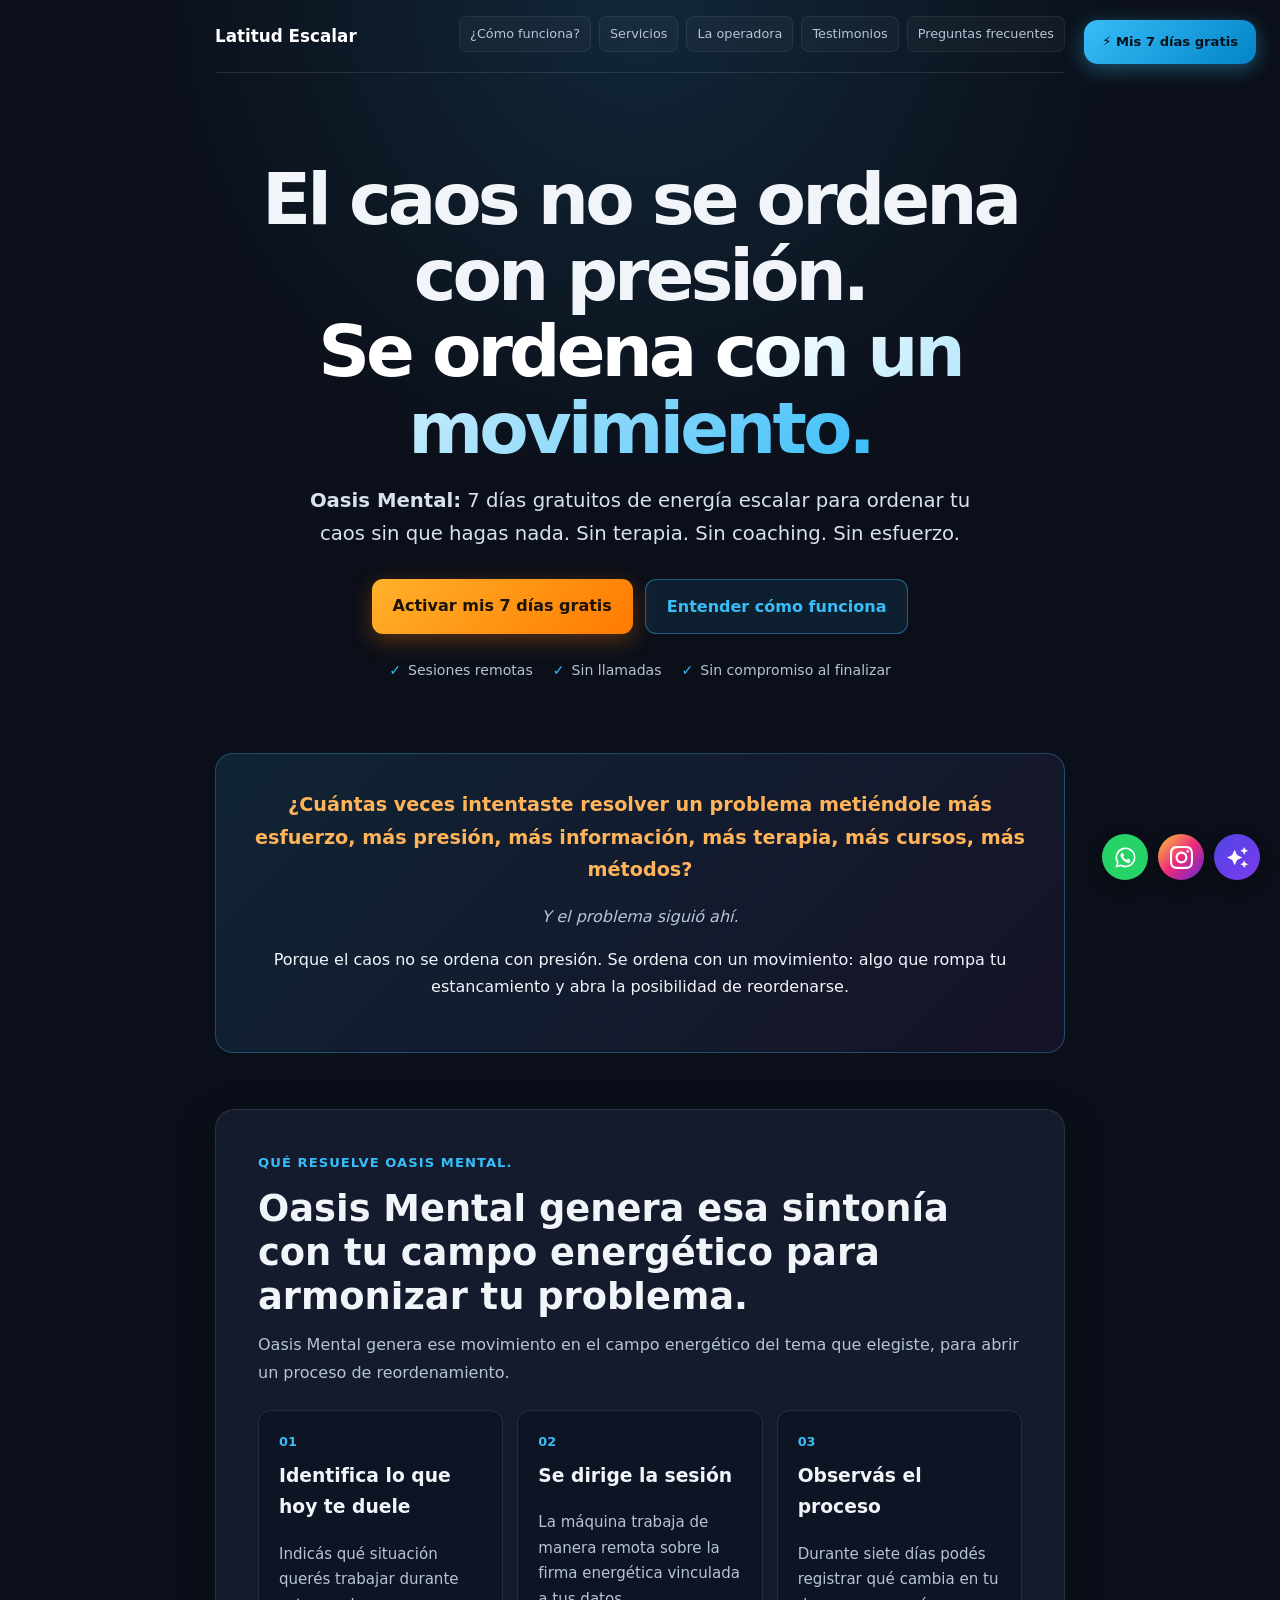
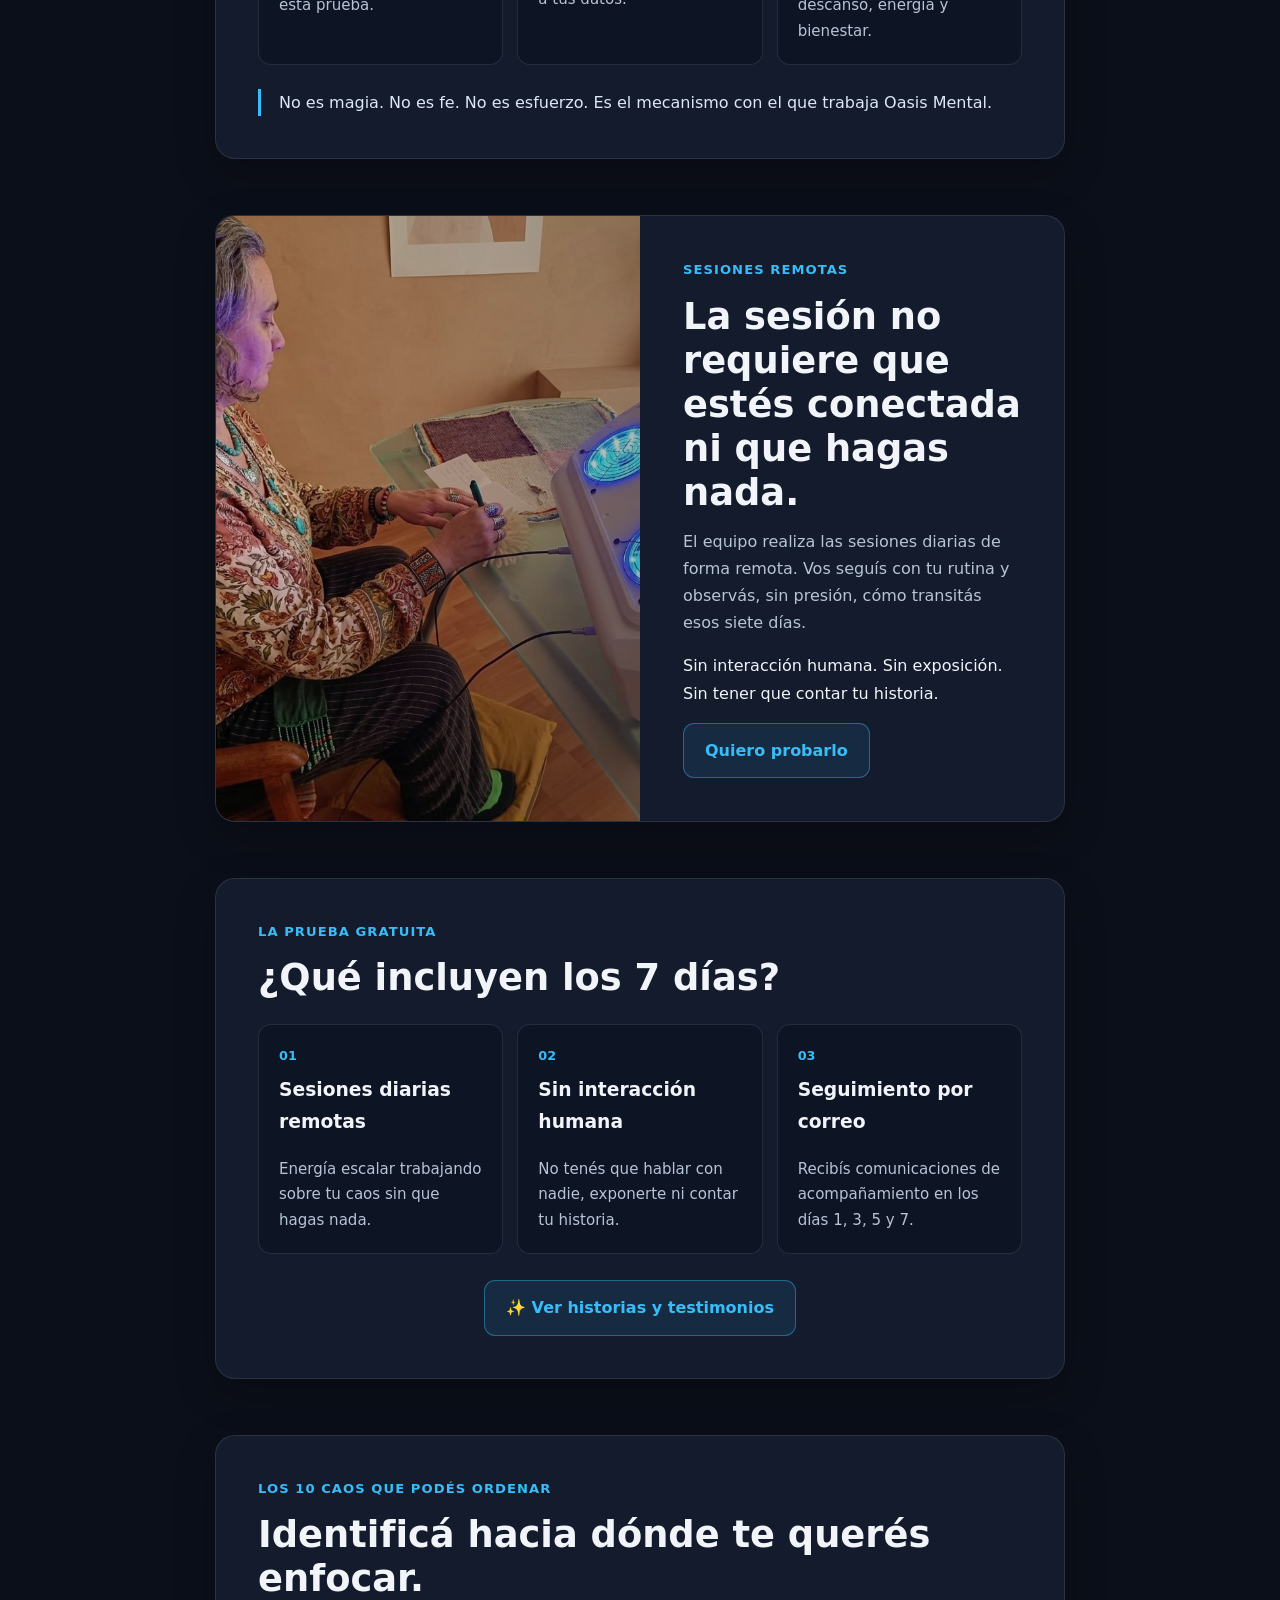
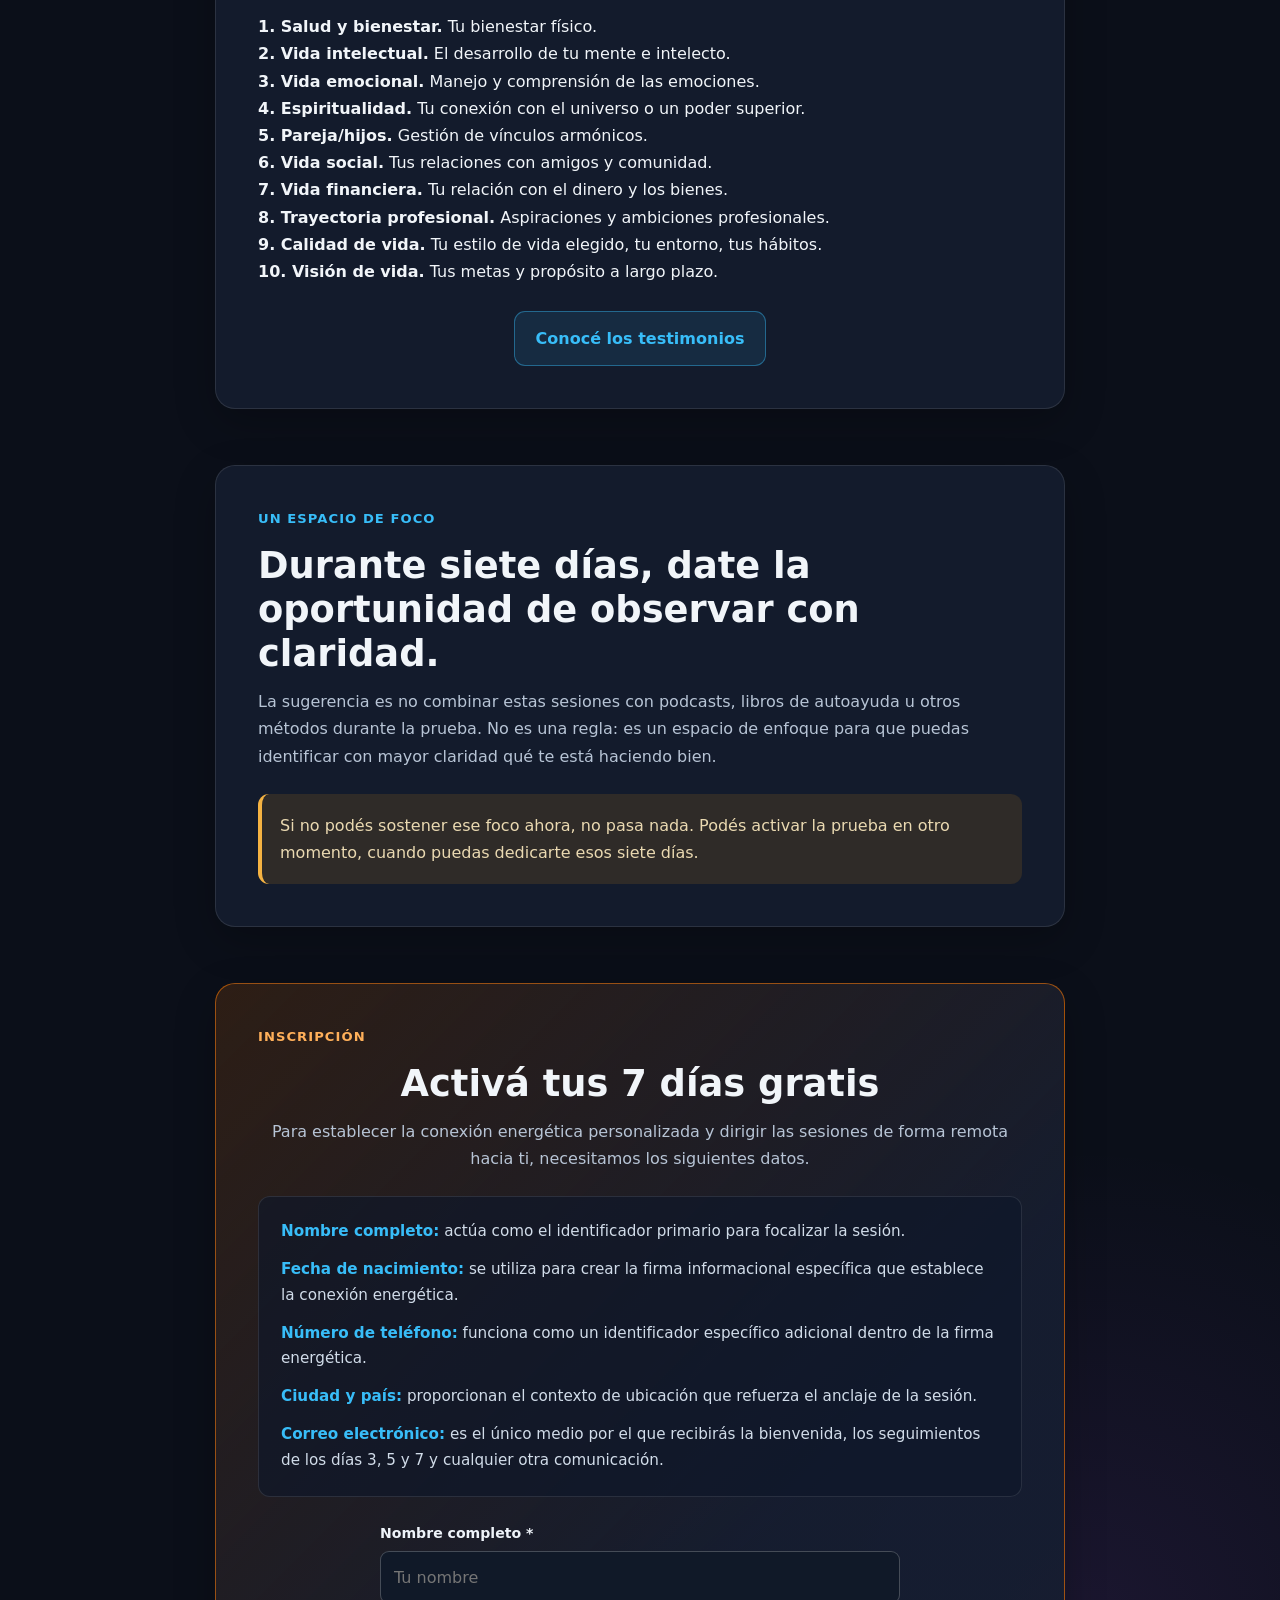
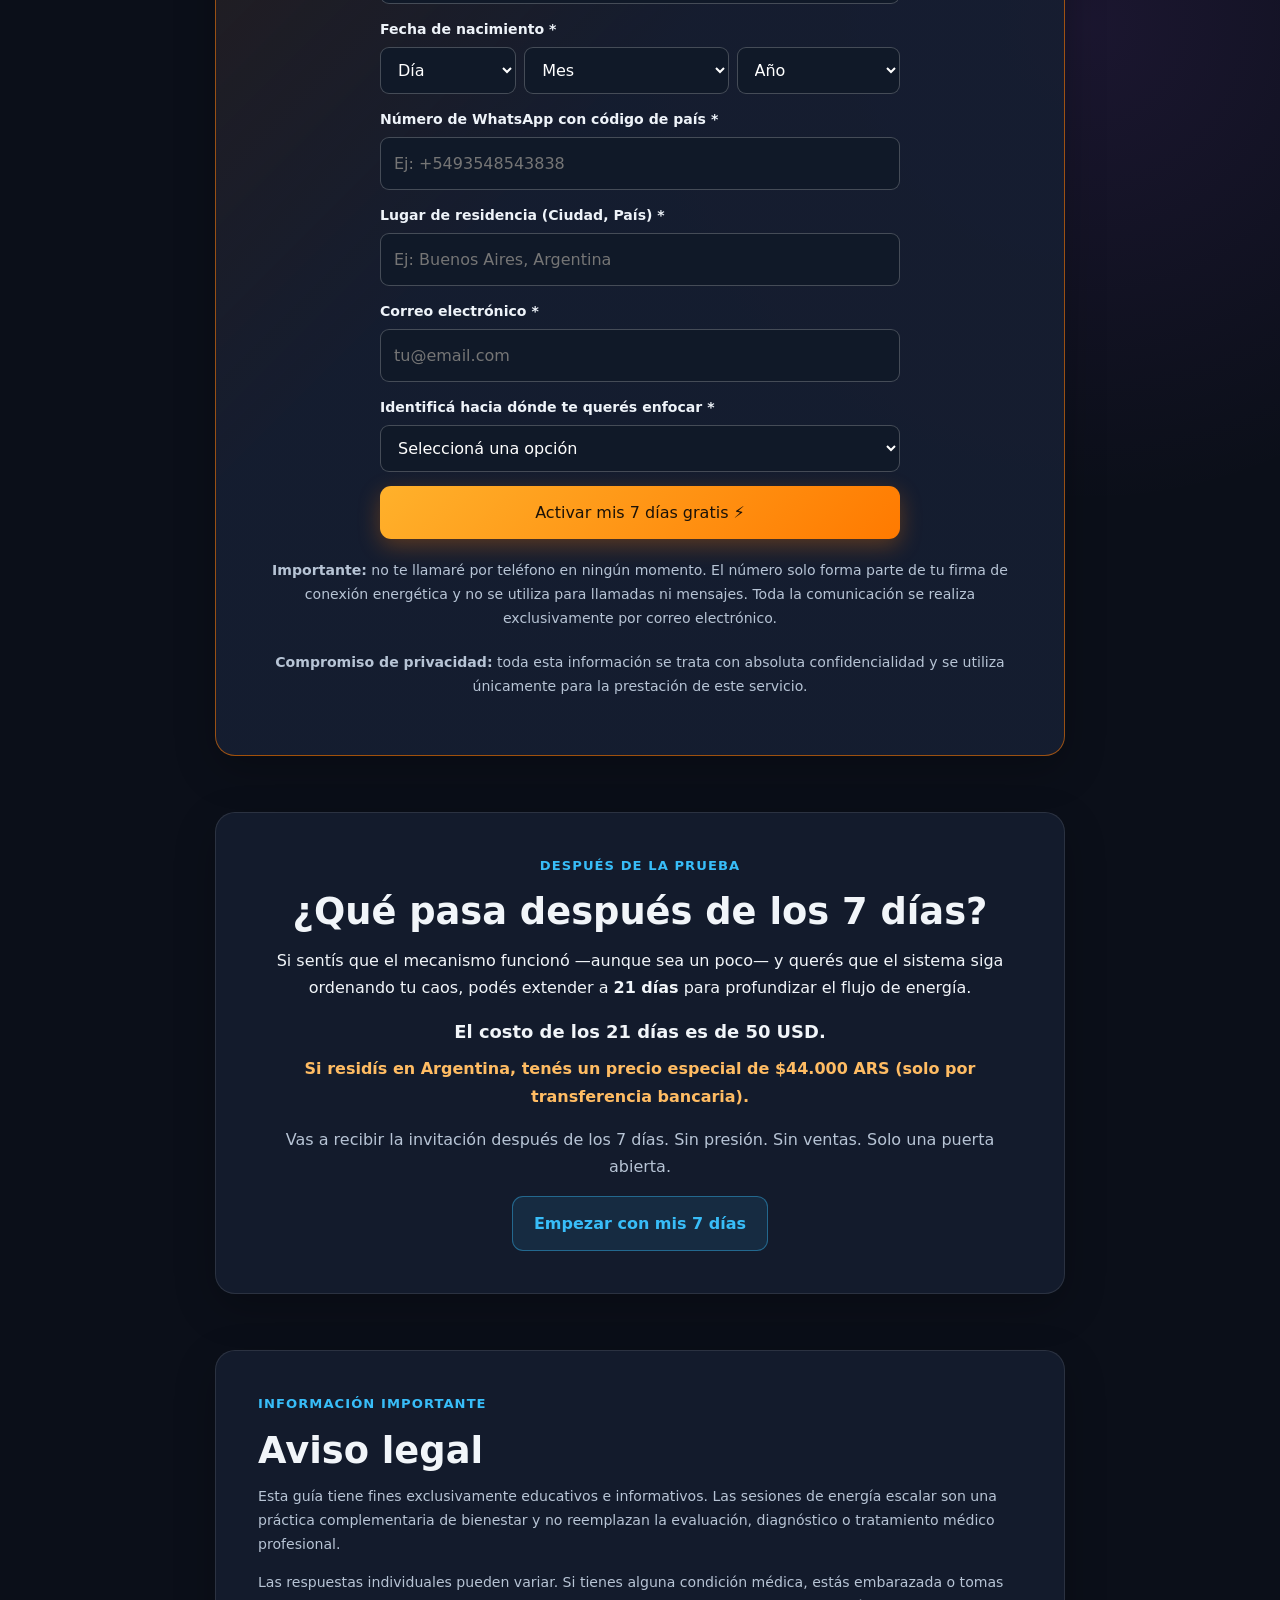
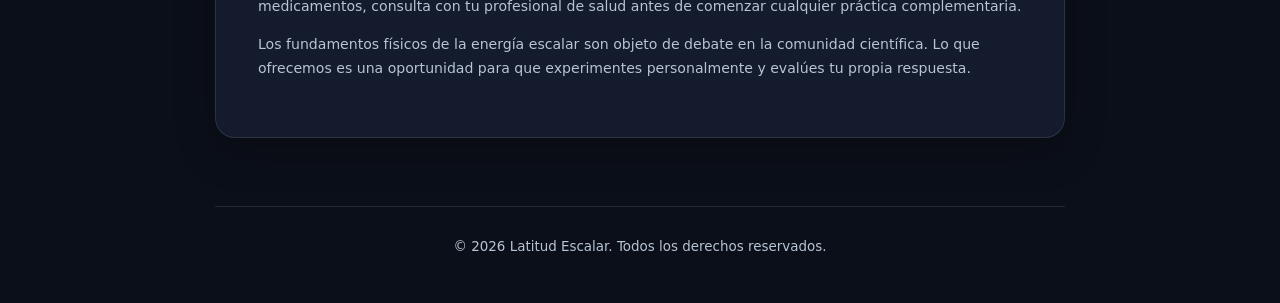
==== index.html @ 2a10bea5 "Update index.html" ====
<!DOCTYPE html>
<html lang="es">
<head>
  <meta charset="UTF-8">
  <meta name="viewport" content="width=device-width, initial-scale=1.0">
  <meta name="description" content="Oasis Mental: 7 días gratuitos de sesiones remotas de energía escalar.">
  <title>Oasis Mental — Latitud Escalar</title>

  <style>
    :root {
      --bg: #0b0f19;
      --card: rgba(22, 30, 49, .80);
      --sky: #38bdf8;
      --orange: #ff7a00;
      --text: #f1f5f9;
      --muted: #b7c4d5;
      --line: rgba(255,255,255,.10);
    }

    * { box-sizing: border-box; }
    html { scroll-behavior: smooth; }

    body {
      margin: 0;
      color: var(--text);
      font-family: "Segoe UI", system-ui, -apple-system, sans-serif;
      line-height: 1.7;
      background:
        radial-gradient(circle at 50% 0, rgba(56,189,248,.14), transparent 32rem),
        radial-gradient(circle at 85% 72%, rgba(168,85,247,.10), transparent 30rem),
        var(--bg);
    }

    .container {
      width: min(100% - 32px, 850px);
      margin: auto;
    }

    .top-nav-container {
      display: flex;
      justify-content: space-between;
      align-items: center;
      gap: 15px;
      padding: 16px 0;
      border-bottom: 1px solid var(--line);
    }

    .brand-logo {
      color: white;
      font-size: 1.05rem;
      font-weight: 800;
      text-decoration: none;
      white-space: nowrap;
    }

    .nav-links {
      display: flex;
      gap: 8px;
      max-width: 100%;
      overflow-x: auto;
      padding-bottom: 4px;
      scrollbar-width: none;
    }

    .nav-links::-webkit-scrollbar { display: none; }

    .nav-links a {
      padding: 6px 10px;
      color: var(--muted);
      font-size: .8rem;
      text-decoration: none;
      white-space: nowrap;
      background: rgba(255,255,255,.03);
      border: 1px solid rgba(255,255,255,.07);
      border-radius: 8px;
    }

    .nav-links a:hover {
      color: var(--sky);
      border-color: rgba(56,189,248,.40);
    }

    .hero {
      padding: 70px 0 42px;
      text-align: center;
    }

    .badge {
      display: inline-flex;
      align-items: center;
      gap: 8px;
      padding: 7px 13px;
      color: var(--sky);
      font-size: .8rem;
      font-weight: 800;
      letter-spacing: .06em;
      text-transform: uppercase;
      background: rgba(56,189,248,.10);
      border: 1px solid rgba(56,189,248,.32);
      border-radius: 99px;
    }

    .badge::before {
      width: 7px;
      height: 7px;
      content: "";
      background: var(--sky);
      border-radius: 50%;
      box-shadow: 0 0 12px var(--sky);
    }

    h1, h2, h3, p { margin-top: 0; }

    h1 {
      max-width: 790px;
      margin: 18px auto;
      font-size: clamp(2.35rem, 7vw, 4.5rem);
      line-height: 1.06;
      letter-spacing: -.055em;
    }

    h2 {
      margin-bottom: 12px;
      font-size: clamp(1.65rem, 4vw, 2.3rem);
      line-height: 1.2;
    }

    .gradient {
      color: transparent;
      background: linear-gradient(130deg, #fff 38%, var(--sky));
      -webkit-background-clip: text;
      background-clip: text;
    }

    .lead {
      max-width: 690px;
      margin: 0 auto 28px;
      color: #d8e2ee;
      font-size: clamp(1.05rem, 2.6vw, 1.23rem);
    }

    .actions {
      display: flex;
      justify-content: center;
      flex-wrap: wrap;
      gap: 12px;
    }

    .button {
      display: inline-block;
      padding: 13px 21px;
      font-weight: 800;
      text-decoration: none;
      border-radius: 11px;
      transition: transform .2s;
    }

    .button:hover { transform: translateY(-2px); }

    .primary {
      color: #1b1208;
      background: linear-gradient(135deg, #ffb12b, var(--orange));
      box-shadow: 0 7px 22px rgba(255,122,0,.30);
    }

    .secondary {
      color: var(--sky);
      background: rgba(56,189,248,.10);
      border: 1px solid rgba(56,189,248,.42);
    }

    .trust {
      display: flex;
      justify-content: center;
      flex-wrap: wrap;
      gap: 8px 20px;
      margin-top: 25px;
      color: var(--muted);
      font-size: .88rem;
    }

    .trust span::before {
      margin-right: 7px;
      color: var(--sky);
      font-weight: 900;
      content: "✓";
    }

    section { padding: 28px 0; }

    .card {
      padding: clamp(24px, 5vw, 42px);
      background: var(--card);
      border: 1px solid var(--line);
      border-radius: 20px;
      box-shadow: 0 14px 42px rgba(0,0,0,.23);
    }

    .section-label {
      color: var(--sky);
      font-size: .82rem;
      font-weight: 800;
      letter-spacing: .08em;
      text-transform: uppercase;
    }

    .muted { color: var(--muted); }

    .question {
      padding: clamp(24px, 5vw, 35px);
      text-align: center;
      background: linear-gradient(135deg, rgba(56,189,248,.12), rgba(168,85,247,.07));
      border: 1px solid rgba(56,189,248,.30);
      border-radius: 18px;
    }

    .question strong {
      color: #ffb45a;
      font-size: 1.2rem;
    }

    .grid {
      display: grid;
      grid-template-columns: repeat(3, 1fr);
      gap: 14px;
      margin-top: 24px;
    }

    .item {
      padding: 20px;
      background: rgba(8,15,28,.45);
      border: 1px solid var(--line);
      border-radius: 13px;
    }

    .number {
      display: block;
      margin-bottom: 7px;
      color: var(--sky);
      font-size: .8rem;
      font-weight: 850;
    }

    .item p {
      margin-bottom: 0;
      color: var(--muted);
      font-size: .94rem;
    }

    .machine {
      display: grid;
      grid-template-columns: 1fr 1fr;
      padding: 0;
      overflow: hidden;
    }

    .machine-photo {
      min-height: 340px;
      background:
        linear-gradient(90deg, rgba(11,15,25,.05), rgba(11,15,25,.30)),
        url("./laura-maquina.jpg") center / cover;
    }

    .machine-copy {
      align-self: center;
      padding: clamp(25px, 5vw, 43px);
    }

    .quote {
      padding-left: 18px;
      margin: 24px 0 0;
      color: #dce8f5;
      border-left: 3px solid var(--sky);
    }

    .topics {
      display: grid;
      grid-template-columns: repeat(2, 1fr);
      gap: 11px;
      margin-top: 22px;
    }

    .topic {
      padding: 15px;
      color: #dce6f2;
      background: rgba(255,255,255,.035);
      border: 1px solid rgba(255,255,255,.06);
      border-radius: 11px;
    }

    .topic strong { color: var(--sky); }

    .focus-note {
      padding: 18px;
      margin-top: 24px;
      color: #ead9b1;
      background: rgba(245,158,11,.12);
      border-left: 4px solid #f5b342;
      border-radius: 11px;
    }

    .registration {
      background: linear-gradient(135deg, rgba(255,122,0,.14), rgba(22,30,49,.92) 50%);
      border-color: rgba(255,122,0,.56);
    }

    .data-explanation {
      display: grid;
      gap: 12px;
      padding: 22px;
      margin: 24px 0;
      background: rgba(15,23,42,.66);
      border: 1px solid var(--line);
      border-radius: 12px;
    }

    .data-explanation p {
      margin: 0;
      color: #d1dce9;
      font-size: .95rem;
    }

    .data-explanation strong { color: var(--sky); }

    form {
      display: grid;
      gap: 14px;
      max-width: 520px;
      margin: 25px auto 0;
      text-align: left;
    }

    label {
      display: block;
      margin-bottom: 5px;
      color: #eef3f9;
      font-size: .88rem;
      font-weight: 750;
    }

    input, select {
      width: 100%;
      padding: 12px 13px;
      color: white;
      font: inherit;
      background: #101928;
      border: 1px solid rgba(255,255,255,.22);
      border-radius: 9px;
    }

    input:focus, select:focus {
      outline: 2px solid var(--sky);
      outline-offset: 2px;
    }

    .minor-message {
      display: none;
      padding: 19px;
      margin: 20px 0;
      color: #064e3b;
      text-align: center;
      background: #ecfdf5;
      border: 2px solid #34d399;
      border-radius: 12px;
      box-shadow: 0 0 0 4px rgba(52,211,153,.14);
    }

    .minor-message strong {
      color: #065f46;
      font-size: 1rem;
    }

    .minor-message a {
      color: #047857;
      font-weight: 850;
    }

    .privacy,
    .legal {
      color: var(--muted);
      font-size: .88rem;
    }

    .privacy {
      margin-top: 20px;
      text-align: center;
    }

    .floating-desktop-cta {
      position: fixed;
      top: 25px;
      right: 25px;
      z-index: 40;
      padding: 11px 20px;
      color: #112132;
      font-size: .92rem;
      font-weight: 850;
      text-decoration: none;
      background: linear-gradient(135deg, var(--sky), #0284c7);
      border-radius: 14px;
      box-shadow: 0 5px 20px rgba(56,189,248,.38);
    }

    .floating-container {
      position: fixed;
      right: 20px;
      bottom: 20px;
      z-index: 30;
      display: flex;
      align-items: center;
      gap: 10px;
    }

    .floating-socials {
      display: flex;
      gap: 10px;
    }

    .floating-mobile-cta {
      display: none;
      padding: 12px 17px;
      color: #112132;
      font-size: .85rem;
      font-weight: 850;
      text-decoration: none;
      background: linear-gradient(135deg, var(--sky), #0284c7);
      border-radius: 50px;
    }

    .float-btn {
      display: flex;
      width: 48px;
      height: 48px;
      align-items: center;
      justify-content: center;
      color: white;
      background: transparent;
      border: 0;
      border-radius: 50%;
      box-shadow: 0 4px 14px rgba(0,0,0,.35);
      cursor: pointer;
      text-decoration: none;
    }

    .float-btn:hover { transform: scale(1.08); }

    .float-btn svg {
      width: 24px;
      height: 24px;
      fill: currentColor;
    }

    .btn-whatsapp { background: #25d366; }

    .btn-instagram {
      background: radial-gradient(circle at 30% 107%, #fdf497 0%, #fdf497 5%, #fd5949 45%, #d6249f 60%, #285aeb 90%);
    }

    .btn-gemini {
      background: linear-gradient(135deg, #1e1b4b, #4f46e5);
      border: 1px solid rgba(255,255,255,.2);
    }

    .chat-widget {
      display: none;
      position: fixed;
      right: 20px;
      bottom: 85px;
      z-index: 45;
      flex-direction: column;
      width: min(340px, calc(100vw - 40px));
      height: 440px;
      overflow: hidden;
      background: #0f172a;
      border: 1px solid rgba(255,255,255,.15);
      border-radius: 16px;
      box-shadow: 0 10px 30px rgba(0,0,0,.5);
    }

    .chat-header {
      display: flex;
      justify-content: space-between;
      padding: 12px 16px;
      background: #1e1b4b;
    }

    .chat-header h4 { margin: 0; }
    .chat-header span { color: #c5c8ff; font-size: .75rem; }

    .chat-close {
      color: white;
      font-size: 21px;
      background: none;
      border: 0;
      cursor: pointer;
    }

    .chat-messages {
      display: flex;
      flex: 1;
      flex-direction: column;
      gap: 10px;
      padding: 14px;
      overflow: auto;
      font-size: .84rem;
    }


    .chat-msg {
  max-width: 84%;
  padding: 9px 12px;
  line-height: 1.45;
  border-radius: 12px;
  overflow-wrap:anywhere;
  word-break:break-word;
}

    .msg-bot {
      align-self: flex-start;
      color: #e2e8f0;
      background: #1e293b;
    }

    .msg-user {
      align-self: flex-end;
      background: #4f46e5;
    }

    .chat-input-area {
      display: flex;
      gap: 7px;
      padding: 10px;
      border-top: 1px solid rgba(255,255,255,.1);
    }

    .chat-input-area input {
      padding: 8px 10px;
      font-size: .84rem;
    }

    .chat-input-area button {
      padding: 8px 12px;
      color: white;
      background: #4f46e5;
      border: 0;
      border-radius: 8px;
      cursor: pointer;
    }

    footer {
      padding: 29px 0 45px;
      margin-top: 40px;
      color: var(--muted);
      font-size: .84rem;
      text-align: center;
      border-top: 1px solid var(--line);
    }

    @media (min-width: 768px) and (max-width: 1500px) {
  .floating-desktop-cta {
    top: 112px;
    right: 24px;
    padding: 9px 15px;
    font-size: .82rem;
    border-radius: 12px;
  }
}

    
    @media (max-width: 767px) {
      .top-nav-container {
        align-items: flex-start;
        flex-direction: column;
      }

      .nav-links { width: 100%; }
      .hero { padding: 47px 0 25px; }
      .grid, .topics, .machine { grid-template-columns: 1fr; }
      .machine-photo { min-height: 270px; }

      .floating-desktop-cta { display: none; }

      .floating-container {
        right: 15px;
        bottom: 15px;
        left: 15px;
        justify-content: space-between;
      }

      .floating-mobile-cta { display: block; }

      .floating-socials { gap: 7px; }

      .float-btn {
        width: 42px;
        height: 42px;
      }
    }
  </style>

  <link rel="stylesheet" href="./chatbot.css">
  <script src="./chatbot.js" defer></script>
  
</head>

<body>

  <div class="container">
    <header class="top-nav-container">
      <a class="brand-logo" href="./index.html">Latitud Escalar</a>

      <nav class="nav-links" aria-label="Navegación principal">
        <a href="./como-funciona.html">¿Cómo funciona?</a>
        <a href="./servicios.html">Servicios</a>
        <a href="./sobre-mi.html">La operadora</a>
        <a href="./testimonios.html">Testimonios</a>
        <a href="./preguntas-frecuentes.html">Preguntas frecuentes</a>
      </nav>
    </header>

    <main>
      <section class="hero">
   
        <h1>
          El caos no se ordena con presión.<br>
          <span class="gradient">Se ordena con un movimiento.</span>
        </h1>

        <p class="lead">
          <strong>Oasis Mental:</strong> 7 días gratuitos de energía escalar para ordenar tu caos sin que hagas nada. Sin terapia. Sin coaching. Sin esfuerzo.
        </p>

        <div class="actions">
          <a class="button primary" href="#registro">Activar mis 7 días gratis</a>
          <a class="button secondary" href="./como-funciona.html">Entender cómo funciona</a>
        </div>

        <div class="trust">
          <span>Sesiones remotas</span>
          <span>Sin llamadas</span>
          <span>Sin compromiso al finalizar</span>
        </div>
      </section>

      <section>
        <div class="question">
          <p>
            <strong>¿Cuántas veces intentaste resolver un problema metiéndole más esfuerzo, más presión, más información, más terapia, más cursos, más métodos?</strong>
          </p>

          <p style="color:var(--muted);font-style:italic;">Y el problema siguió ahí.</p>

          <p>
            Porque el caos no se ordena con presión. Se ordena con un movimiento: algo que rompa tu estancamiento y abra la posibilidad de reordenarse.
          </p>
        </div>
      </section>

      <section>
        <div class="card">
          <p class="section-label">QUÉ RESUELVE OASIS MENTAL.</p>
          <h2>Oasis Mental genera esa sintonía con tu campo energético para armonizar tu problema.</h2>

          <p class="muted">
            Oasis Mental genera ese movimiento en el campo energético del tema que elegiste, para abrir un proceso de reordenamiento.
          </p>

          <div class="grid">
            <div class="item">
              <span class="number">01</span>
              <h3>Identifica lo que hoy te duele</h3>
              <p>Indicás qué situación querés trabajar durante esta prueba.</p>
            </div>

            <div class="item">
              <span class="number">02</span>
              <h3>Se dirige la sesión</h3>
              <p>La máquina trabaja de manera remota sobre la firma energética vinculada a tus datos.</p>
            </div>

            <div class="item">
              <span class="number">03</span>
              <h3>Observás el proceso</h3>
              <p>Durante siete días podés registrar qué cambia en tu descanso, energía y bienestar.</p>
            </div>
          </div>

          <p class="quote">
            No es magia. No es fe. No es esfuerzo. Es el mecanismo con el que trabaja Oasis Mental.
          </p>
        </div>
      </section>

      <section>
        <div class="card machine">
          <div class="machine-photo" role="img" aria-label="Laura trabajando con la máquina de energía escalar"></div>

          <div class="machine-copy">
            <p class="section-label">Sesiones remotas</p>
            <h2>La sesión no requiere que estés conectada ni que hagas nada.</h2>

            <p class="muted">
              El equipo realiza las sesiones diarias de forma remota. Vos seguís con tu rutina y observás, sin presión, cómo transitás esos siete días.
            </p>

            <p>Sin interacción humana. Sin exposición. Sin tener que contar tu historia.</p>

            <a class="button secondary" href="#registro">Quiero probarlo</a>
          </div>
        </div>
      </section>

      <section>
        <div class="card">
          <p class="section-label">La prueba gratuita</p>
          <h2>¿Qué incluyen los 7 días?</h2>

          <div class="grid">
            <div class="item">
              <span class="number">01</span>
              <h3>Sesiones diarias remotas</h3>
              <p>Energía escalar trabajando sobre tu caos sin que hagas nada.</p>
            </div>

            <div class="item">
              <span class="number">02</span>
              <h3>Sin interacción humana</h3>
              <p>No tenés que hablar con nadie, exponerte ni contar tu historia.</p>
            </div>

            <div class="item">
              <span class="number">03</span>
              <h3>Seguimiento por correo</h3>
              <p>Recibís comunicaciones de acompañamiento en los días 1, 3, 5 y 7.</p>
            </div>
          </div>

          <div class="actions" style="margin-top:26px;">
            <a class="button secondary" href="./testimonios.html">✨ Ver historias y testimonios</a>
          </div>
        </div>
      </section>

      <section>
        <div class="card">
          <p class="section-label">Los 10 caos que podés ordenar</p>
          <h2>Identificá hacia dónde te querés enfocar.</h2>

         <div class="chaos-item">
  <strong>1. Salud y bienestar.</strong>
  Tu bienestar físico.
</div>

<div class="chaos-item">
  <strong>2. Vida intelectual.</strong>
  El desarrollo de tu mente e intelecto.
</div>

<div class="chaos-item">
  <strong>3. Vida emocional.</strong>
  Manejo y comprensión de las emociones.
</div>

<div class="chaos-item">
  <strong>4. Espiritualidad.</strong>
  Tu conexión con el universo o un poder superior.
</div>

<div class="chaos-item">
  <strong>5. Pareja/hijos.</strong>
  Gestión de vínculos armónicos.
</div>

<div class="chaos-item">
  <strong>6. Vida social.</strong>
  Tus relaciones con amigos y comunidad.
</div>

<div class="chaos-item">
  <strong>7. Vida financiera.</strong>
  Tu relación con el dinero y los bienes.
</div>

<div class="chaos-item">
  <strong>8. Trayectoria profesional.</strong>
  Aspiraciones y ambiciones profesionales.
</div>

<div class="chaos-item">
  <strong>9. Calidad de vida.</strong>
  Tu estilo de vida elegido, tu entorno, tus hábitos.
</div>

<div class="chaos-item">
  <strong>10. Visión de vida.</strong>
  Tus metas y propósito a largo plazo.
</div>

          <div class="actions" style="margin-top:26px;">
            <a class="button secondary" href="./testimonios.html">Conocé los testimonios</a>
          </div>
        </div>
      </section>

      <section>
        <div class="card">
          <p class="section-label">Un espacio de foco</p>
          <h2>Durante siete días, date la oportunidad de observar con claridad.</h2>

          <p class="muted">
            La sugerencia es no combinar estas sesiones con podcasts, libros de autoayuda u otros métodos durante la prueba. No es una regla: es un espacio de enfoque para que puedas identificar con mayor claridad qué te está haciendo bien.
          </p>

          <div class="focus-note">
            Si no podés sostener ese foco ahora, no pasa nada. Podés activar la prueba en otro momento, cuando puedas dedicarte esos siete días.
          </div>
        </div>
      </section>

      <section id="registro">
        <div class="card registration">
          <p class="section-label" style="color:#ffb05a;">Inscripción</p>
          <h2 style="text-align:center;">Activá tus 7 días gratis</h2>

          <p class="muted" style="text-align:center;">
            Para establecer la conexión energética personalizada y dirigir las sesiones de forma remota hacia ti, necesitamos los siguientes datos.
          </p>

          <div class="data-explanation">
            <p><strong>Nombre completo:</strong> actúa como el identificador primario para focalizar la sesión.</p>
            <p><strong>Fecha de nacimiento:</strong> se utiliza para crear la firma informacional específica que establece la conexión energética.</p>
            <p><strong>Número de teléfono:</strong> funciona como un identificador específico adicional dentro de la firma energética.</p>
            <p><strong>Ciudad y país:</strong> proporcionan el contexto de ubicación que refuerza el anclaje de la sesión.</p>
            <p><strong>Correo electrónico:</strong> es el único medio por el que recibirás la bienvenida, los seguimientos de los días 3, 5 y 7 y cualquier otra comunicación.</p>
          </div>

          <div id="minor-message" class="minor-message">
            <strong>La inscripción gratuita es para personas mayores de 16 años.</strong><br>
            Si querés inscribir a un menor, su padre, madre o tutor debe gestionarlo directamente con Laura.<br><br>

            <a href="https://wa.me/5493548543838?text=Hola%2C%20quiero%20consultar%20por%20la%20inscripci%C3%B3n%20de%20un%20menor%20de%2016%20a%C3%B1os." target="_blank" rel="noopener">
              Contactar a Laura por WhatsApp
            </a>
          </div>


          <form id="oasis-brevo-form">

          
            <div>
              <label for="NOMBRE">Nombre completo *</label>
              <input id="NOMBRE" name="NOMBRE" required placeholder="Tu nombre" autocomplete="name">
            </div>


            <div>
  <label>Fecha de nacimiento *</label>

  <div style="display:grid; grid-template-columns:1fr 1.5fr 1.2fr; gap:8px;">
    
    <select id="DIA_NACIMIENTO" required>
      <option value="">Día</option>
    </select>

    <select id="MES_NACIMIENTO" required>
      <option value="">Mes</option>
      <option value="01">Enero</option>
      <option value="02">Febrero</option>
      <option value="03">Marzo</option>
      <option value="04">Abril</option>
      <option value="05">Mayo</option>
      <option value="06">Junio</option>
      <option value="07">Julio</option>
      <option value="08">Agosto</option>
      <option value="09">Septiembre</option>
      <option value="10">Octubre</option>
      <option value="11">Noviembre</option>
      <option value="12">Diciembre</option>
    </select>

    <select id="ANIO_NACIMIENTO" required>
      <option value="">Año</option>
    </select>

  </div>

  <input
    type="hidden"
    id="FECHA_NACIMIENTO"
    name="FECHA_NACIMIENTO"
  >
</div>


         <div>
                <label for="WHATSAPP">Número de WhatsApp con código de país *</label>

            <div
                class="sib-sms-input"
                data-placeholder="WHATSAPP"
                data-required="1"
                data-country-code="AR"
                data-value=""
            >
              <input
                  type="tel"
                  id="WHATSAPP"
                  name="WHATSAPP"
                  required
                  placeholder="Ej: +5493548543838"
            >
            </div>
        </div>

            <div>
              <label for="RESIDENCIA">Lugar de residencia (Ciudad, País) *</label>
              <input id="RESIDENCIA" name="RESIDENCIA" required placeholder="Ej: Buenos Aires, Argentina">
            </div>

            <div>
              <label for="EMAIL">Correo electrónico *</label>
              <input id="EMAIL" name="EMAIL" type="email" required placeholder="tu@email.com" autocomplete="email">
            </div>

            <div>
              <label for="CAOS">Identificá hacia dónde te querés enfocar *</label>
              <select id="CAOS" name="CAOS" required>
                <option value="">Seleccioná una opción</option>
                <option value="Salud y bienestar">Salud y bienestar</option>
                <option value="Vida intelectual">Vida intelectual</option>
                <option value="Vida emocional">Vida emocional</option>
                <option value="Espiritualidad">Espiritualidad</option>
                <option value="Pareja/hijos">Pareja/hijos</option>
                <option value="Vida social">Vida social</option>
                <option value="Vida financiera">Vida financiera</option>
                <option value="Trayectoria profesional">Trayectoria profesional</option>
                <option value="Calidad de vida">Calidad de vida</option>
                <option value="Visión de vida">Visión de vida</option>
              </select>
            </div>

            <input type="text" name="email_address_check" value="" style="display:none">
            <input type="hidden" name="locale" value="es">

            <button class="button primary" id="btn-submit" type="submit" style="cursor:pointer;font:inherit;border:0;">
              Activar mis 7 días gratis ⚡
            </button>
          </form>

         
<div
  id="success-msg"
  style="display:none; margin-top:24px; padding:24px; background:#ecfdf5; border:2px solid #34d399; border-radius:12px; color:#064e3b; text-align:center;"
>
  <strong style="font-size:1.15rem;">¡Registro realizado! ✨</strong>
  <p style="margin:10px 0 0; color:#065f46;">
    Tus datos fueron recibidos. Revisa tu correo para confirmar el inicio de tus 7 días gratuitos.
  </p>
</div>

          
          <p class="privacy">
            <strong>Importante:</strong> no te llamaré por teléfono en ningún momento. El número solo forma parte de tu firma de conexión energética y no se utiliza para llamadas ni mensajes. Toda la comunicación se realiza exclusivamente por correo electrónico.
          </p>

          <p class="privacy">
            <strong>Compromiso de privacidad:</strong> toda esta información se trata con absoluta confidencialidad y se utiliza únicamente para la prestación de este servicio.
          </p>
        </div>
      </section>

      <section>
        <div class="card" style="text-align:center;">
          <p class="section-label">Después de la prueba</p>
          <h2>¿Qué pasa después de los 7 días?</h2>

          <p>
            Si sentís que el mecanismo funcionó —aunque sea un poco— y querés que el sistema siga ordenando tu caos, podés extender a <strong>21 días</strong> para profundizar el flujo de energía.
          </p>

          <p style="font-size:1.12rem;font-weight:850;margin-bottom:8px;">
            El costo de los 21 días es de 50 USD.
          </p>

          <p style="color:#ffbc63;font-weight:750;">
            Si residís en Argentina, tenés un precio especial de $44.000 ARS (solo por transferencia bancaria).
          </p>

          <p class="muted">
            Vas a recibir la invitación después de los 7 días. Sin presión. Sin ventas. Solo una puerta abierta.
          </p>

          <a class="button secondary" href="#registro">Empezar con mis 7 días</a>
        </div>
      </section>

      <section>
        <div class="card">
          <p class="section-label">Información importante</p>
          <h2>Aviso legal</h2>

          <p class="legal">
            Esta guía tiene fines exclusivamente educativos e informativos. Las sesiones de energía escalar son una práctica complementaria de bienestar y no reemplazan la evaluación, diagnóstico o tratamiento médico profesional.
          </p>

          <p class="legal">
            Las respuestas individuales pueden variar. Si tienes alguna condición médica, estás embarazada o tomas medicamentos, consulta con tu profesional de salud antes de comenzar cualquier práctica complementaria.
          </p>

          <p class="legal">
            Los fundamentos físicos de la energía escalar son objeto de debate en la comunidad científica. Lo que ofrecemos es una oportunidad para que experimentes personalmente y evalúes tu propia respuesta.
          </p>
        </div>
      </section>
    </main>

    <footer>© 2026 Latitud Escalar. Todos los derechos reservados.</footer>
  </div>

  <script>
               

    const form = document.getElementById("oasis-brevo-form");
const birth = document.getElementById("FECHA_NACIMIENTO");
const birthDay = document.getElementById("DIA_NACIMIENTO");
const birthMonth = document.getElementById("MES_NACIMIENTO");
const birthYear = document.getElementById("ANIO_NACIMIENTO");
const minorMessage = document.getElementById("minor-message");
const submitButton = document.getElementById("btn-submit");

/* Crear los días */
for (let i = 1; i <= 31; i++) {
  const option = document.createElement("option");
  option.value = String(i).padStart(2, "0");
  option.textContent = i;
  birthDay.appendChild(option);
}

/* Crear los años */
const currentYear = new Date().getFullYear();

for (let year = currentYear; year >= 1920; year--) {
  const option = document.createElement("option");
  option.value = year;
  option.textContent = year;
  birthYear.appendChild(option);
}

/* Construir la fecha que recibirá Brevo */
function updateBirthDate() {
  if (birthDay.value && birthMonth.value && birthYear.value) {
    birth.value =
      birthDay.value + "-" +
      birthMonth.value + "-" +
      birthYear.value;
  } else {
    birth.value = "";
  }

  validateAge();
}

birthDay.addEventListener("change", updateBirthDate);
birthMonth.addEventListener("change", updateBirthDate);
birthYear.addEventListener("change", updateBirthDate);
    

    function getAge(value) {
      const match = /^(\d{2})-(\d{2})-(\d{4})$/.exec(value);

      if (!match) return null;

      const date = new Date(+match[3], +match[2] - 1, +match[1]);

      if (
        date.getFullYear() !== +match[3] ||
        date.getMonth() !== +match[2] - 1 ||
        date.getDate() !== +match[1]
      ) {
        return null;
      }

      const today = new Date();
      let age = today.getFullYear() - date.getFullYear();

      const birthdayHasNotHappened =
        today.getMonth() < date.getMonth() ||
        (today.getMonth() === date.getMonth() && today.getDate() < date.getDate());

      if (birthdayHasNotHappened) age--;

      return age;
    }

    function validateAge() {
      const age = getAge(birth.value);
      const blocked = age !== null && age <= 16;

      minorMessage.style.display = blocked ? "block" : "none";
      submitButton.disabled = blocked;
      submitButton.style.opacity = blocked ? ".55" : "1";

      return !blocked;
    }

    form.addEventListener("submit", async function(event) {
  event.preventDefault();

  if (!validateAge()) {
    return;
  }

  const nombre = document.getElementById("NOMBRE").value.trim();
  const whatsapp = document.getElementById("WHATSAPP").value.trim();
  const residencia = document.getElementById("RESIDENCIA").value.trim();
  const email = document.getElementById("EMAIL").value.trim();
  const caos = document.getElementById("CAOS").value;

  const fechaNacimiento =
    birthYear.value + "-" +
    birthMonth.value + "-" +
    birthDay.value;

  submitButton.disabled = true;
  submitButton.textContent = "Enviando...";

  try {
    const response = await fetch(
      "https://oasis-form.contacto-latitudescalar.workers.dev/",
      {
        method: "POST",
        headers: {
          "Content-Type": "application/json"
        },
        body: JSON.stringify({
          nombre,
          fechaNacimiento,
          whatsapp,
          residencia,
          email,
          caos
        })
      }
    );

    const result = await response.json();

    if (!response.ok || !result.ok) {
      throw new Error(result.message || "No se pudo completar el registro");
    }

    form.style.display = "none";
    document.getElementById("success-msg").style.display = "block";

  } catch (error) {
    alert(
      "No pudimos completar tu inscripción. Por favor, intenta nuevamente en unos minutos."
    );

    submitButton.disabled = false;
    submitButton.textContent = "Activar mis 7 días gratis ⚡";
  }
});

  </script>
</body>
</html>
---- chatbot.css ----
* {
  box-sizing: border-box;
}

.floating-desktop-cta {
  position: fixed;
  z-index: 10001;
  top: 20px;
  right: 24px;
  padding: 11px 18px;
  border-radius: 14px;
  color: #07121d;
  background: linear-gradient(135deg, #38bdf8, #0284c7);
  font-weight: 850;
  text-decoration: none;
}

.floating-container {
  position: fixed;
  z-index: 10002;
  right: 20px;
  bottom: 20px;
  left: 20px;
  display: flex;
  align-items: center;
  justify-content: space-between;
  pointer-events: none;
}

.floating-socials {
  display: flex;
  gap: 10px;
  margin-left: auto;
  pointer-events: auto;
}

.floating-mobile-cta {
  display: inline-flex;
  align-items: center;
  padding: 12px 16px;
  border-radius: 99px;
  color: #07121d;
  background: linear-gradient(135deg, #38bdf8, #0284c7);
  font-size: .82rem;
  font-weight: 850;
  pointer-events: auto;
  text-decoration: none;
}

.float-btn {
  display: grid;
  width: 46px;
  height: 46px;
  place-items: center;
  border: 0;
  border-radius: 50%;
  color: #fff;
  box-shadow: 0 5px 16px #0005;
  cursor: pointer;
  text-decoration: none;
}

.float-btn svg {
  width: 23px;
  height: 23px;
  fill: currentColor;
}

.btn-whatsapp {
  background: #25d366;
}

.btn-instagram {
  background: linear-gradient(135deg, #f9ce34, #ee2a7b, #6228d7);
}

.btn-gemini {
  background: linear-gradient(135deg, #4f46e5, #7c3aed);
}

.chat-widget {
  position: fixed;
  z-index: 10003;
  right: 20px;
  bottom: 78px;
  display: none;
  flex-direction: column;
  width: min(340px, calc(100vw - 32px));
  height: 440px;
  overflow: hidden;
  border: 1px solid #7c9ac2;
  border-radius: 18px;
  background: #dbeafe !important;
  box-shadow: 0 18px 42px #0009;
}

/* Mantiene Flexbox incluso si JavaScript abre el widget con display:block */
.chat-widget[style*="display: block"],
.chat-widget[style*="display:block"] {
  display: flex !important;
}

.chat-header {
  display: flex;
  flex: 0 0 auto;
  align-items: center;
  justify-content: space-between;
  padding: 13px 16px;
  color: #fff;
  background: #37308f !important;
}

.chat-header h4 {
  margin: 0;
  font-size: .95rem;
}

.chat-header span {
  color: #ddd6fe;
  font-size: .74rem;
}

.chat-close {
  border: 0;
  color: #fff;
  background: transparent;
  font-size: 1.35rem;
  cursor: pointer;
}

.chat-messages {
  display: flex;
  flex: 1 1 auto;
  flex-direction: column;
  min-height: 0;
  gap: 10px;
  padding: 14px;
  overflow-y: auto;
  background: #eff6ff !important;
}

.chat-msg {
  max-width: 84%;
  min-width: 0;
  padding: 10px 12px;
  border-radius: 12px;
  font-size: .84rem;
  line-height: 1.45;
  text-align: left !important;
  white-space: pre-wrap;
  overflow-wrap: anywhere;
  word-break: break-word;
}

.msg-bot {
  align-self: flex-start;
  color: #172554 !important;
  background: #bfdbfe !important;
}

.msg-user {
  align-self: flex-end;
  color: #fff !important;
  background: #5146e5 !important;
}

.chat-msg a {
  display: inline-block;
  max-width: 100%;
  color: #1d4ed8;
  font-weight: 800;
  overflow-wrap: anywhere;
  word-break: break-word;
  text-decoration: underline;
}

.chat-input-area {
  display: flex;
  flex: 0 0 auto;
  gap: 7px;
  margin-top: auto;
  padding: 10px;
  border-top: 1px solid #91a9c8;
  background: #dbeafe !important;
}

.chat-input-area input {
  min-width: 0;
  flex: 1 1 auto;
  padding: 10px;
  border: 1px solid #7893b5;
  border-radius: 9px;
  outline: none;
  color: #172554;
  background: #eff6ff;
}

.chat-input-area input:focus {
  border-color: #2563eb;
  box-shadow: 0 0 0 2px #60a5fa;
}

.chat-input-area button {
  flex: 0 0 auto;
  padding: 9px 13px;
  border: 0;
  border-radius: 9px;
  color: #fff;
  background: #5146e5;
  font-weight: 700;
  cursor: pointer;
}

@media (min-width: 768px) {
  .floating-mobile-cta {
    display: none;
  }

  .floating-container {
    left: auto;
    justify-content: flex-end;
  }
}

@media (max-width: 760px) {
  .floating-desktop-cta {
    display: none;
  }
}

@media (max-width: 460px) {
  .chat-widget {
    right: 8px;
    bottom: 70px;
    left: 8px;
    width: auto;
    height: 440px;
  }

  .floating-container {
    right: 12px;
    bottom: 12px;
    left: 12px;
  }

  .floating-socials {
    gap: 7px;
  }

  .float-btn {
    width: 42px;
    height: 42px;
  }
}
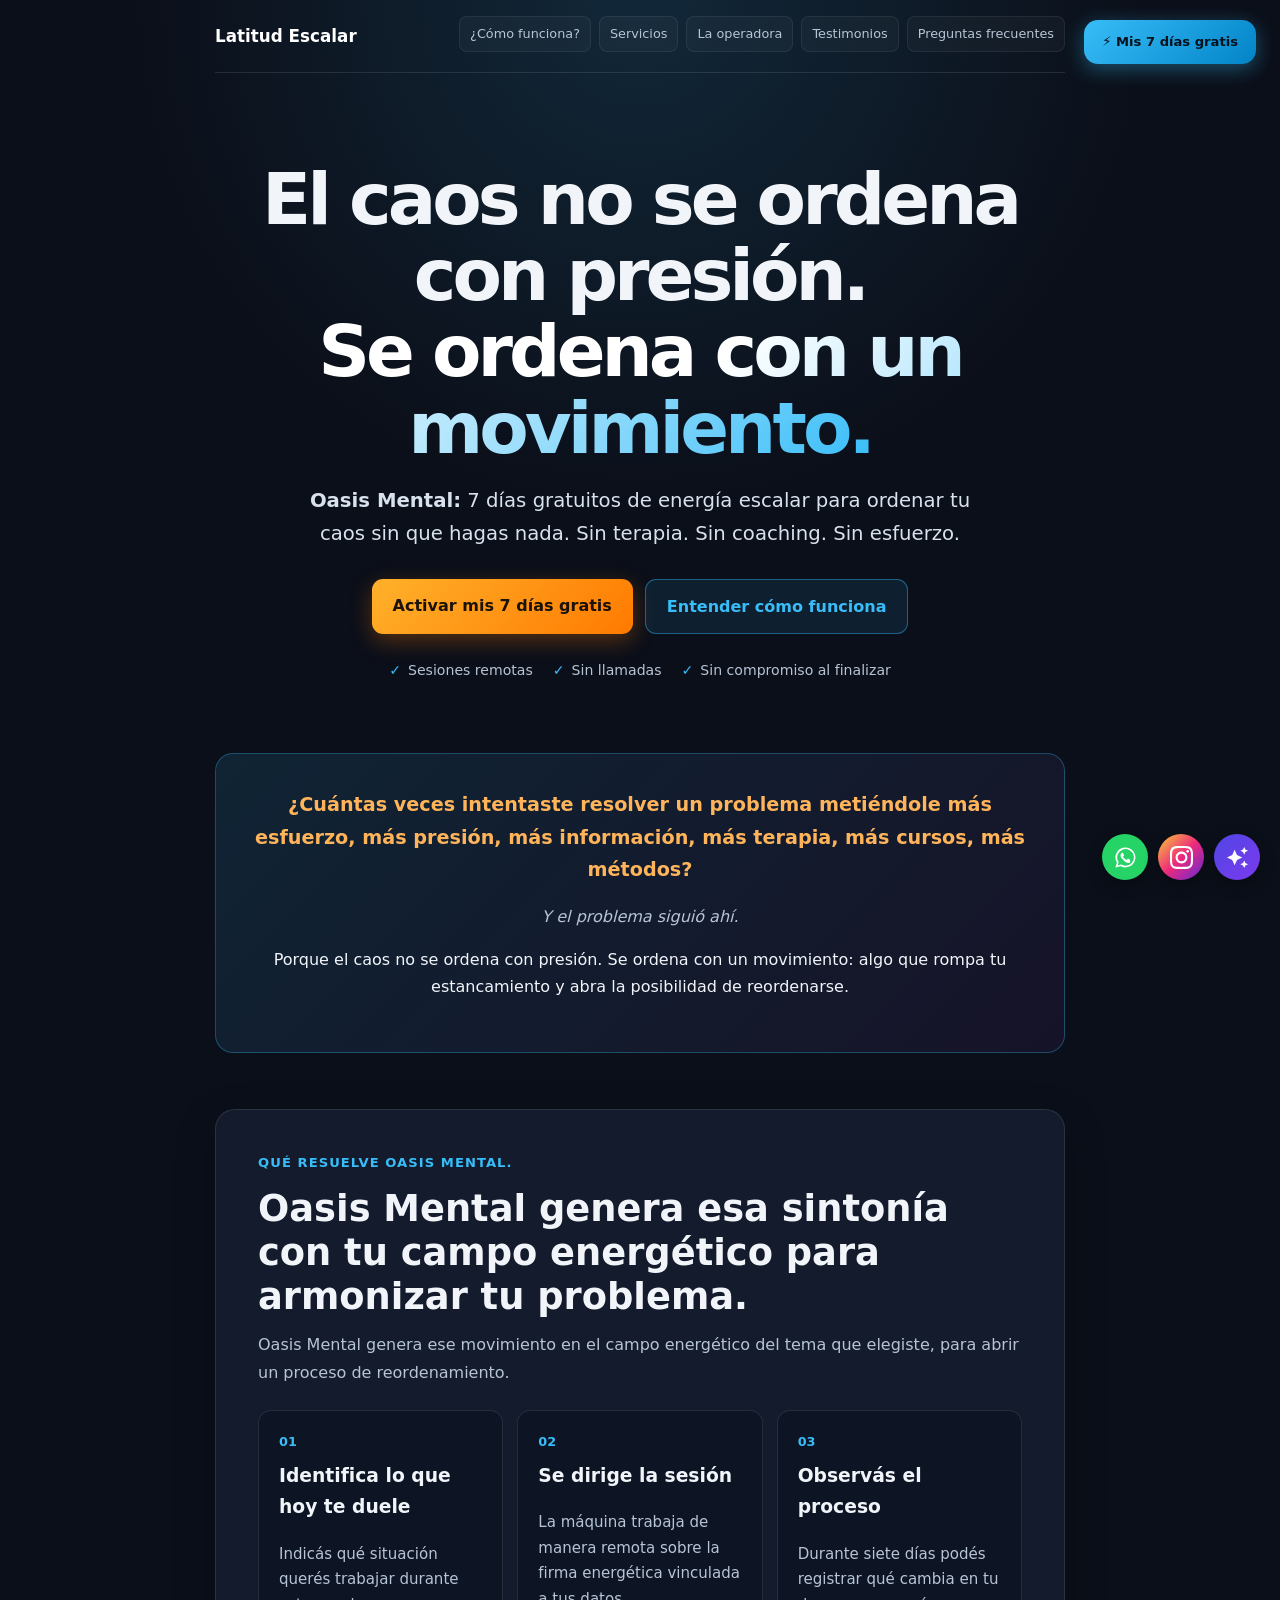
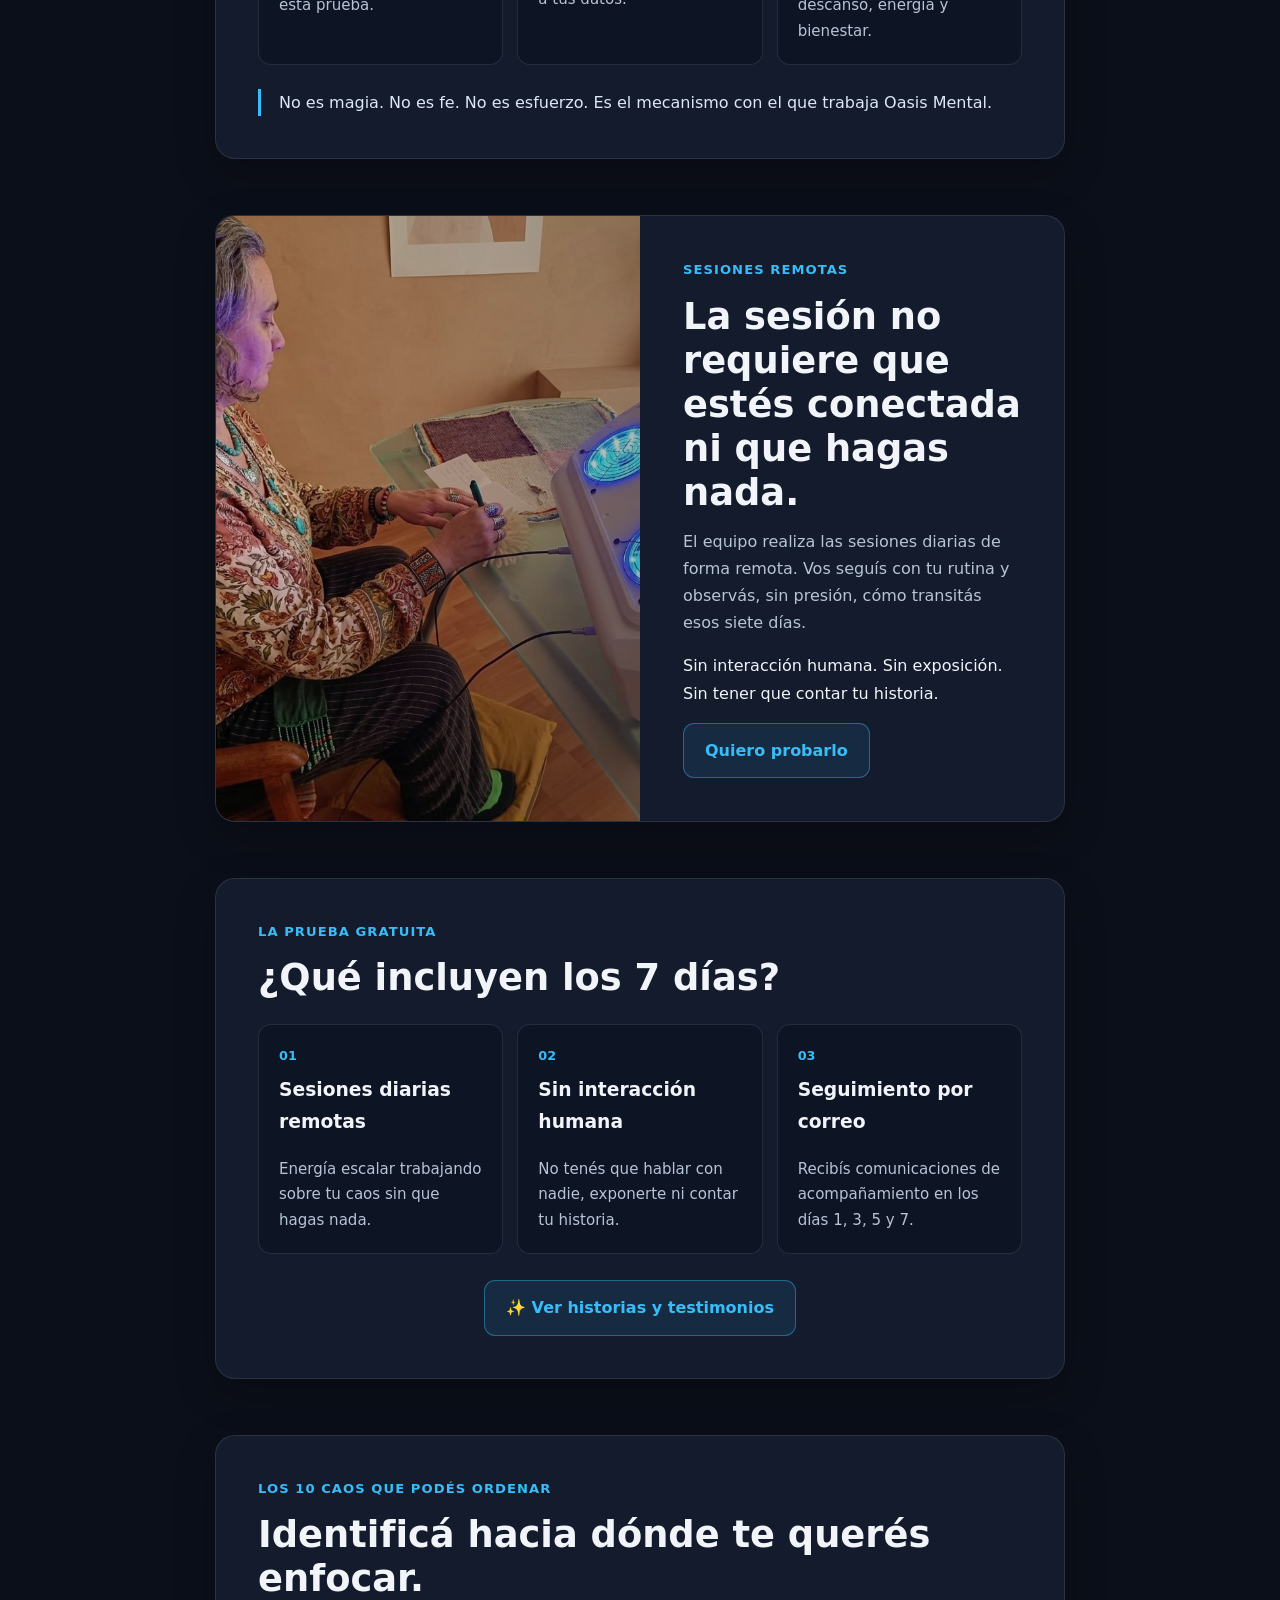
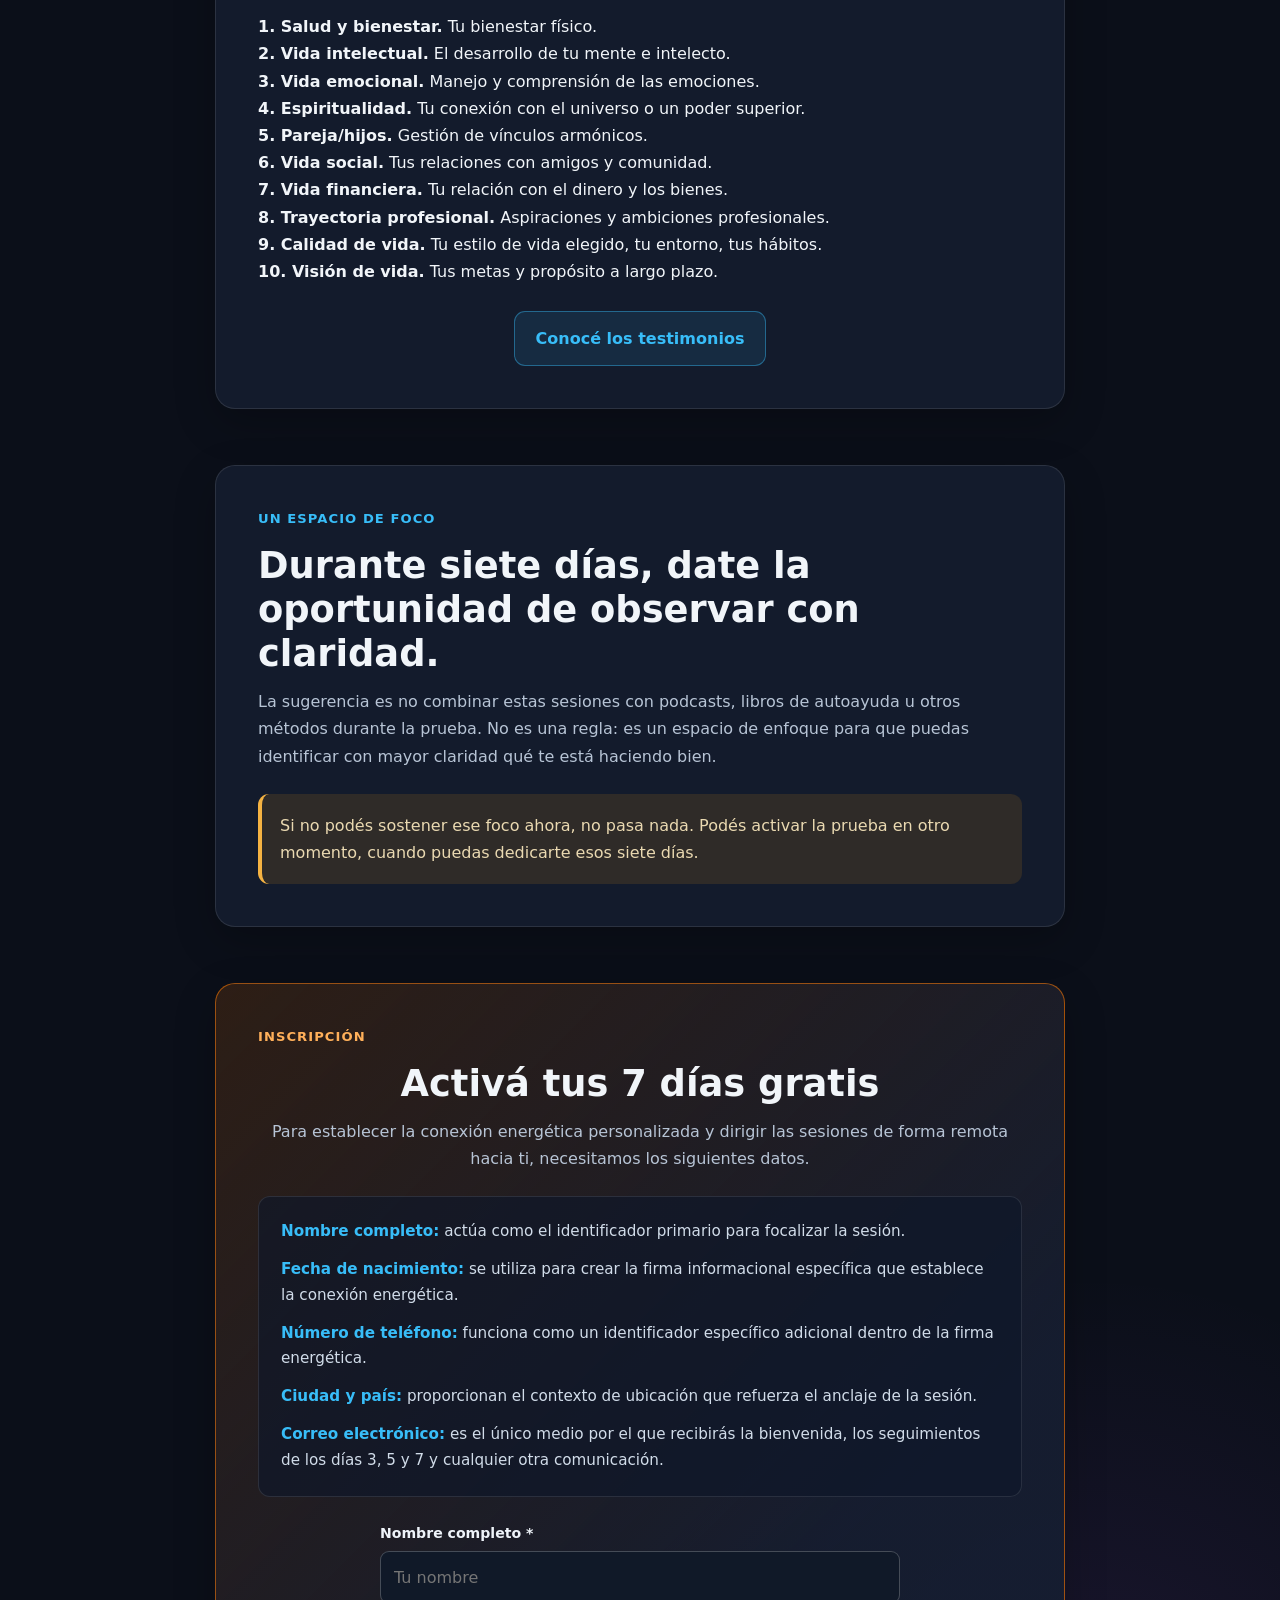
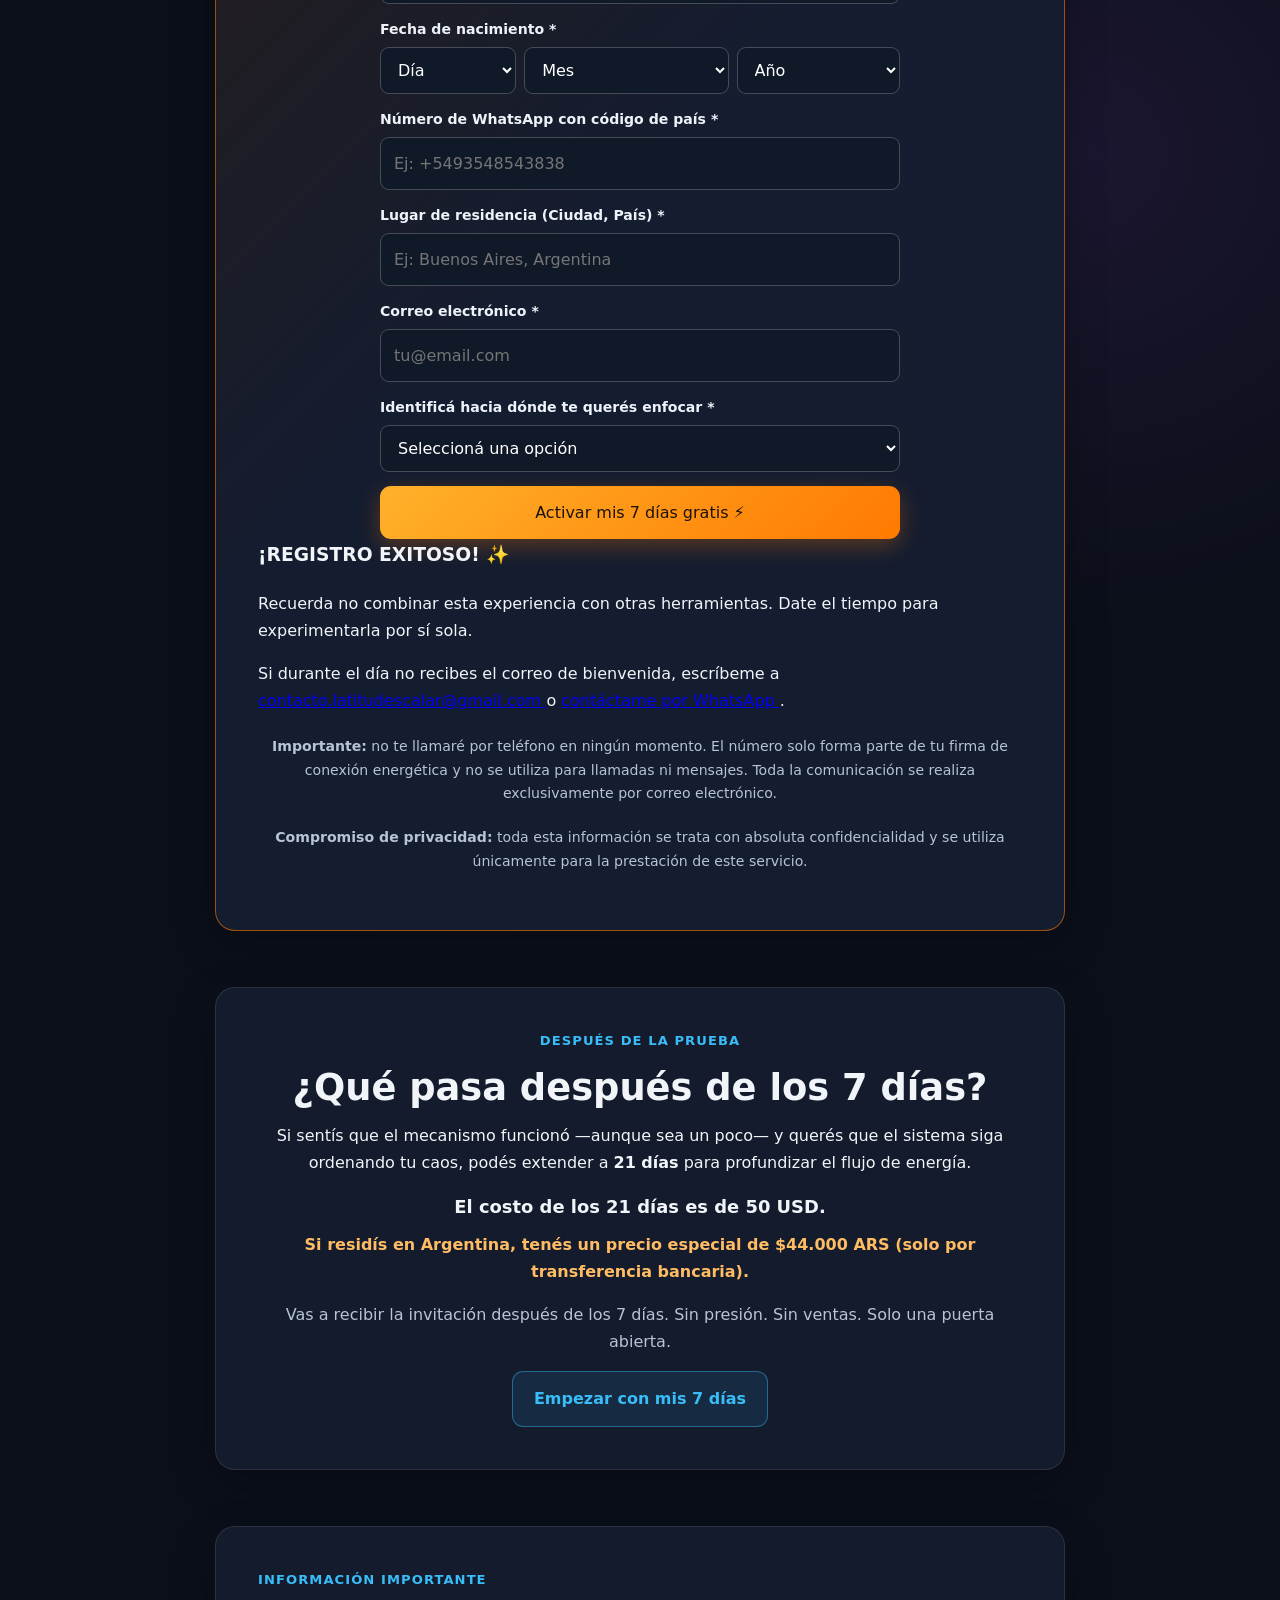
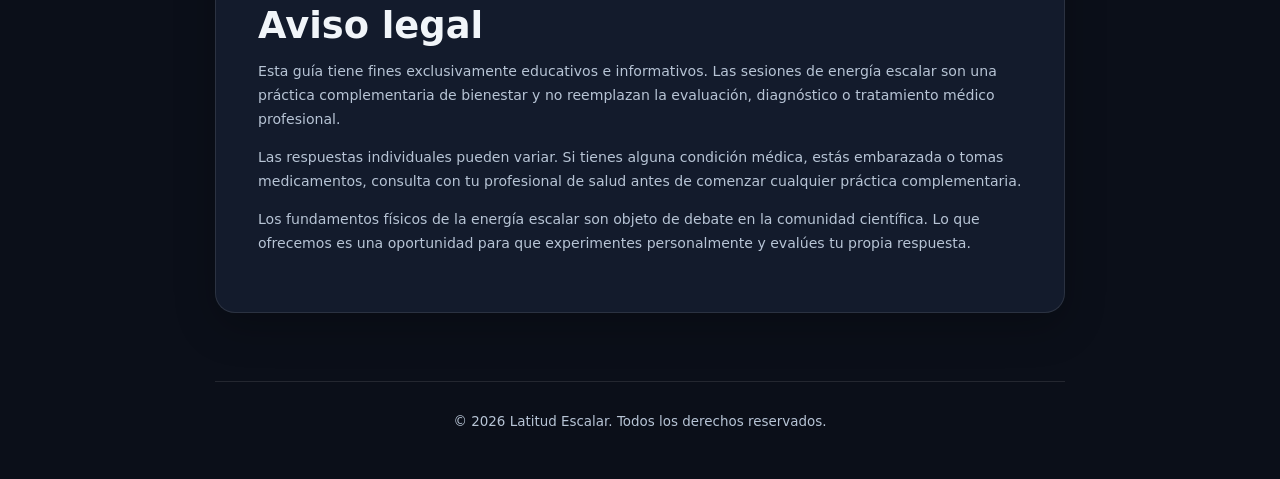
==== commit d6ab981e: "Update index.html" ====
--- a/index.html
+++ b/index.html
@@ -948,13 +948,28 @@
           </form>
 
          
-<div
-  id="success-msg"
-  style="display:none; margin-top:24px; padding:24px; background:#ecfdf5; border:2px solid #34d399; border-radius:12px; color:#064e3b; text-align:center;"
->
-  <strong style="font-size:1.15rem;">¡Registro realizado! ✨</strong>
-  <p style="margin:10px 0 0; color:#065f46;">
-    Tus datos fueron recibidos. Revisa tu correo para confirmar el inicio de tus 7 días gratuitos.
+<div id="success-msg" style="display:block;">
+  <h3>¡REGISTRO EXITOSO! ✨</h3>
+
+  <p>
+    Recuerda no combinar esta experiencia con otras herramientas.
+    Date el tiempo para experimentarla por sí sola.
+  </p>
+
+  <p>
+    Si durante el día no recibes el correo de bienvenida,
+    escríbeme a
+    <a href="mailto:contacto.latitudescalar@gmail.com">
+      contacto.latitudescalar@gmail.com
+    </a>
+    o
+    <a
+      href="https://wa.me/5493548543838?text=Hola%2C%20me%20registr%C3%A9%20en%20Oasis%20Mental%20y%20no%20he%20recibido%20el%20correo%20de%20bienvenida."
+      target="_blank"
+      rel="noopener noreferrer"
+    >
+      contáctame por WhatsApp
+    </a>.
   </p>
 </div>
 
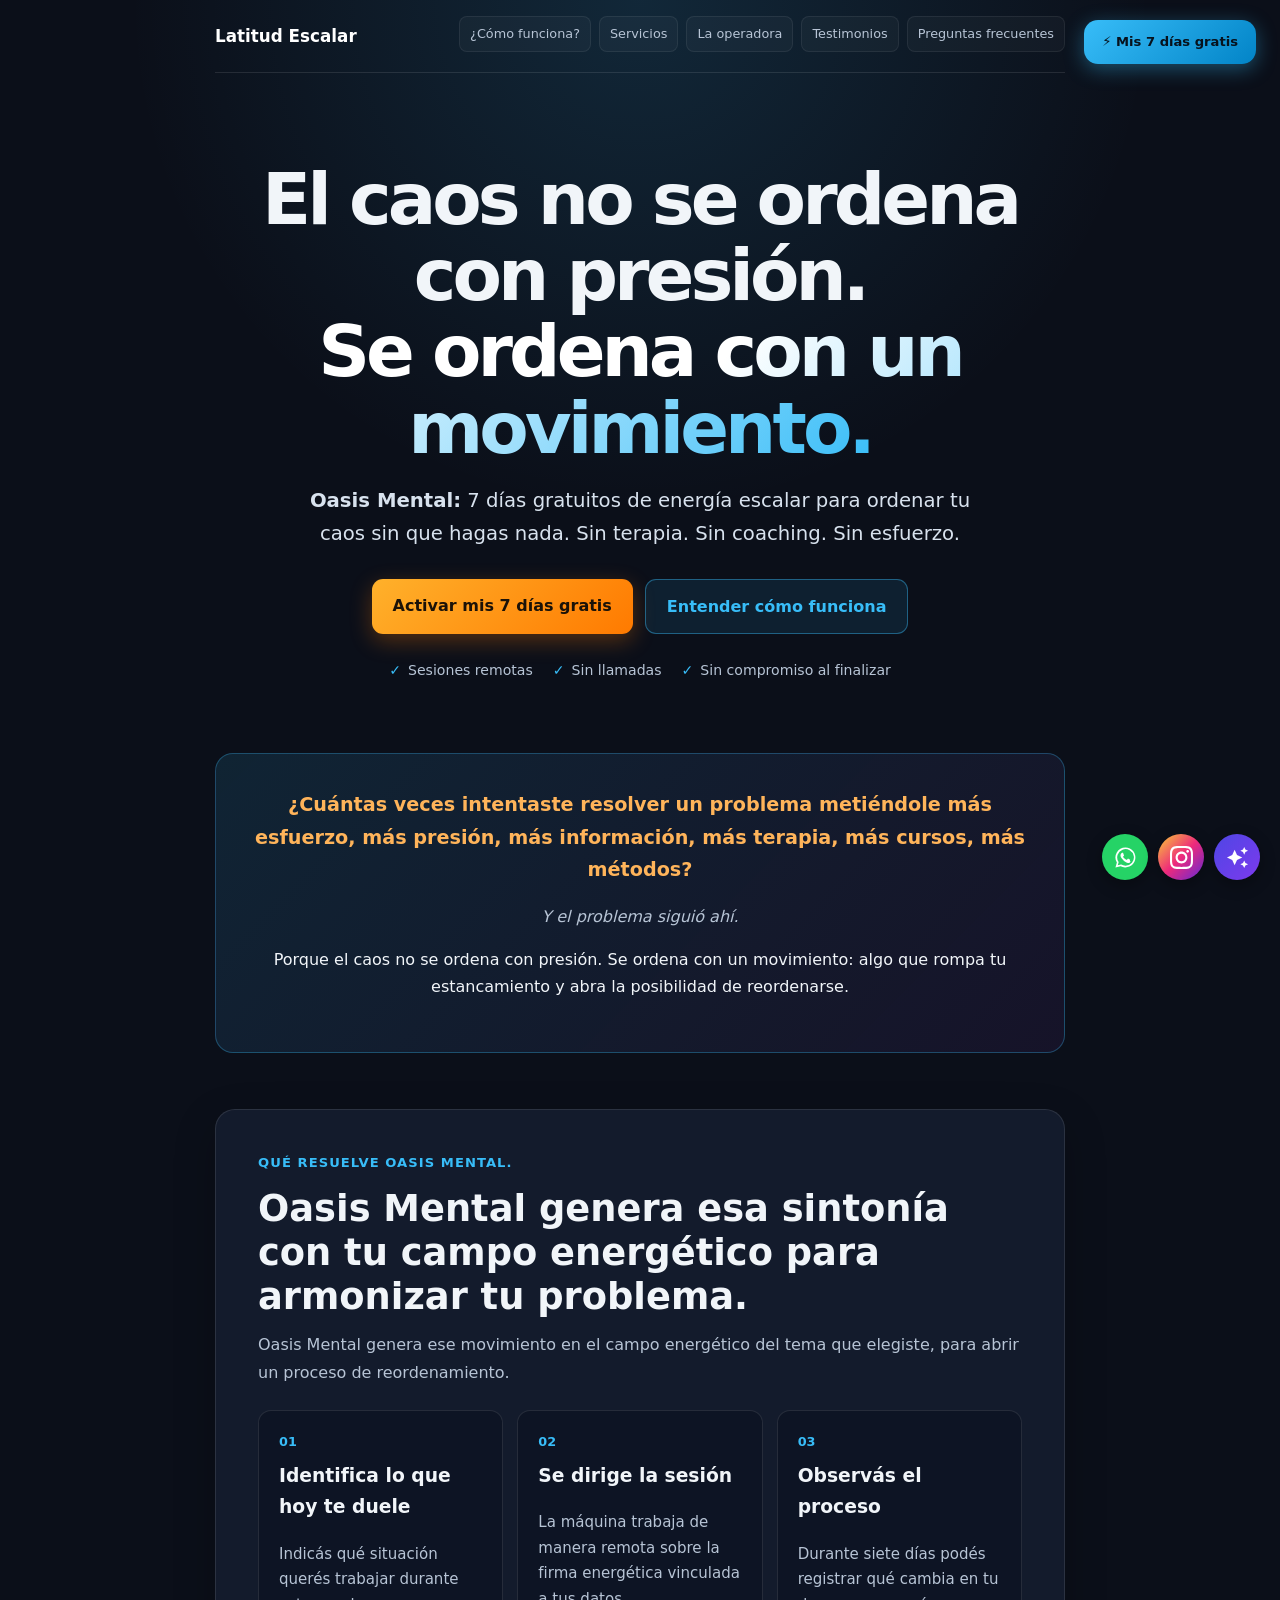
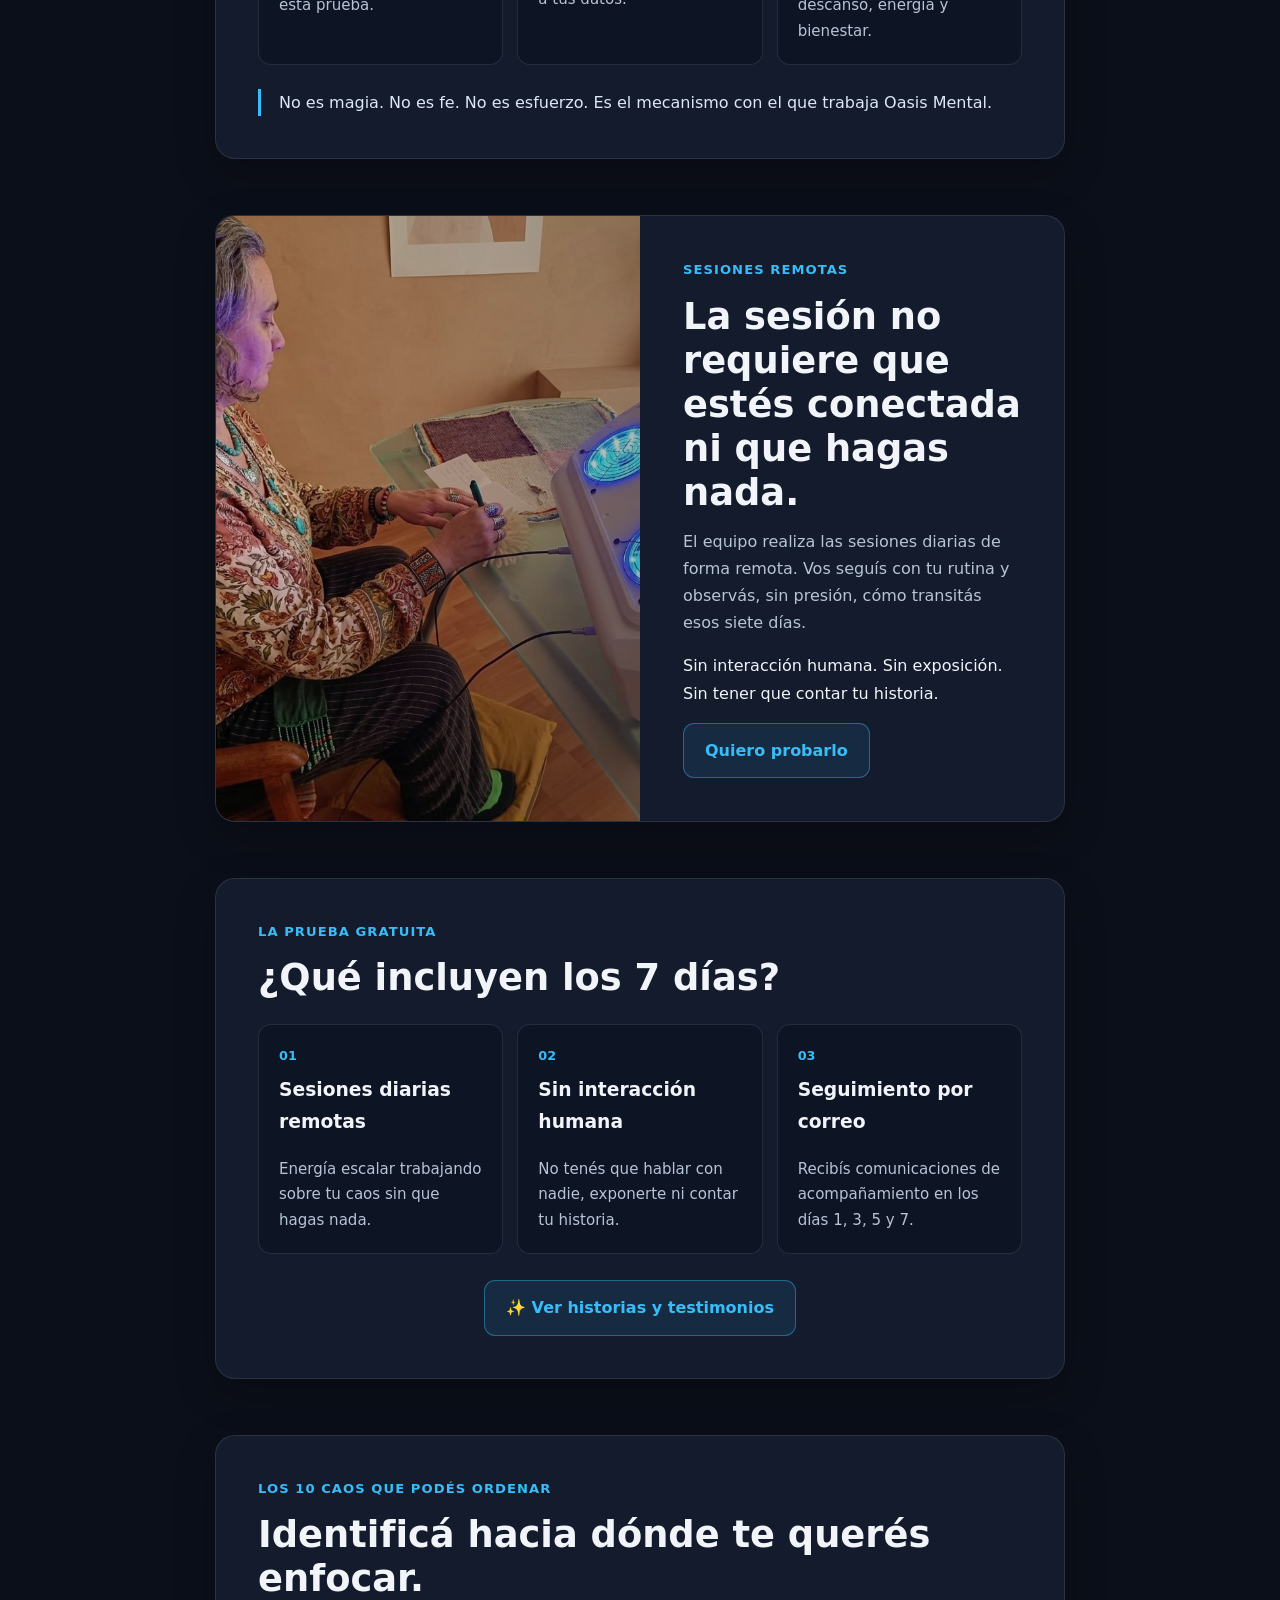
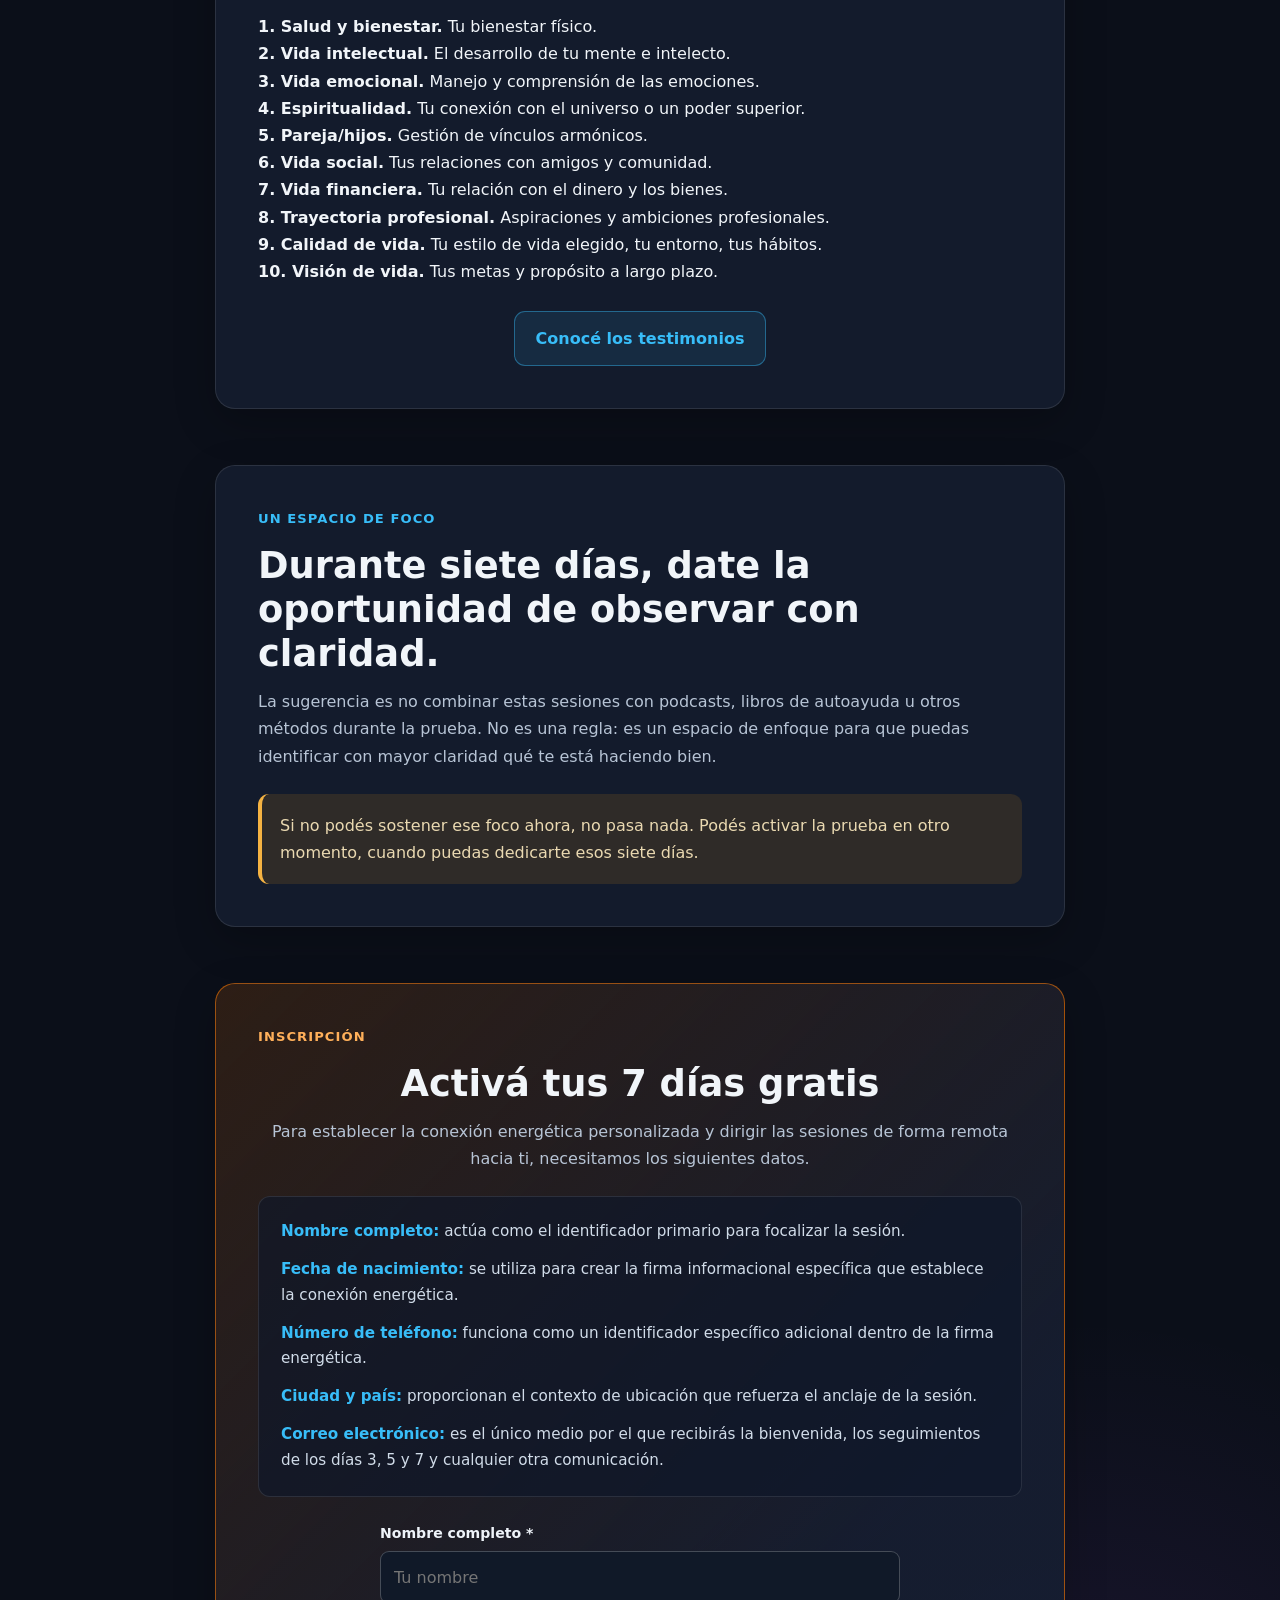
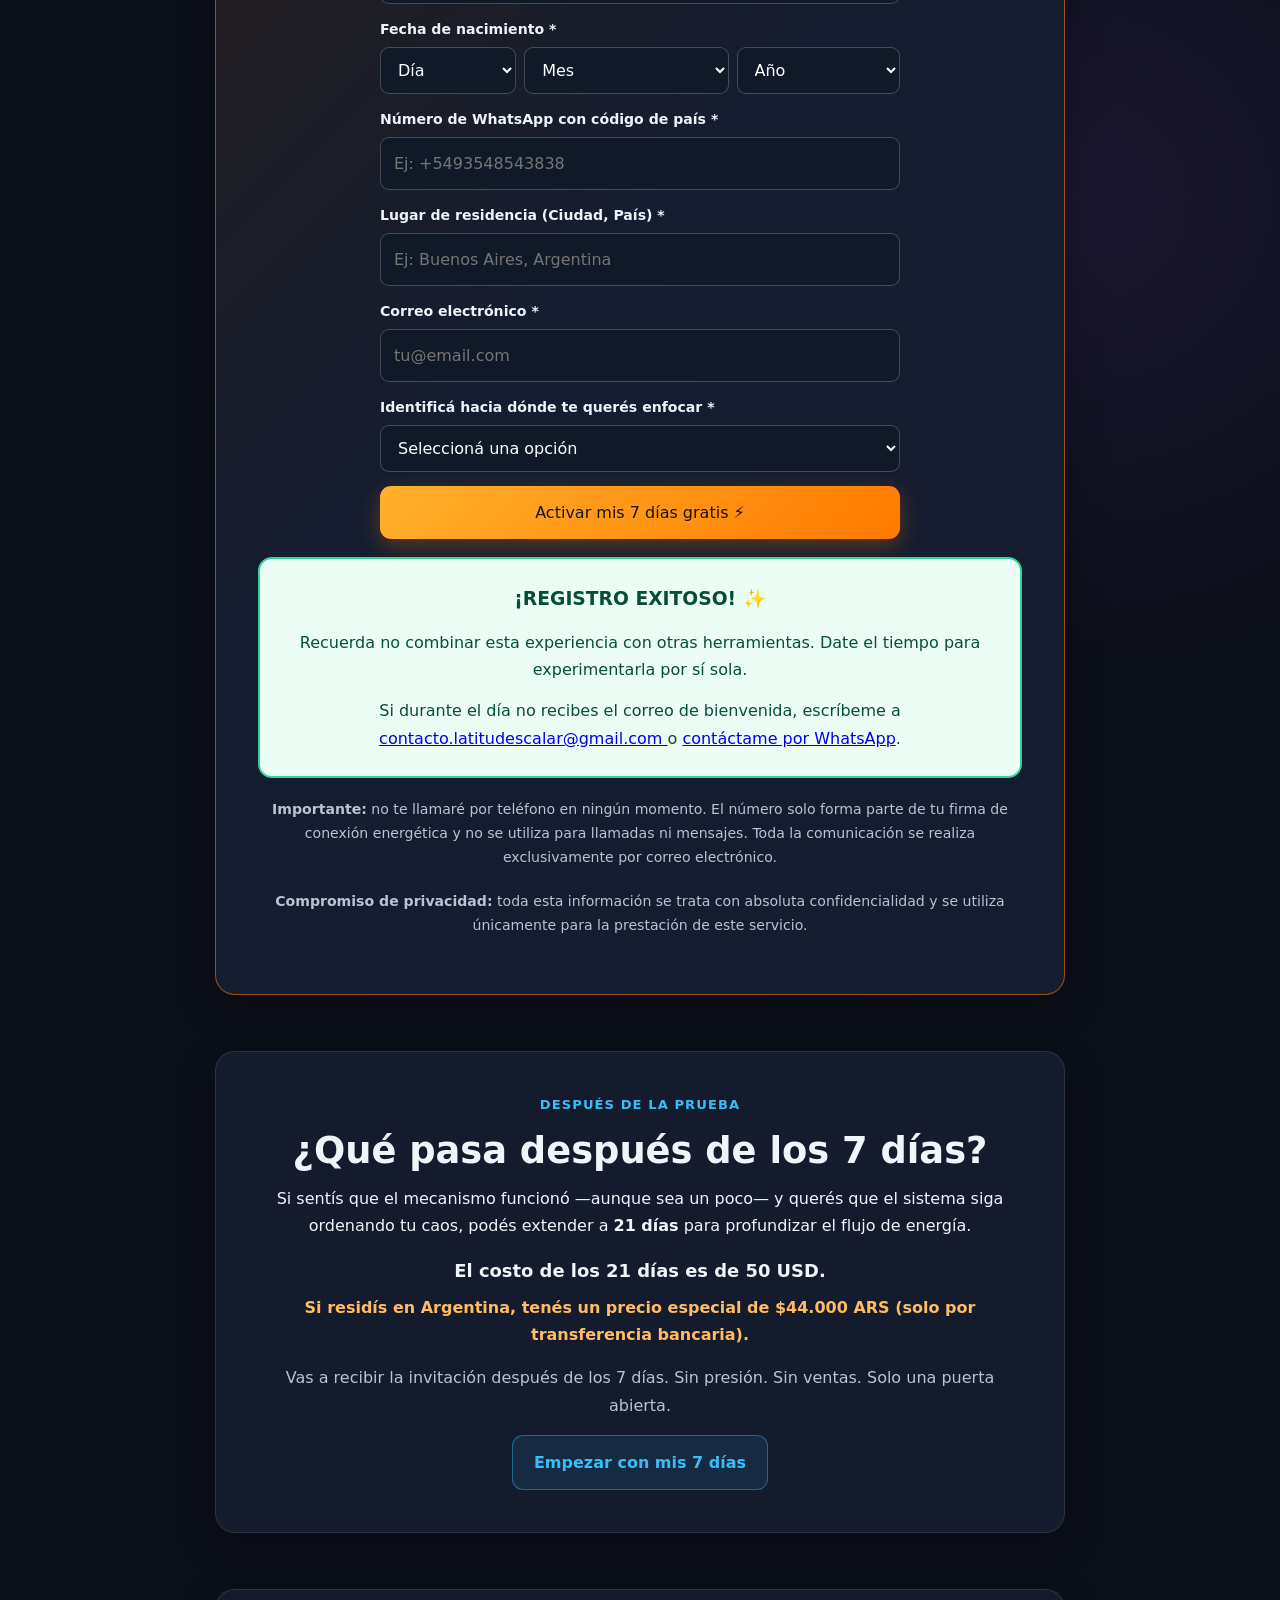
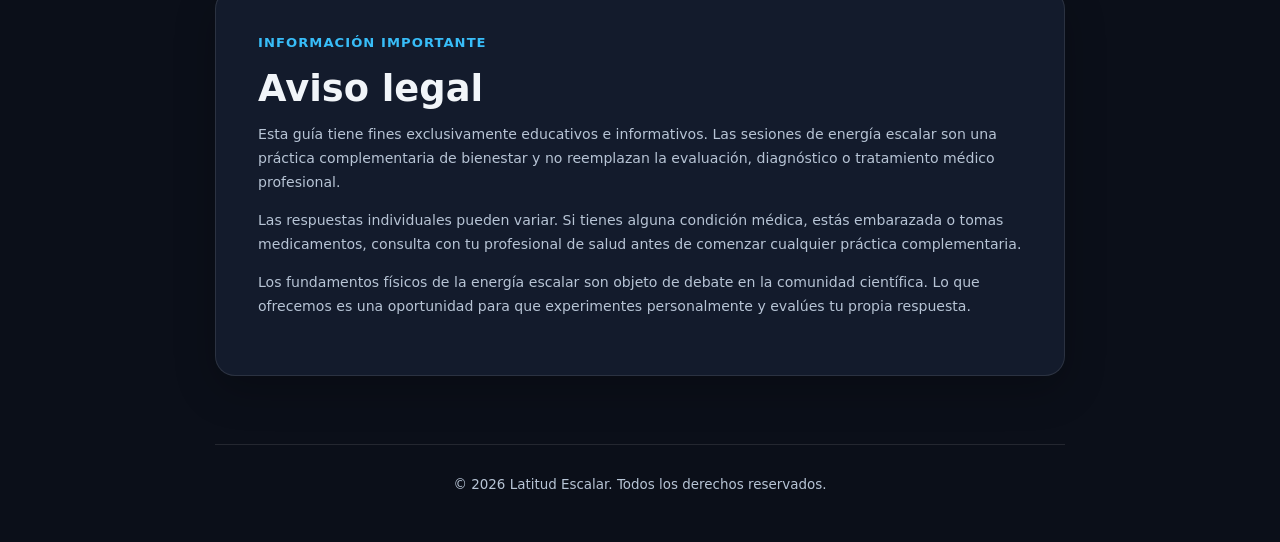
==== commit c64e8e68: "Update index.html" ====
--- a/index.html
+++ b/index.html
@@ -947,16 +947,27 @@
             </button>
           </form>
 
-         
-<div id="success-msg" style="display:block;">
-  <h3>¡REGISTRO EXITOSO! ✨</h3>
-
-  <p>
+<div
+  id="success-msg"
+  style="
+    display:block;
+    background:#ecfdf5;
+    border:2px solid #34d399;
+    border-radius:14px;
+    padding:24px 28px;
+    text-align:center;
+    color:#064e3b;
+    margin-top:18px;
+  "
+>
+  <h3 style="margin:0 0 14px 0;">¡REGISTRO EXITOSO! ✨</h3>
+
+  <p style="margin:0 0 14px 0;">
     Recuerda no combinar esta experiencia con otras herramientas.
     Date el tiempo para experimentarla por sí sola.
   </p>
 
-  <p>
+  <p style="margin:0;">
     Si durante el día no recibes el correo de bienvenida,
     escríbeme a
     <a href="mailto:contacto.latitudescalar@gmail.com">
@@ -967,11 +978,10 @@
       href="https://wa.me/5493548543838?text=Hola%2C%20me%20registr%C3%A9%20en%20Oasis%20Mental%20y%20no%20he%20recibido%20el%20correo%20de%20bienvenida."
       target="_blank"
       rel="noopener noreferrer"
-    >
-      contáctame por WhatsApp
-    </a>.
+    >contáctame por WhatsApp</a>.
   </p>
-</div>
+</div>         
+
 
           
           <p class="privacy">
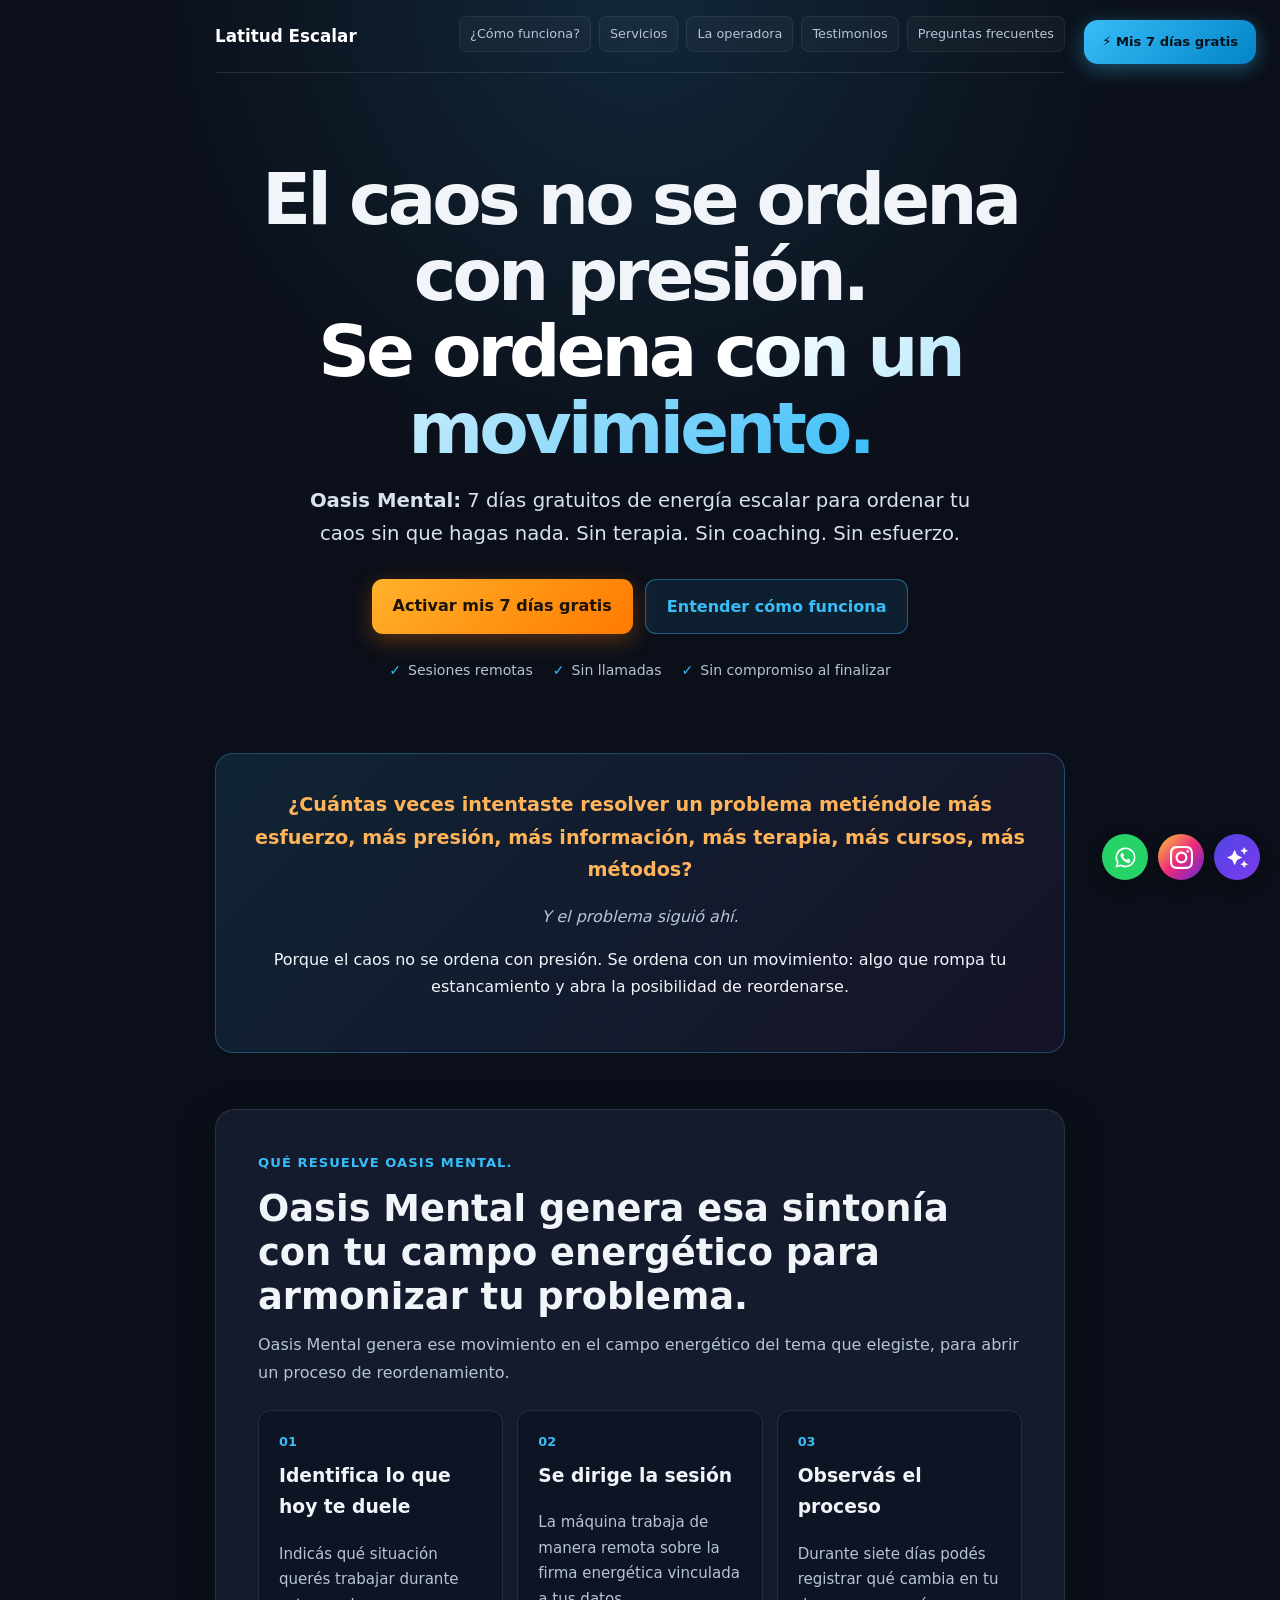
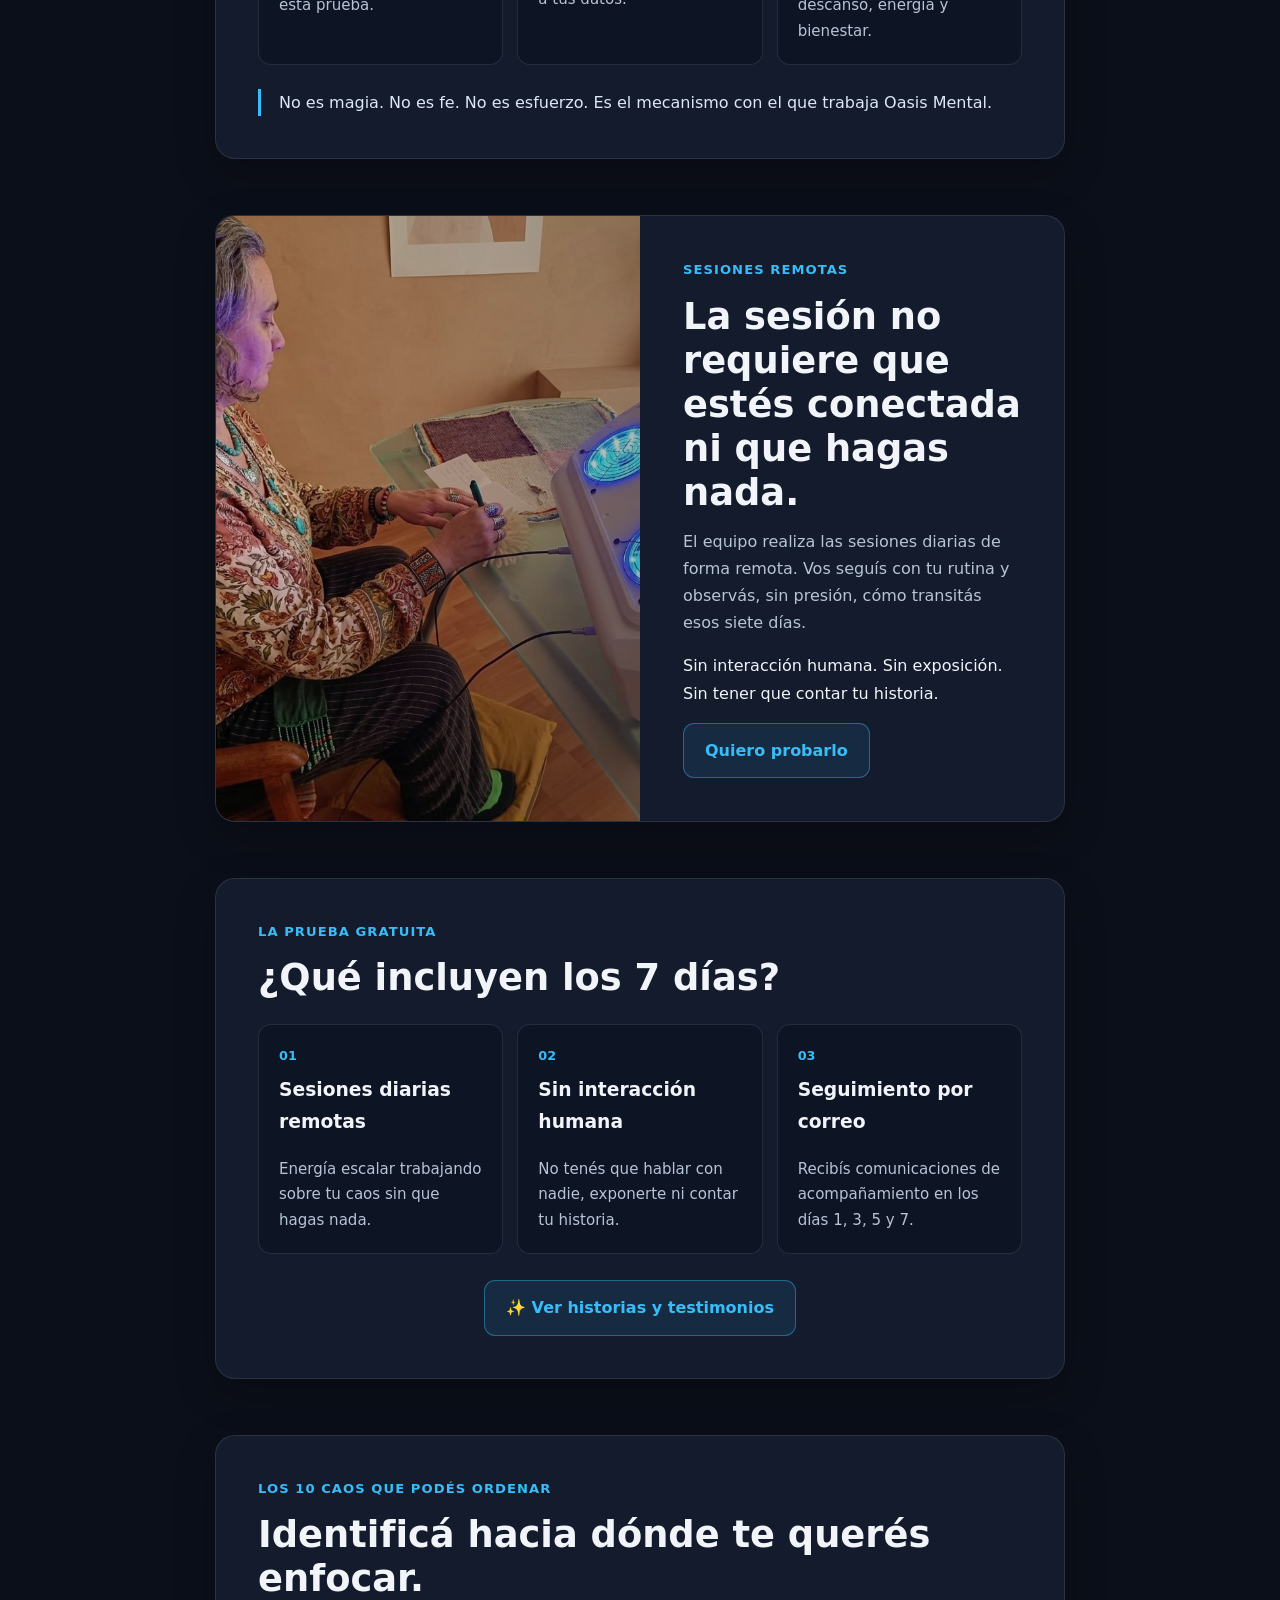
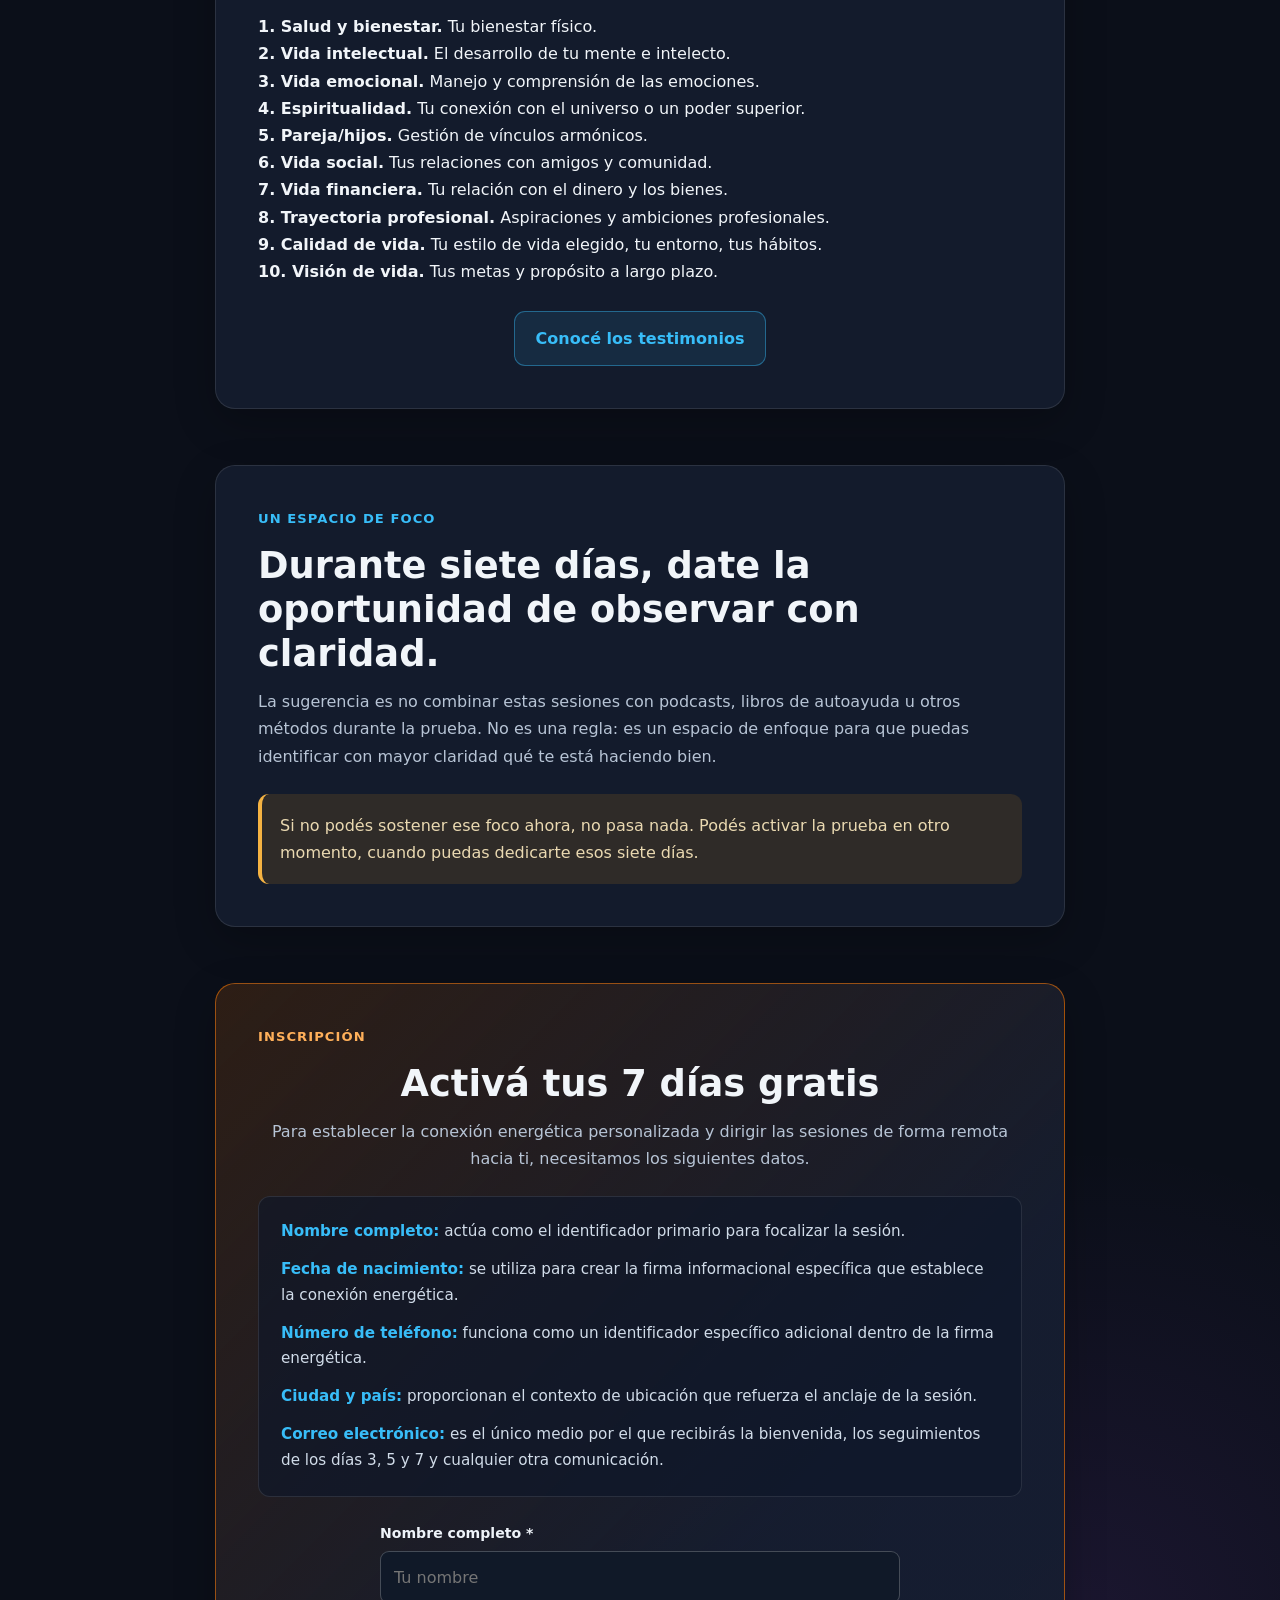
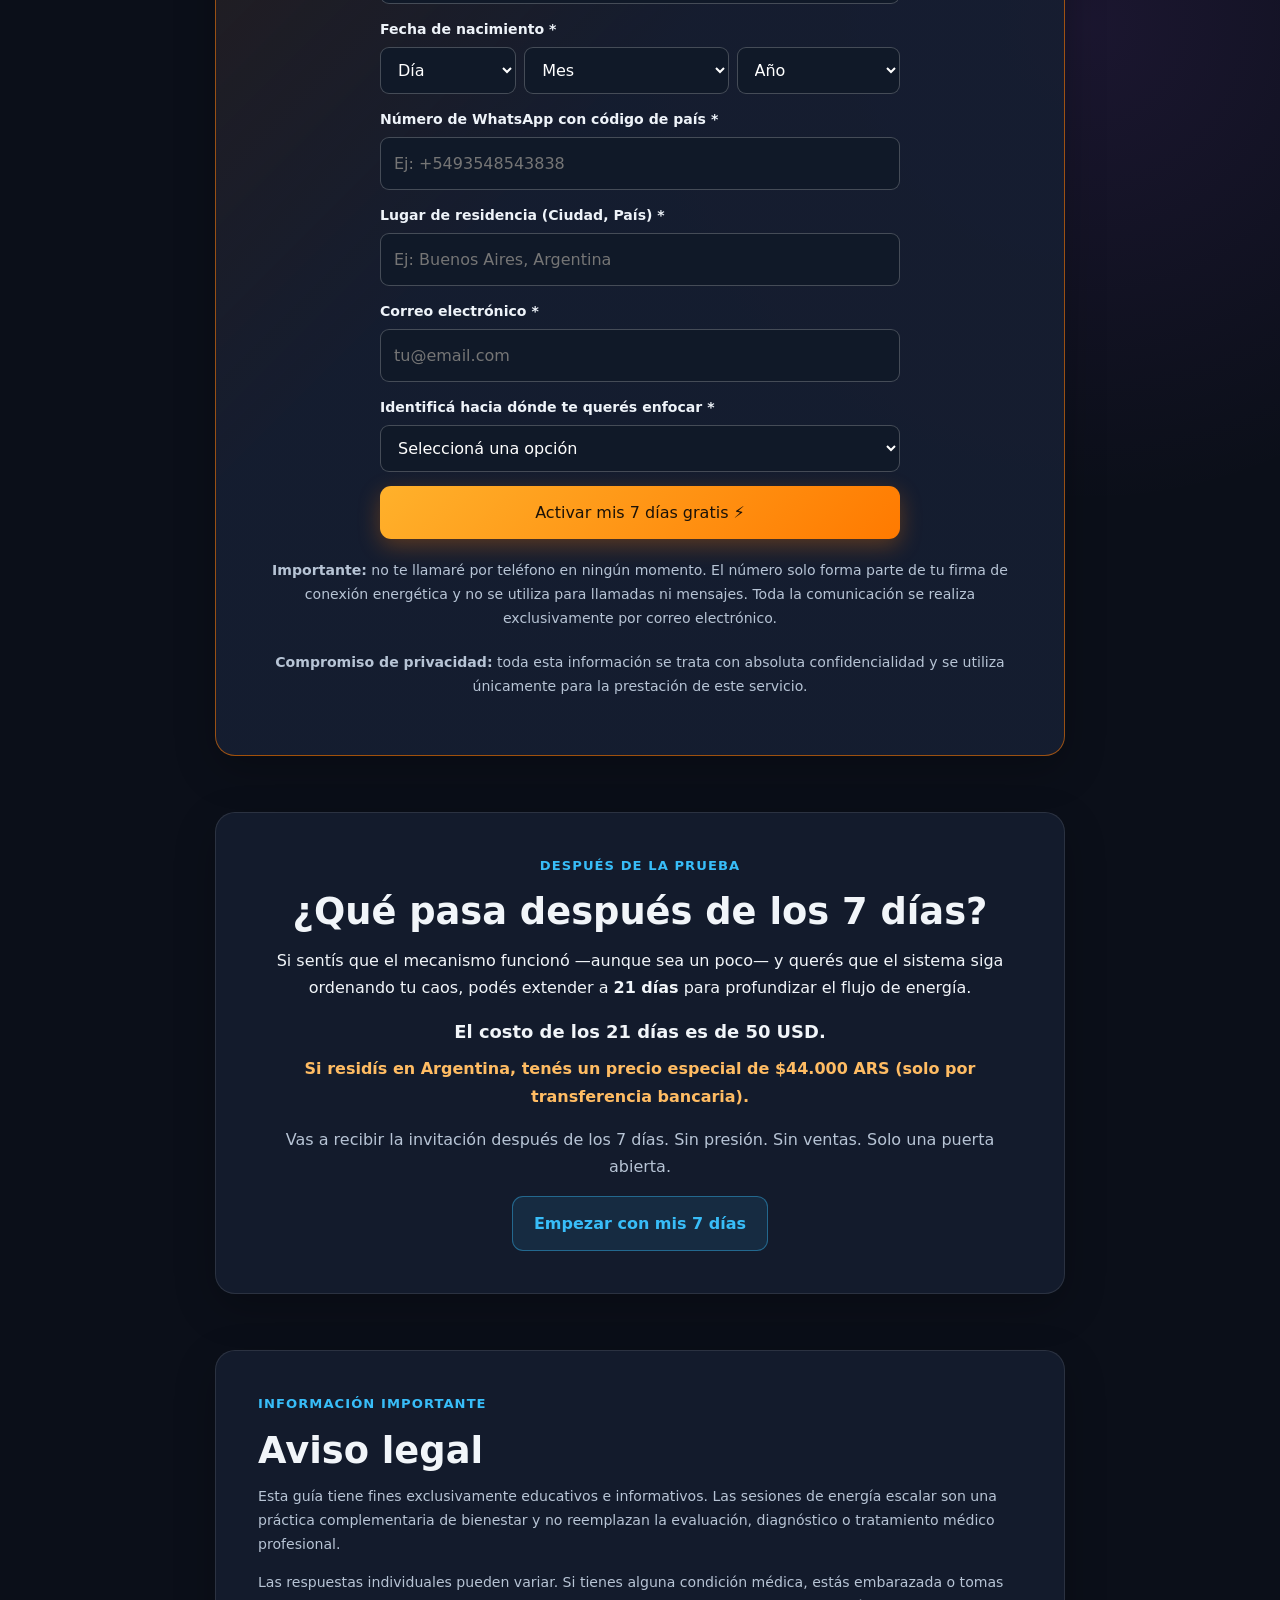
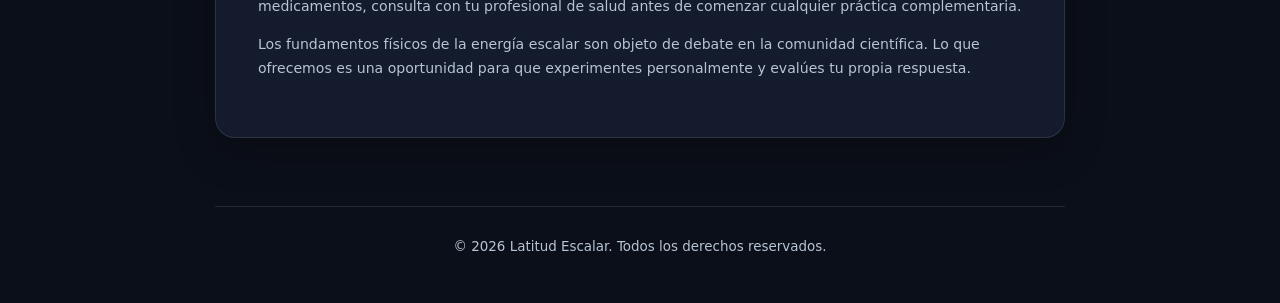
==== commit da41a70e: "Update index.html" ====
--- a/index.html
+++ b/index.html
@@ -950,7 +950,7 @@
 <div
   id="success-msg"
   style="
-    display:block;
+    display:none;
     background:#ecfdf5;
     border:2px solid #34d399;
     border-radius:14px;
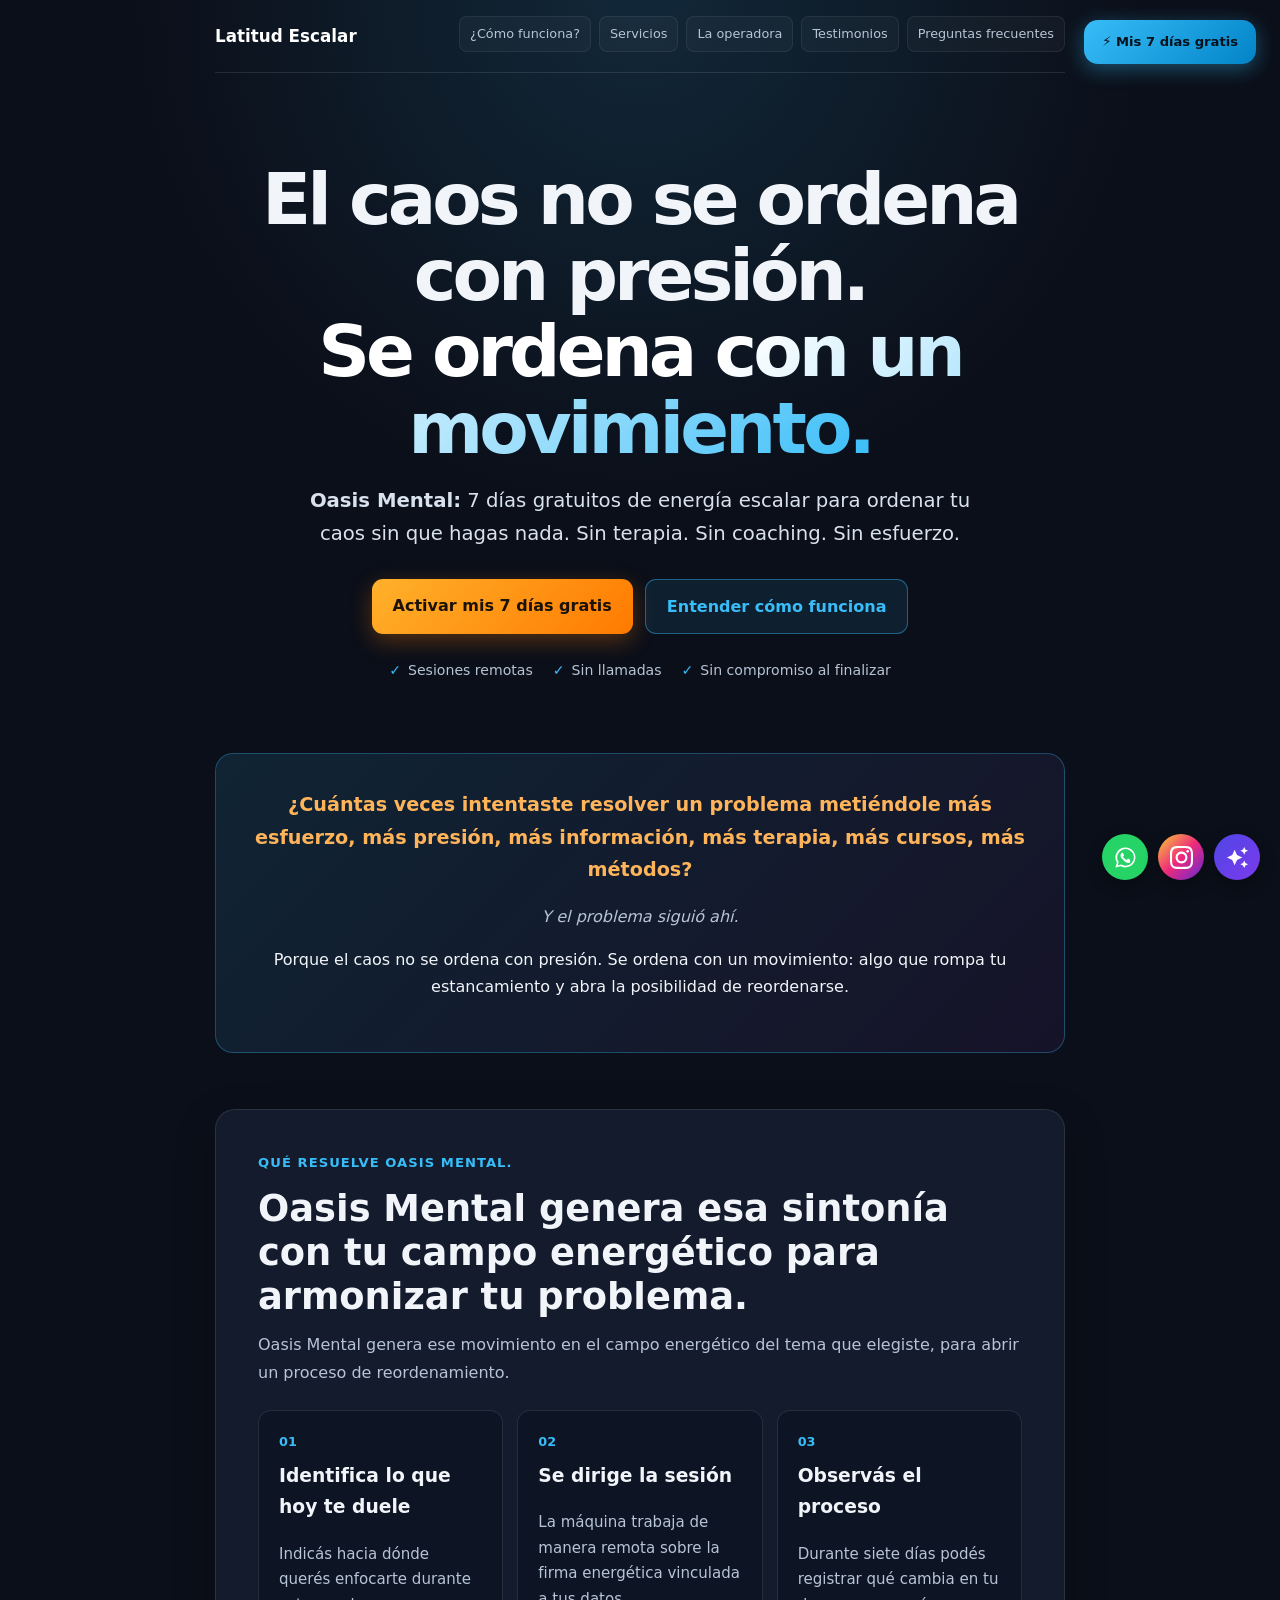
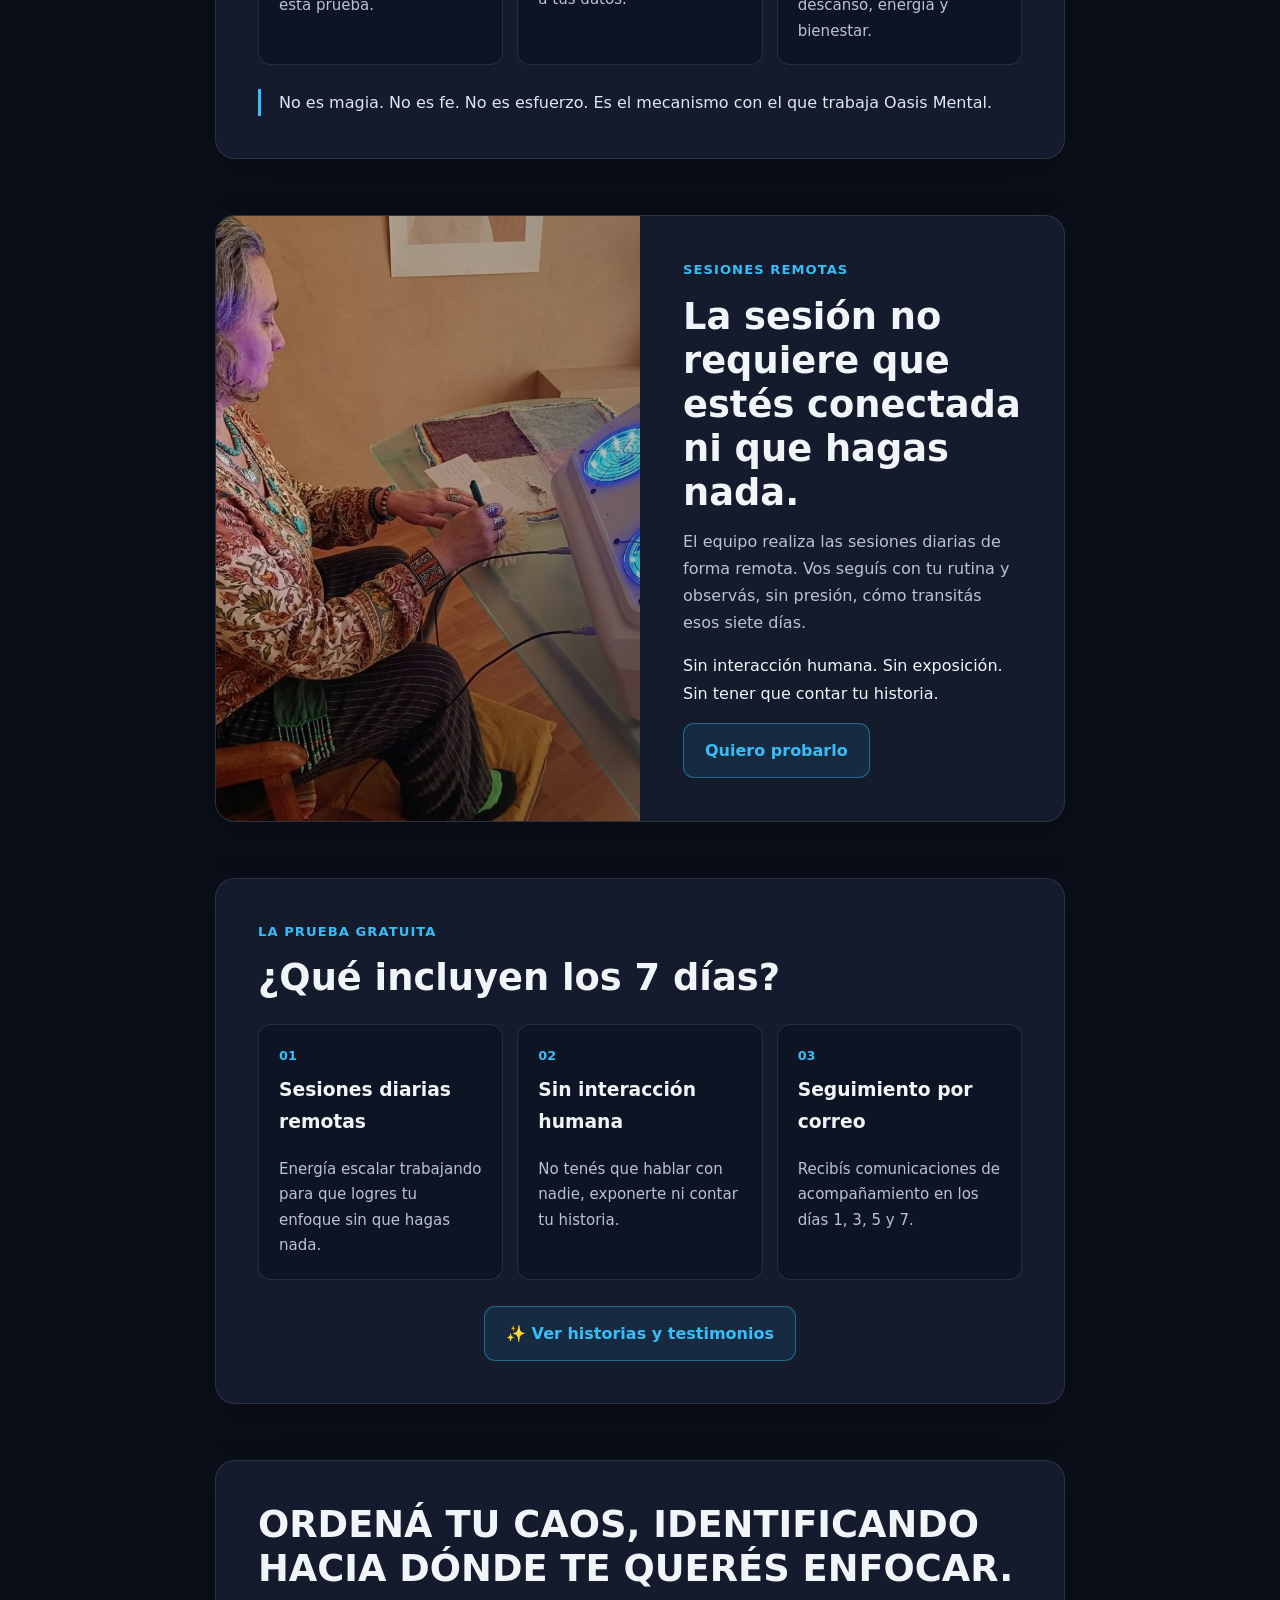
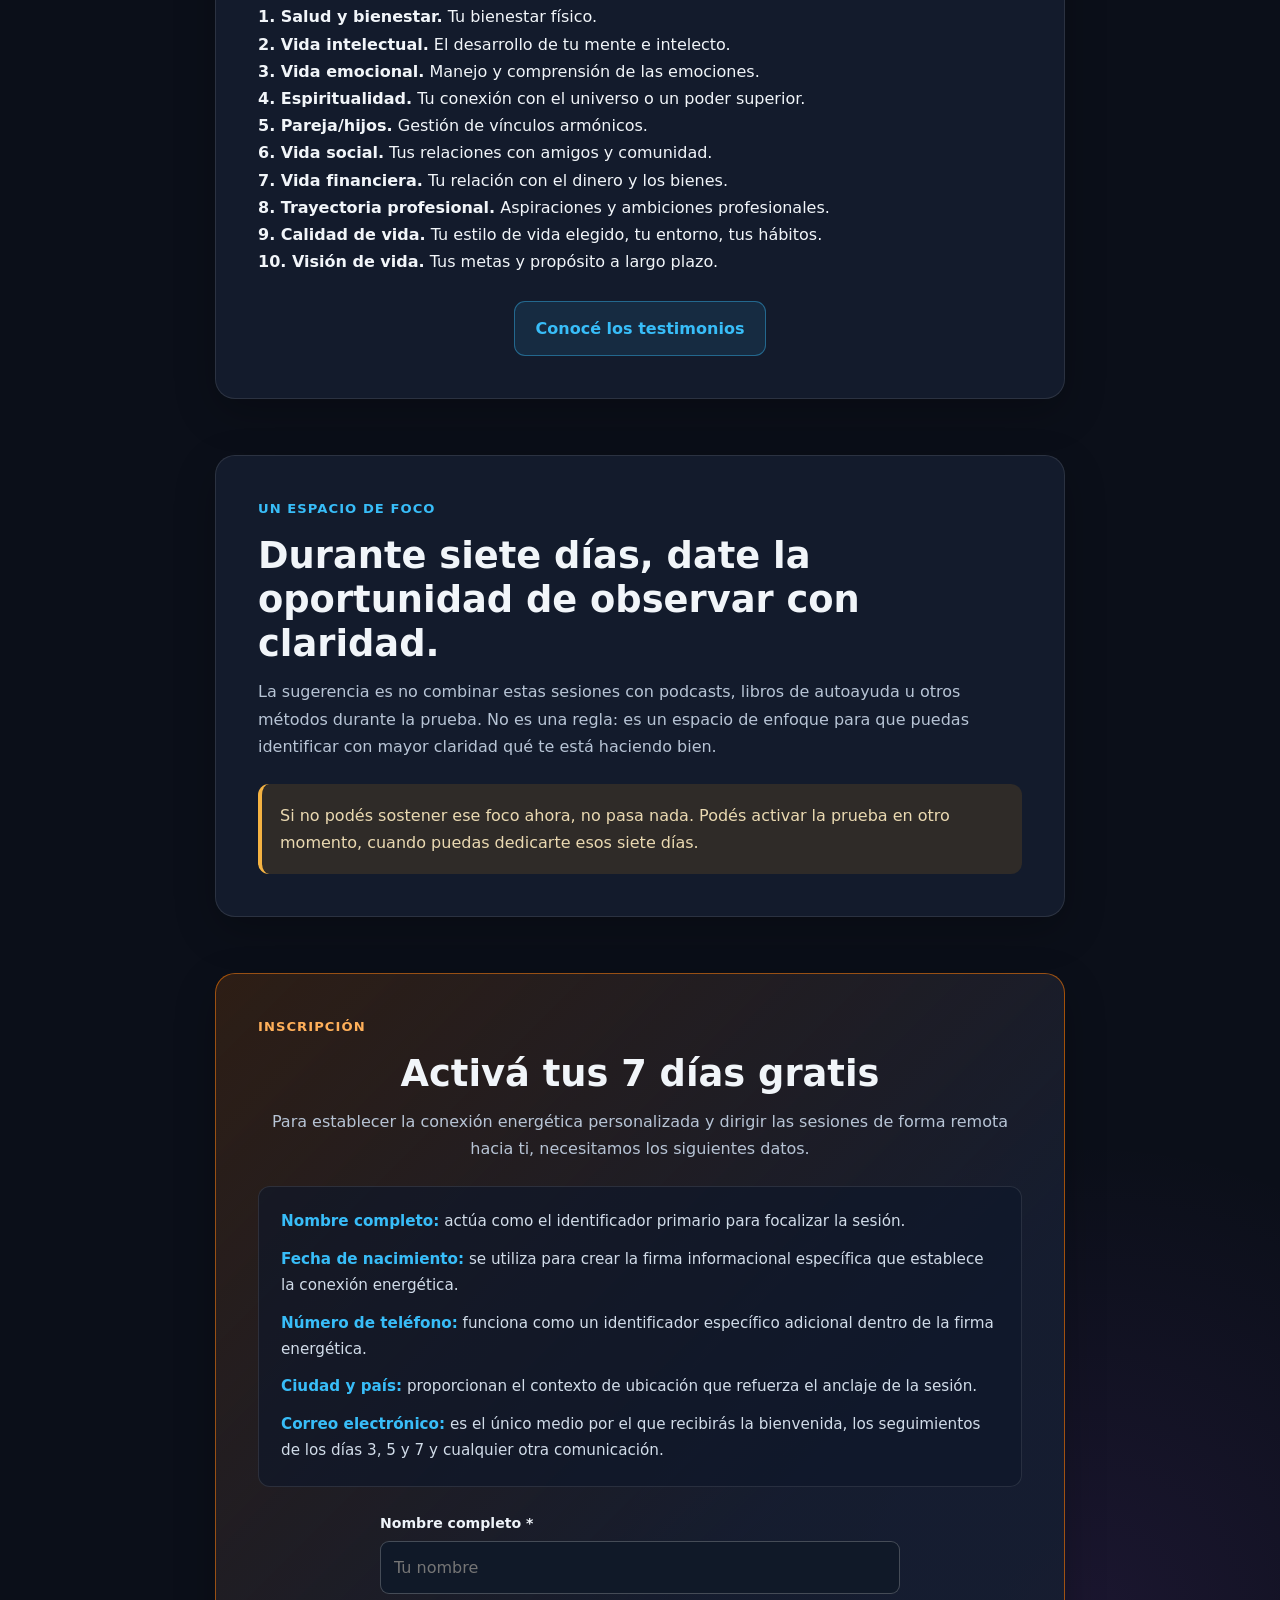
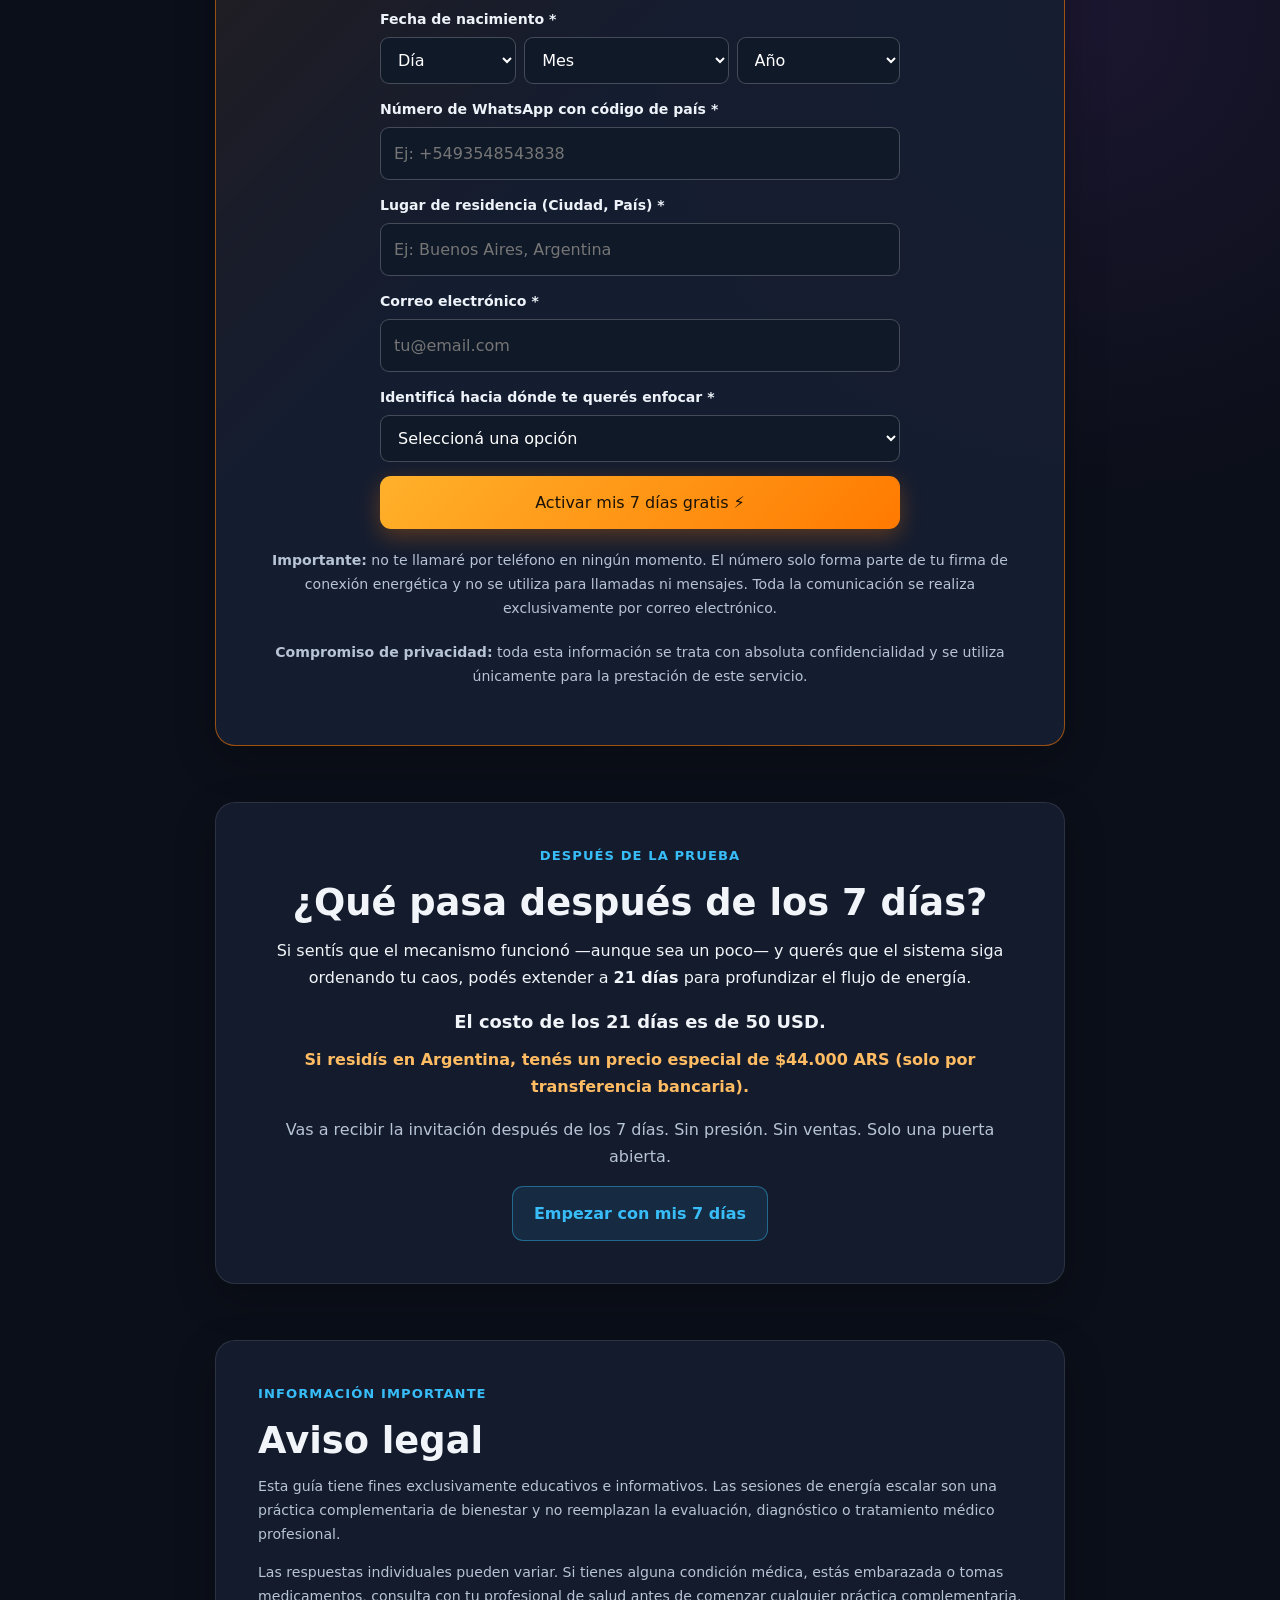
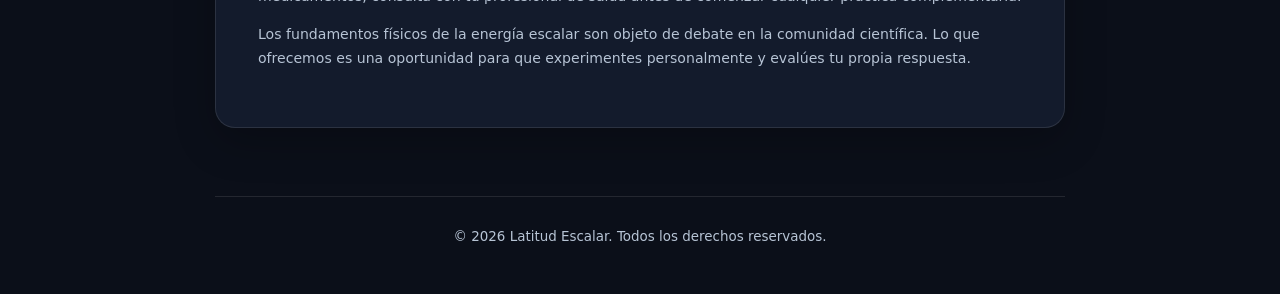
==== commit 5bb158cf: "Update index.html" ====
--- a/index.html
+++ b/index.html
@@ -669,7 +669,7 @@
             <div class="item">
               <span class="number">01</span>
               <h3>Identifica lo que hoy te duele</h3>
-              <p>Indicás qué situación querés trabajar durante esta prueba.</p>
+              <p>Indicás hacia dónde querés enfocarte durante esta prueba.</p>
             </div>
 
             <div class="item">
@@ -719,7 +719,7 @@
             <div class="item">
               <span class="number">01</span>
               <h3>Sesiones diarias remotas</h3>
-              <p>Energía escalar trabajando sobre tu caos sin que hagas nada.</p>
+              <p>Energía escalar trabajando para que logres tu enfoque sin que hagas nada.</p>
             </div>
 
             <div class="item">
@@ -743,8 +743,8 @@
 
       <section>
         <div class="card">
-          <p class="section-label">Los 10 caos que podés ordenar</p>
-          <h2>Identificá hacia dónde te querés enfocar.</h2>
+          
+          <h2>ORDENÁ TU CAOS, IDENTIFICANDO HACIA DÓNDE TE QUERÉS ENFOCAR.</h2>
 
          <div class="chaos-item">
   <strong>1. Salud y bienestar.</strong>
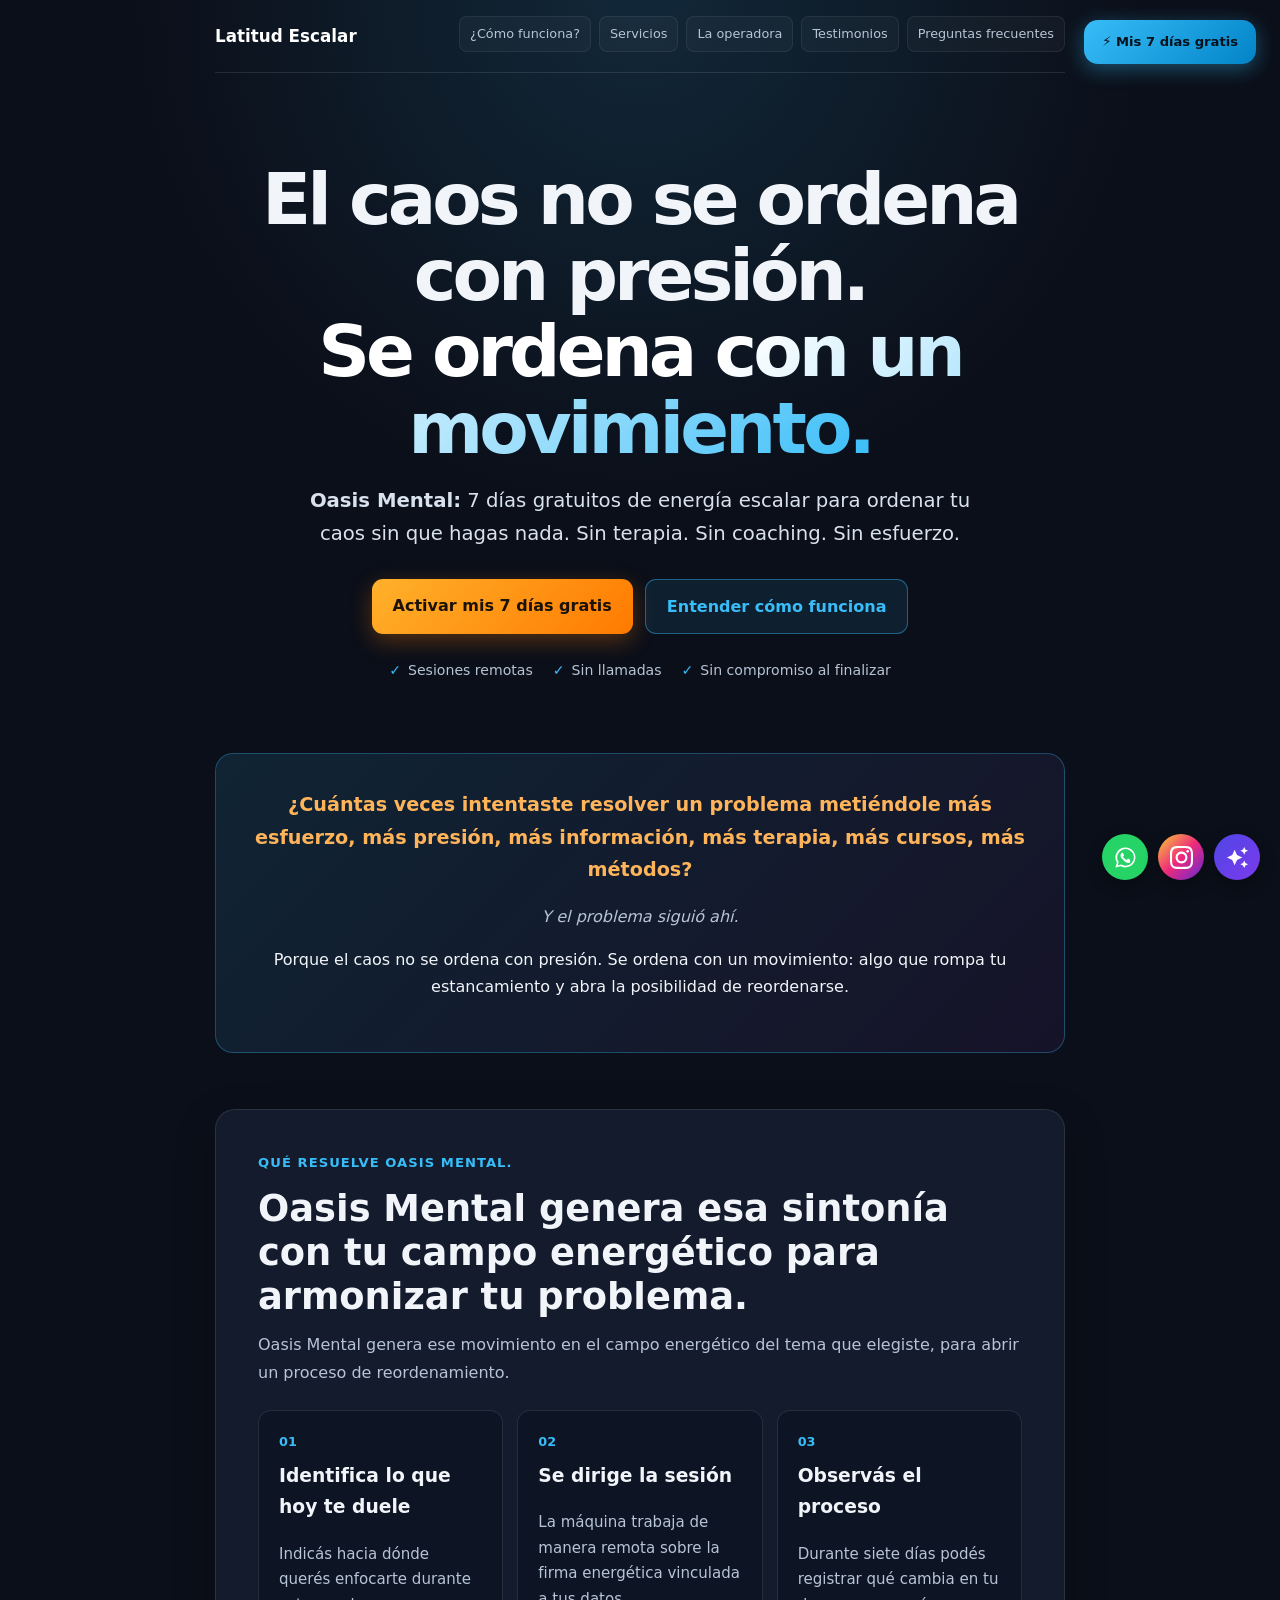
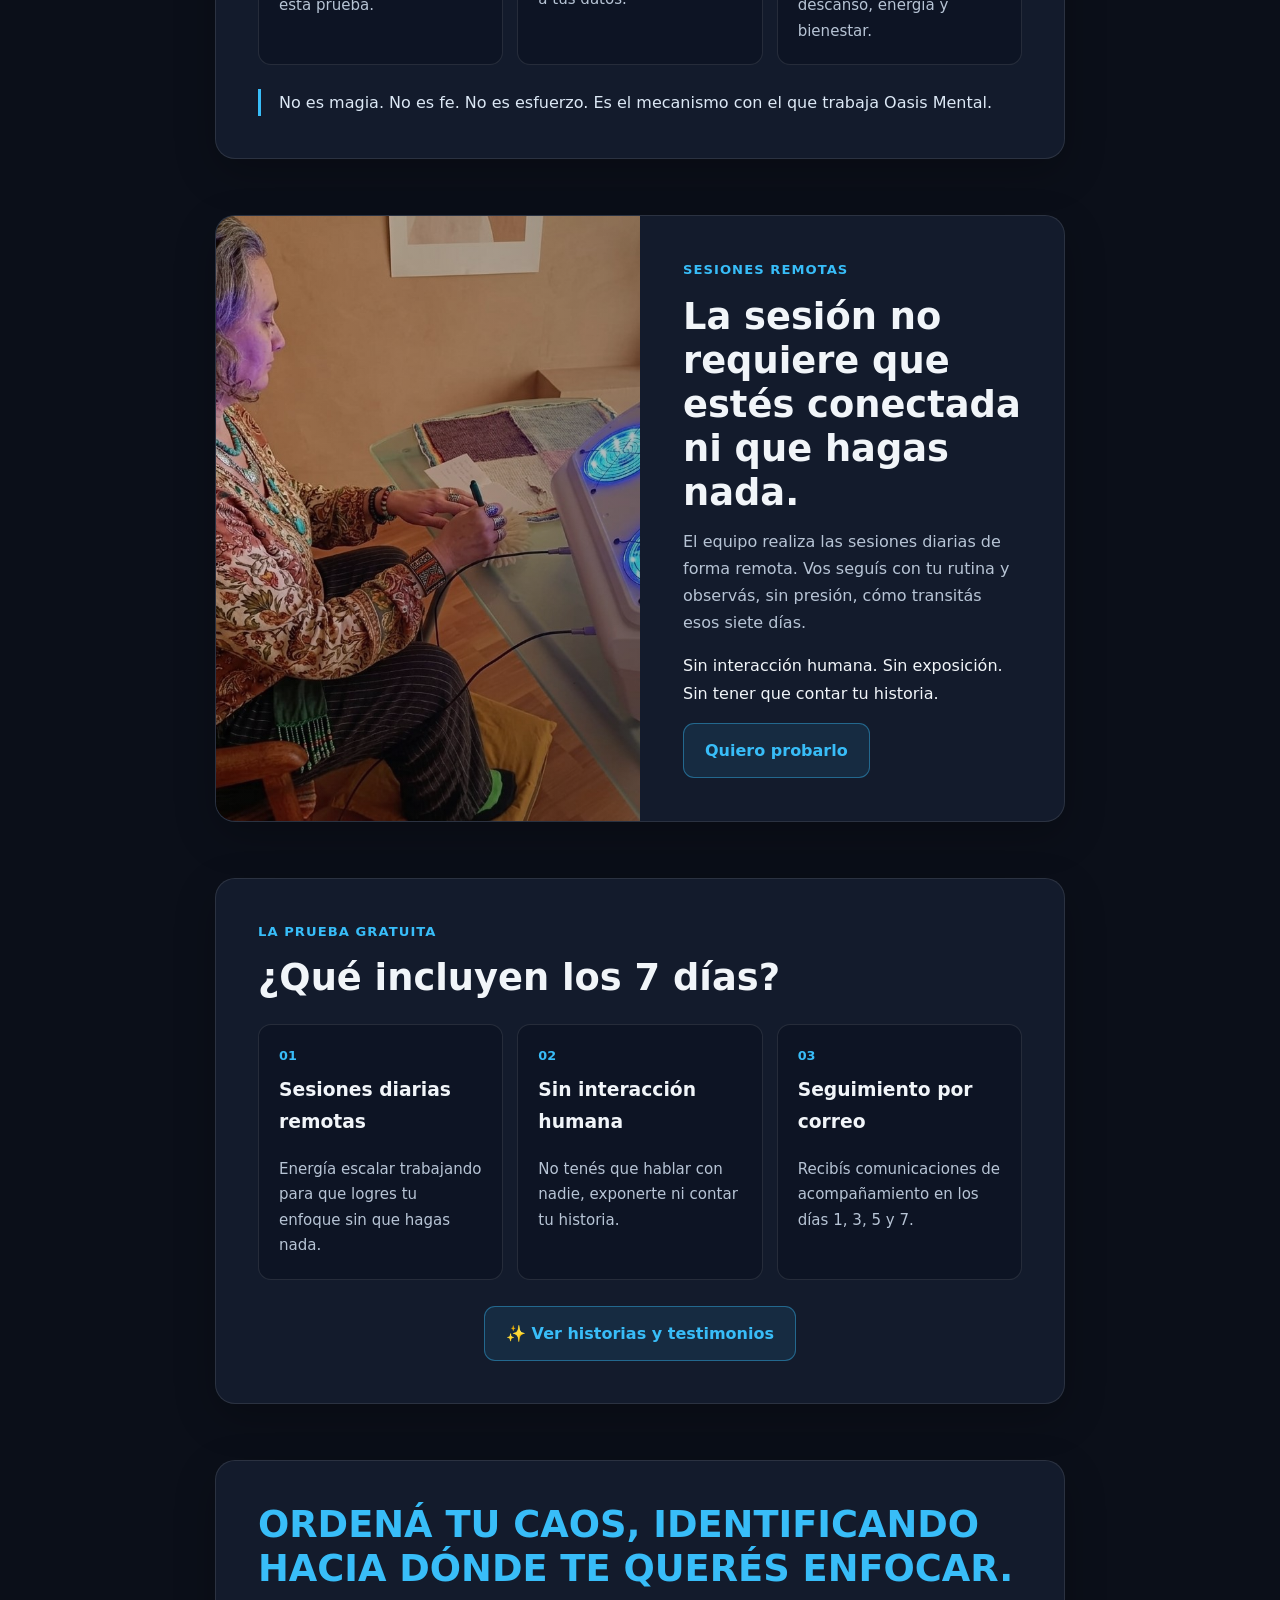
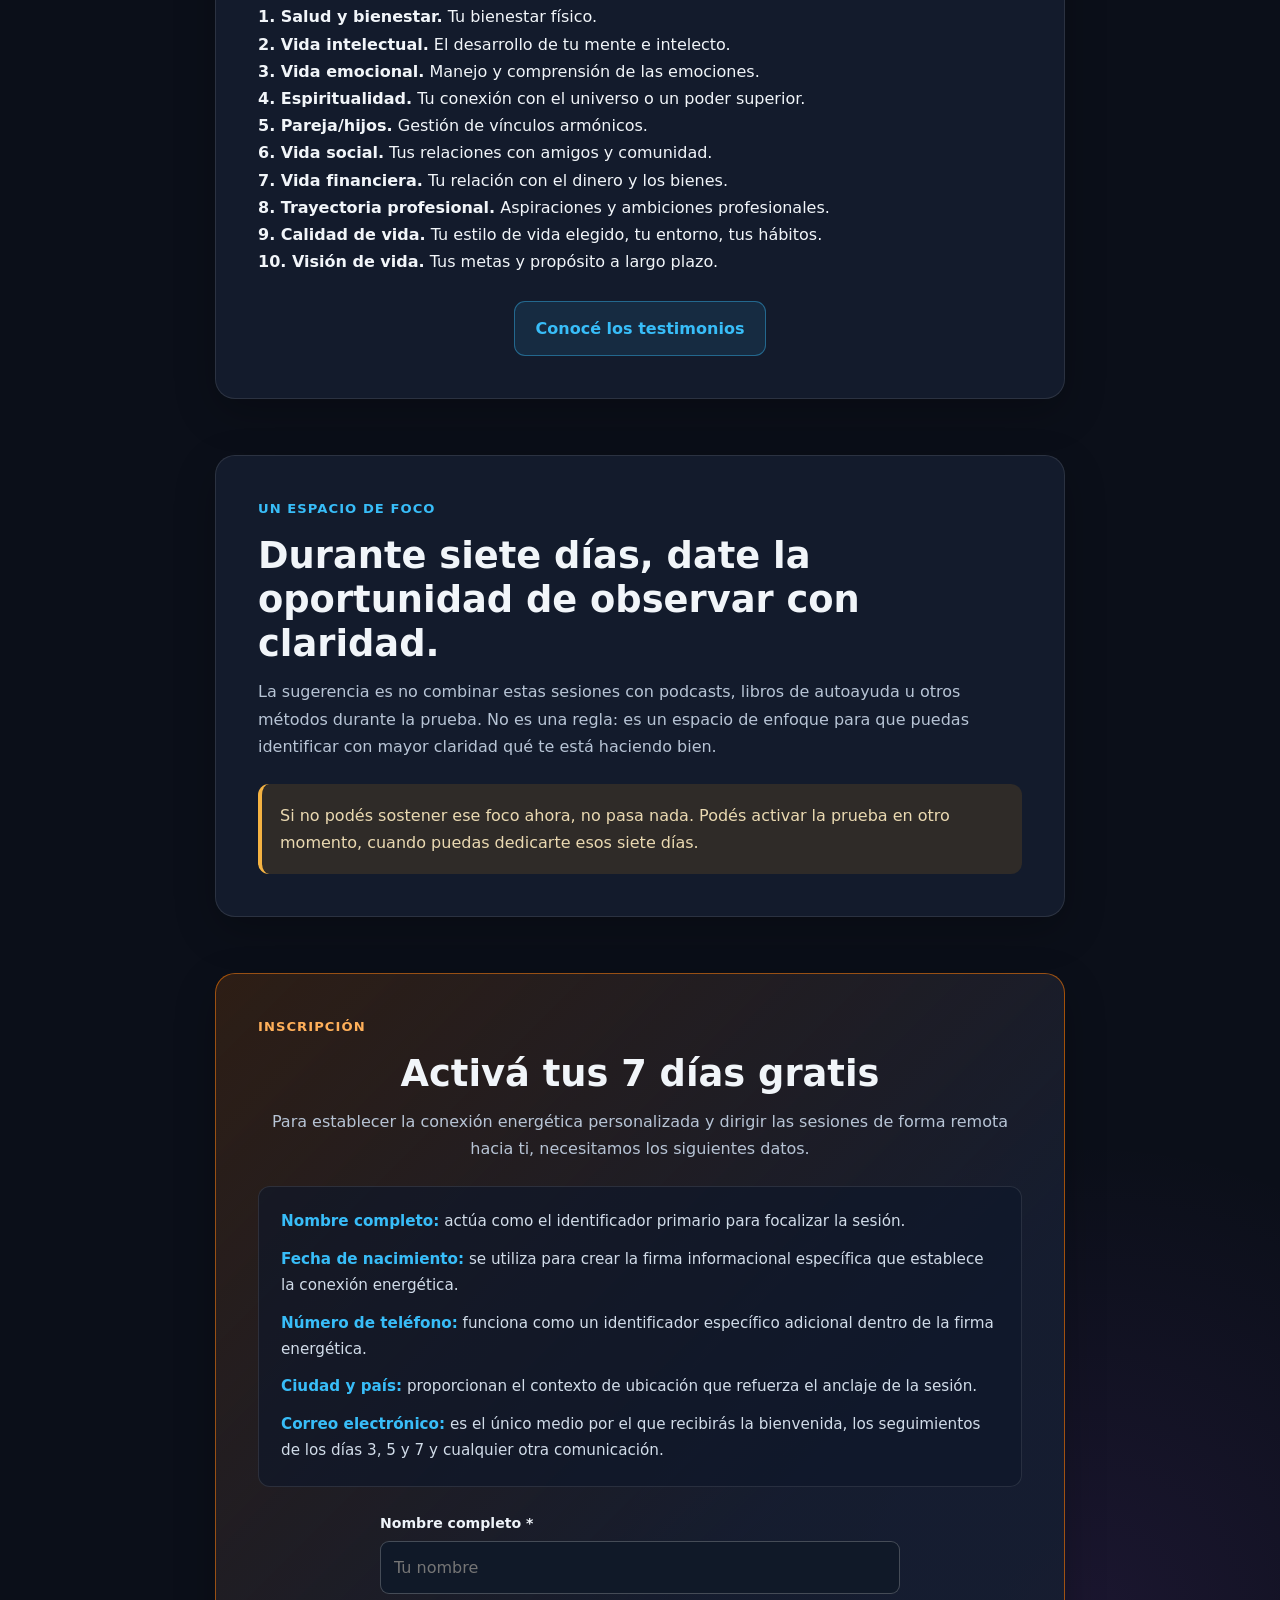
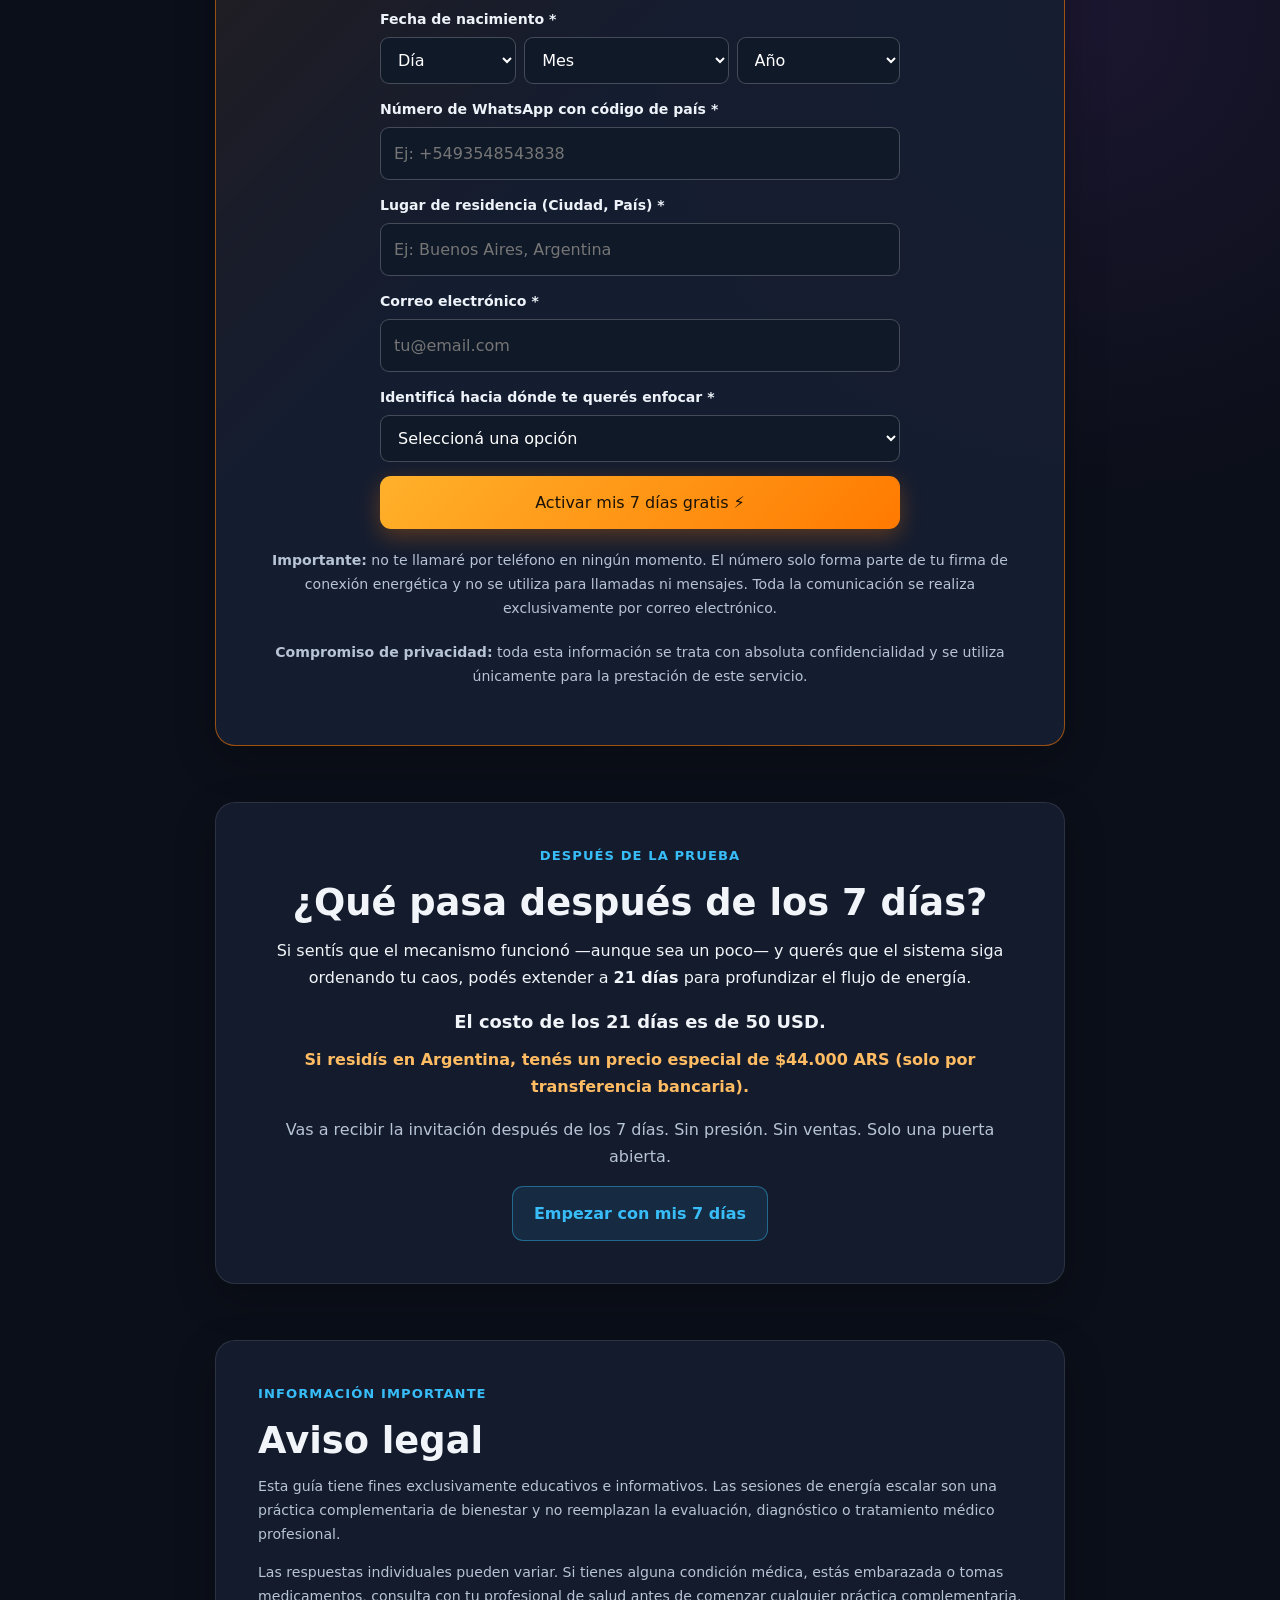
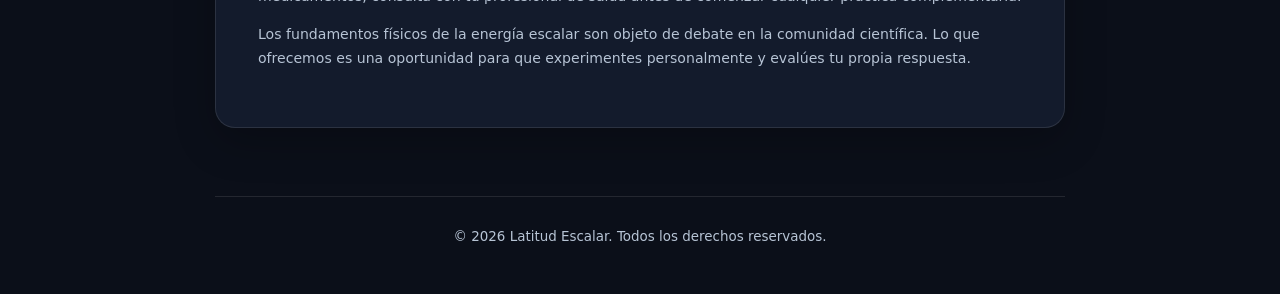
==== commit 3c255238: "Update index.html" ====
--- a/index.html
+++ b/index.html
@@ -744,7 +744,7 @@
       <section>
         <div class="card">
           
-          <h2>ORDENÁ TU CAOS, IDENTIFICANDO HACIA DÓNDE TE QUERÉS ENFOCAR.</h2>
+         <h2 style="color:#38bdf8;">ORDENÁ TU CAOS, IDENTIFICANDO HACIA DÓNDE TE QUERÉS ENFOCAR.</h2>
 
          <div class="chaos-item">
   <strong>1. Salud y bienestar.</strong>
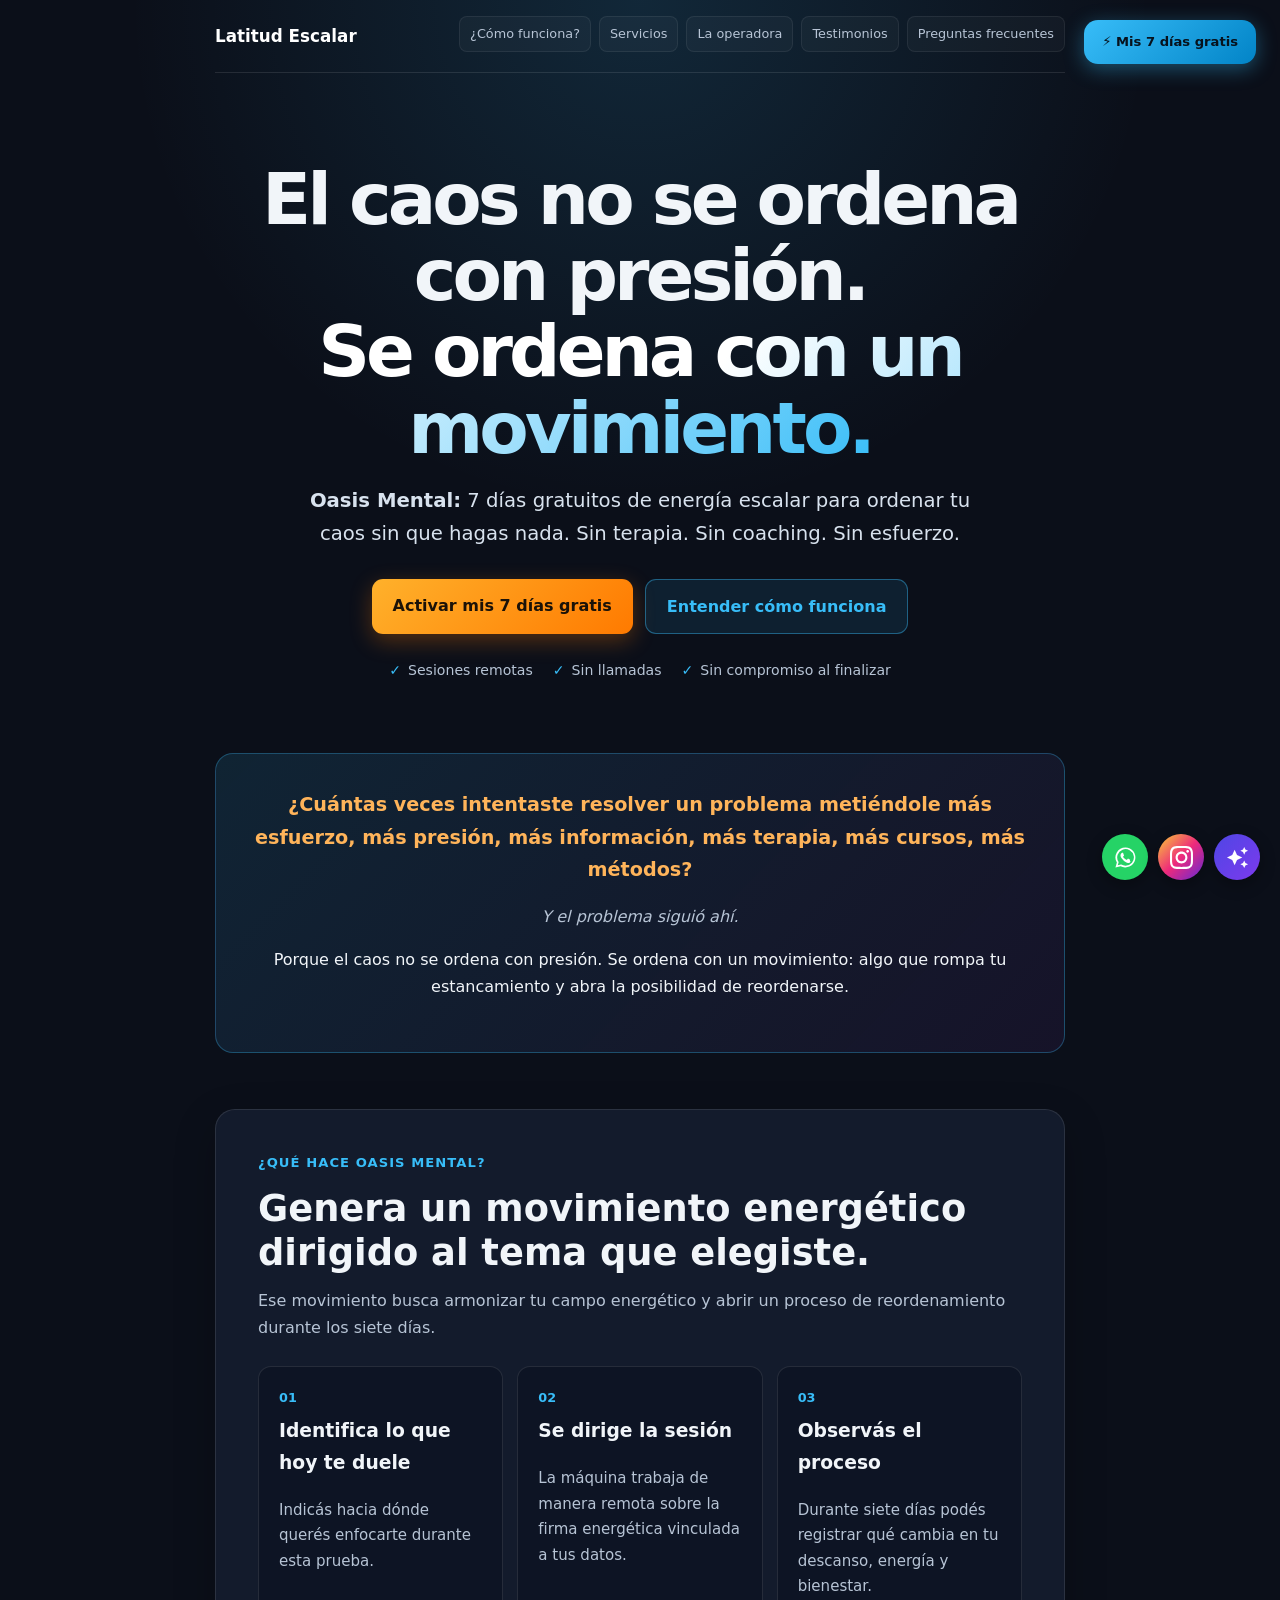
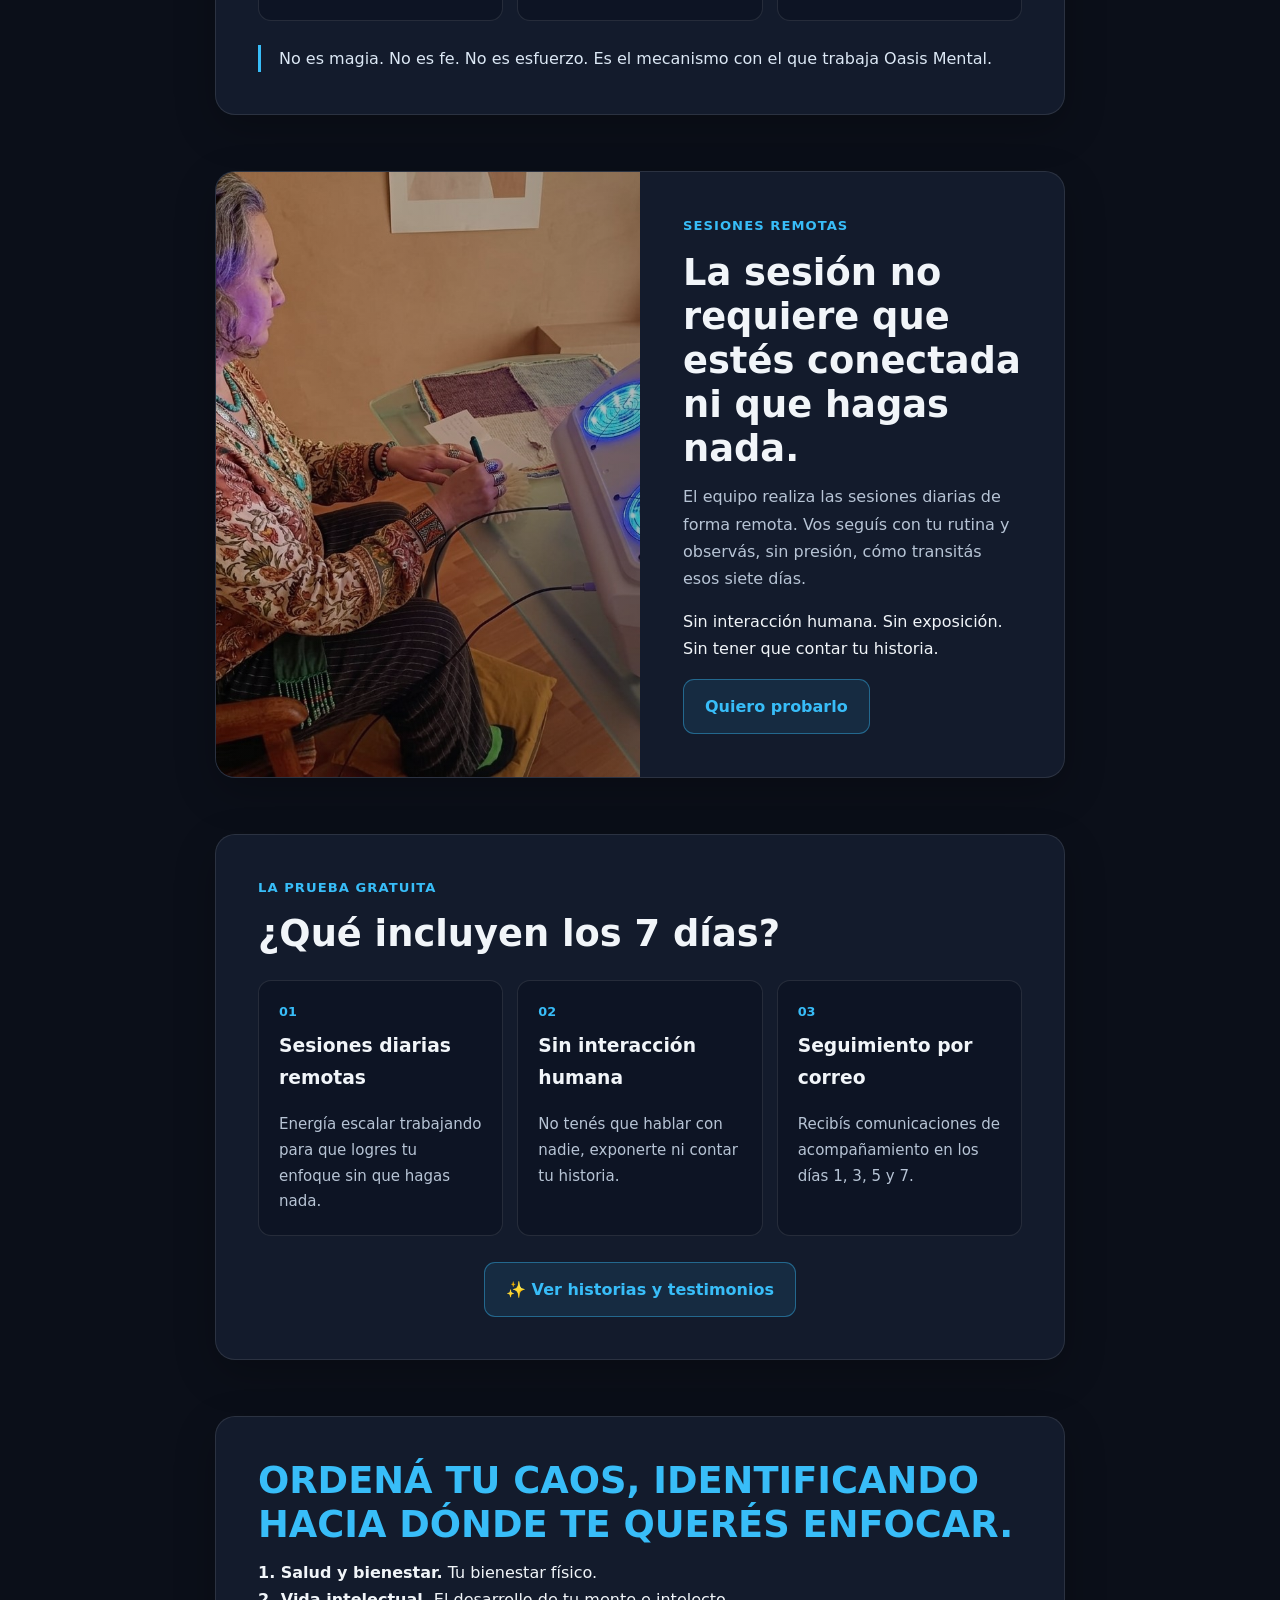
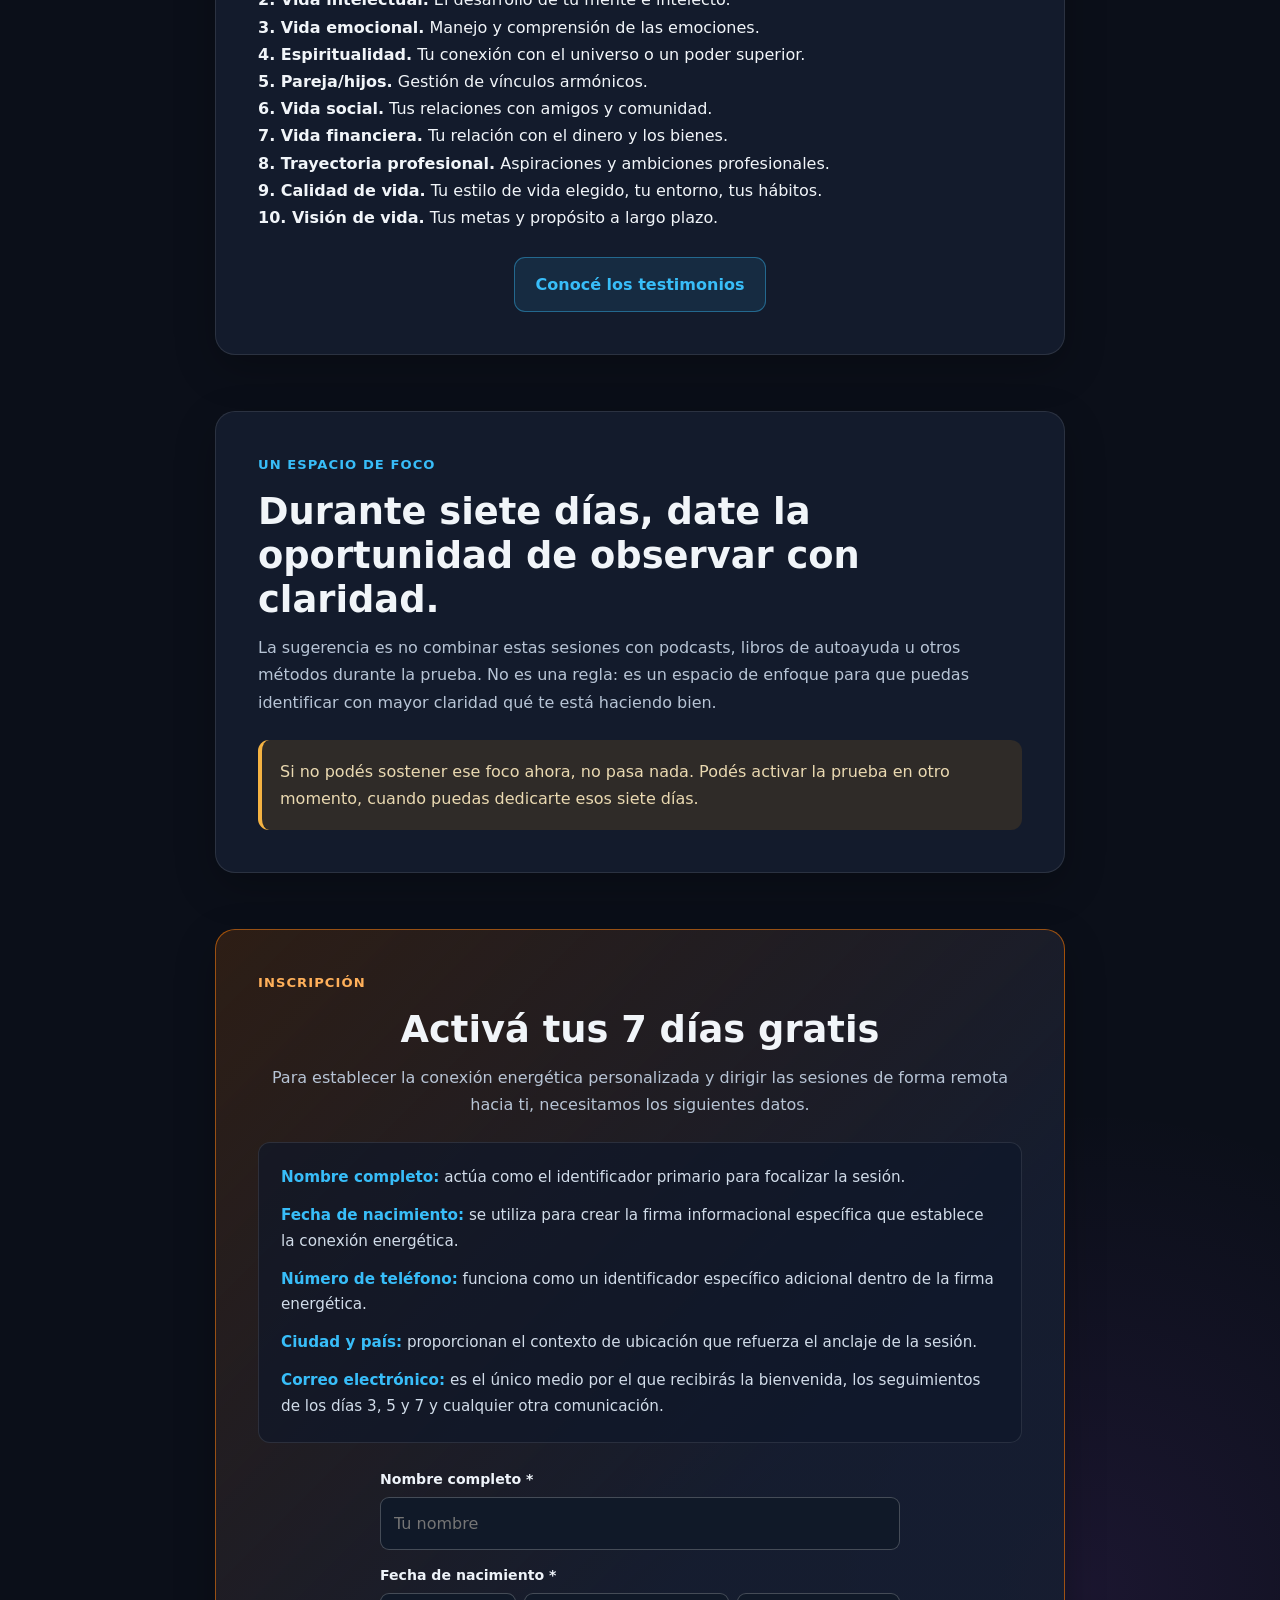
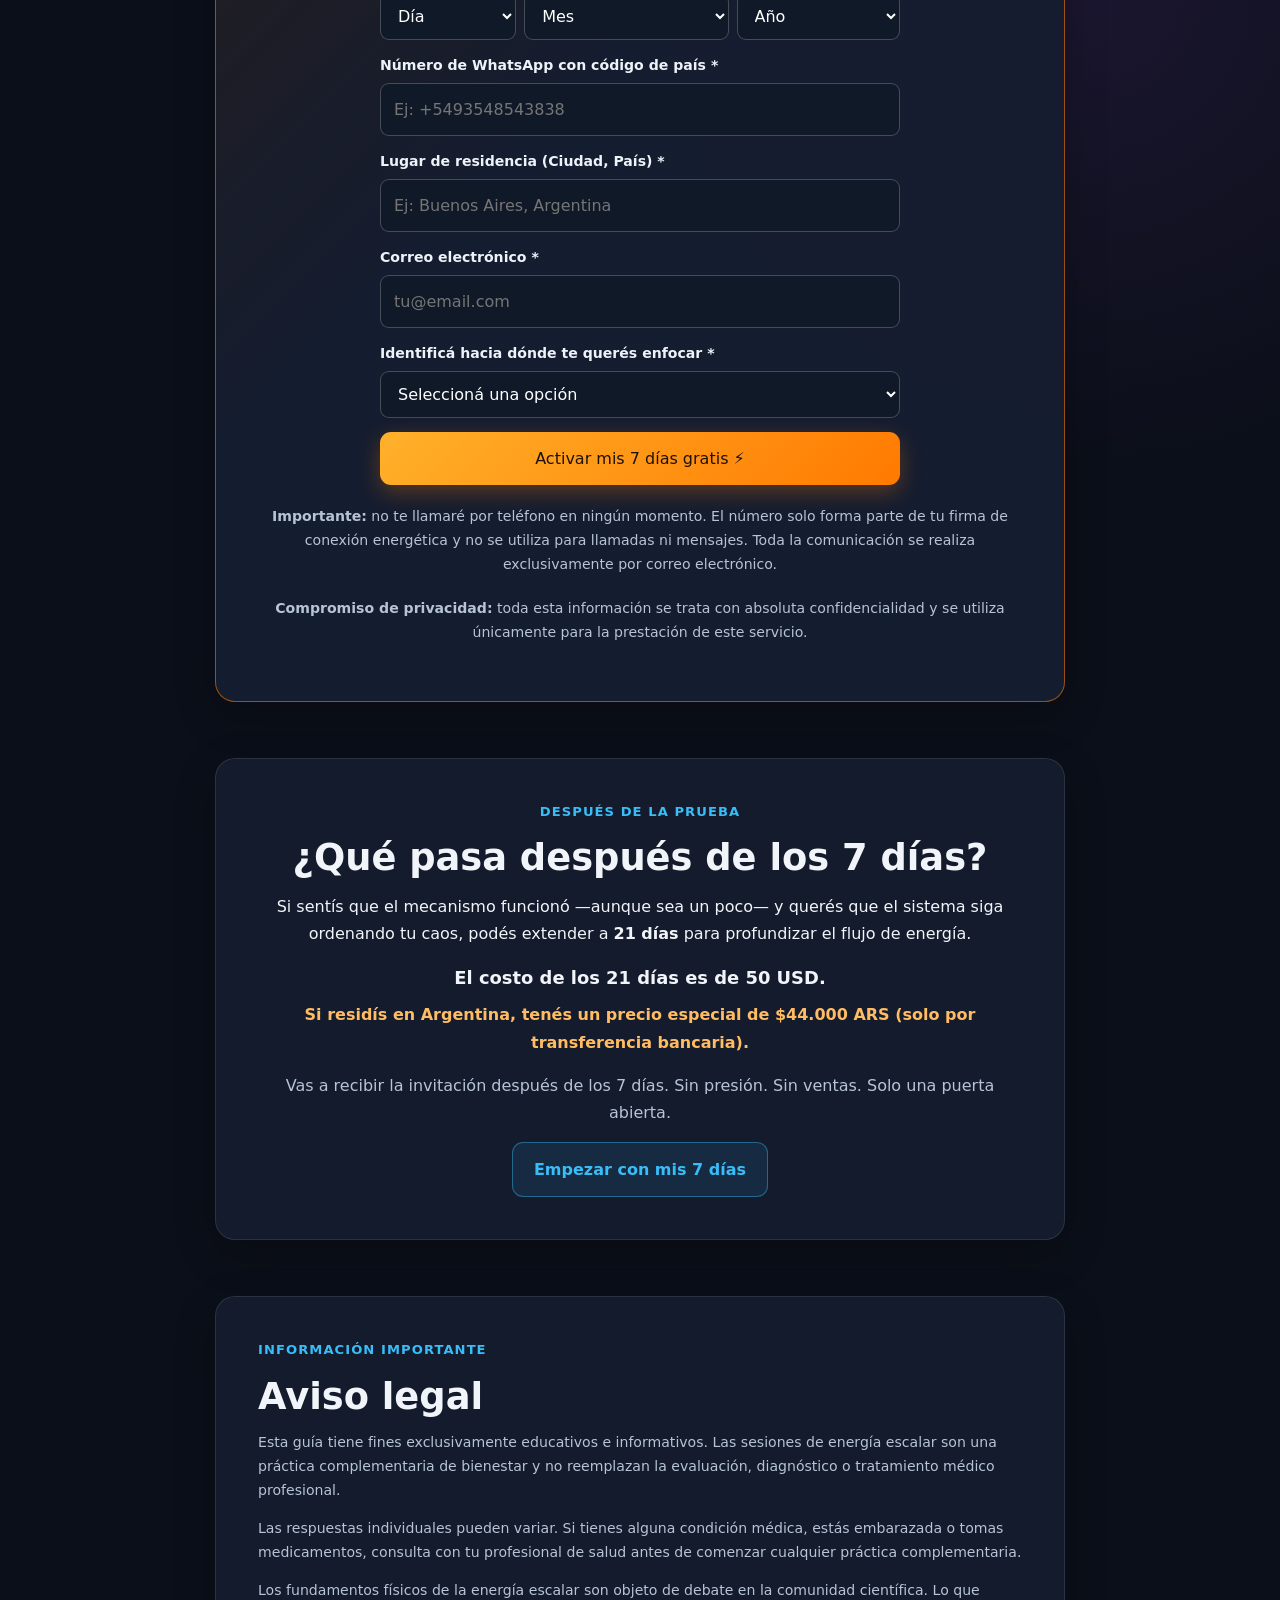
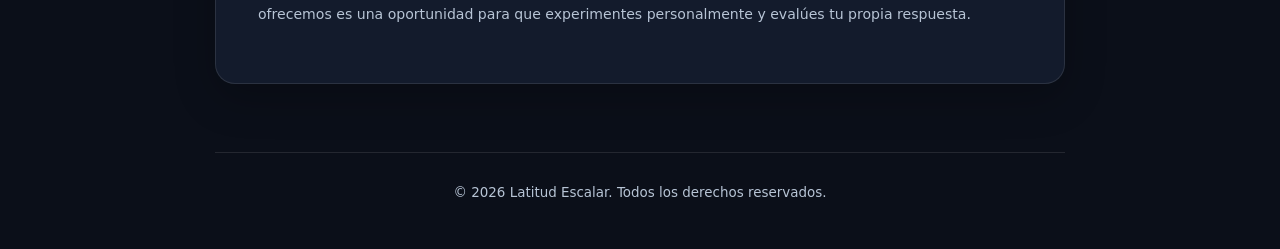
==== commit 0b8343d9: "Update index.html" ====
--- a/index.html
+++ b/index.html
@@ -658,11 +658,11 @@
 
       <section>
         <div class="card">
-          <p class="section-label">QUÉ RESUELVE OASIS MENTAL.</p>
-          <h2>Oasis Mental genera esa sintonía con tu campo energético para armonizar tu problema.</h2>
+          <p class="section-label">¿QUÉ HACE OASIS MENTAL?</p>
+          <h2>Genera un movimiento energético dirigido al tema que elegiste.</h2>
 
           <p class="muted">
-            Oasis Mental genera ese movimiento en el campo energético del tema que elegiste, para abrir un proceso de reordenamiento.
+            Ese movimiento busca armonizar tu campo energético y abrir un proceso de reordenamiento durante los siete días.
           </p>
 
           <div class="grid">
